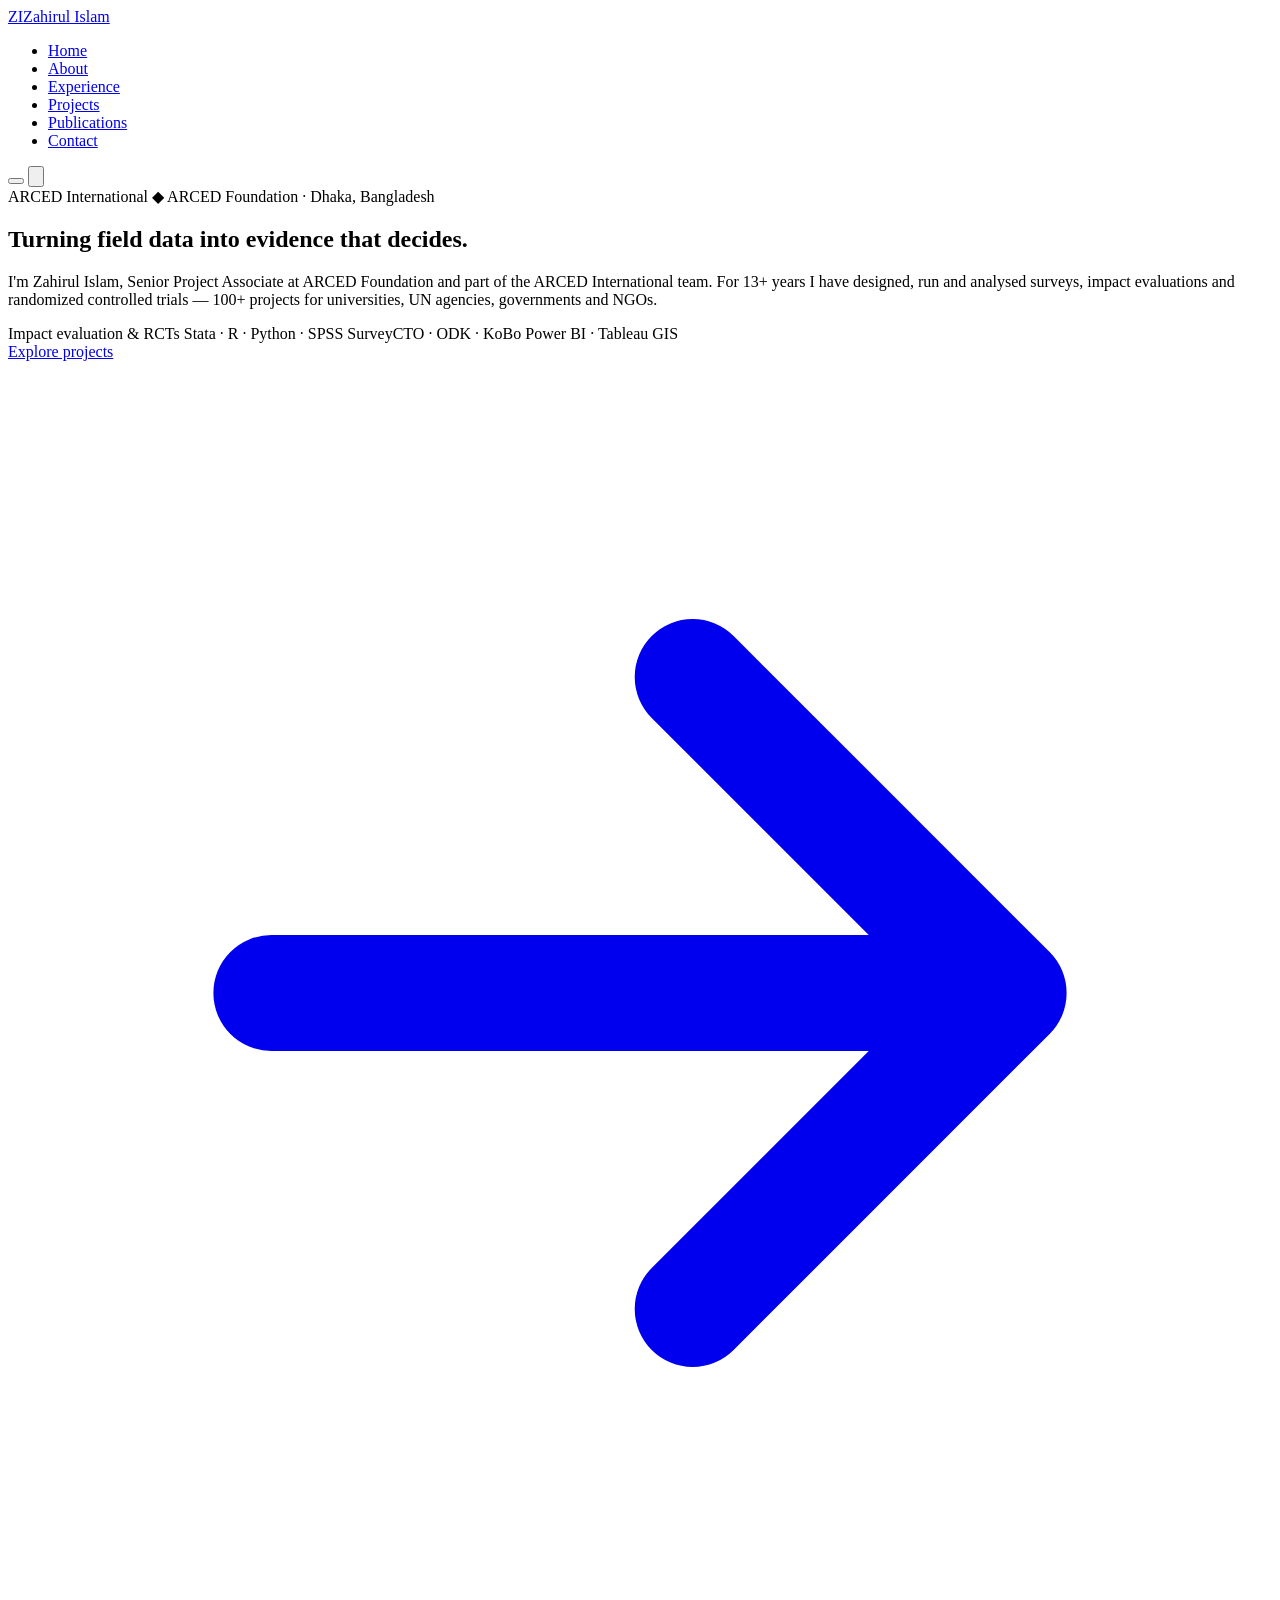
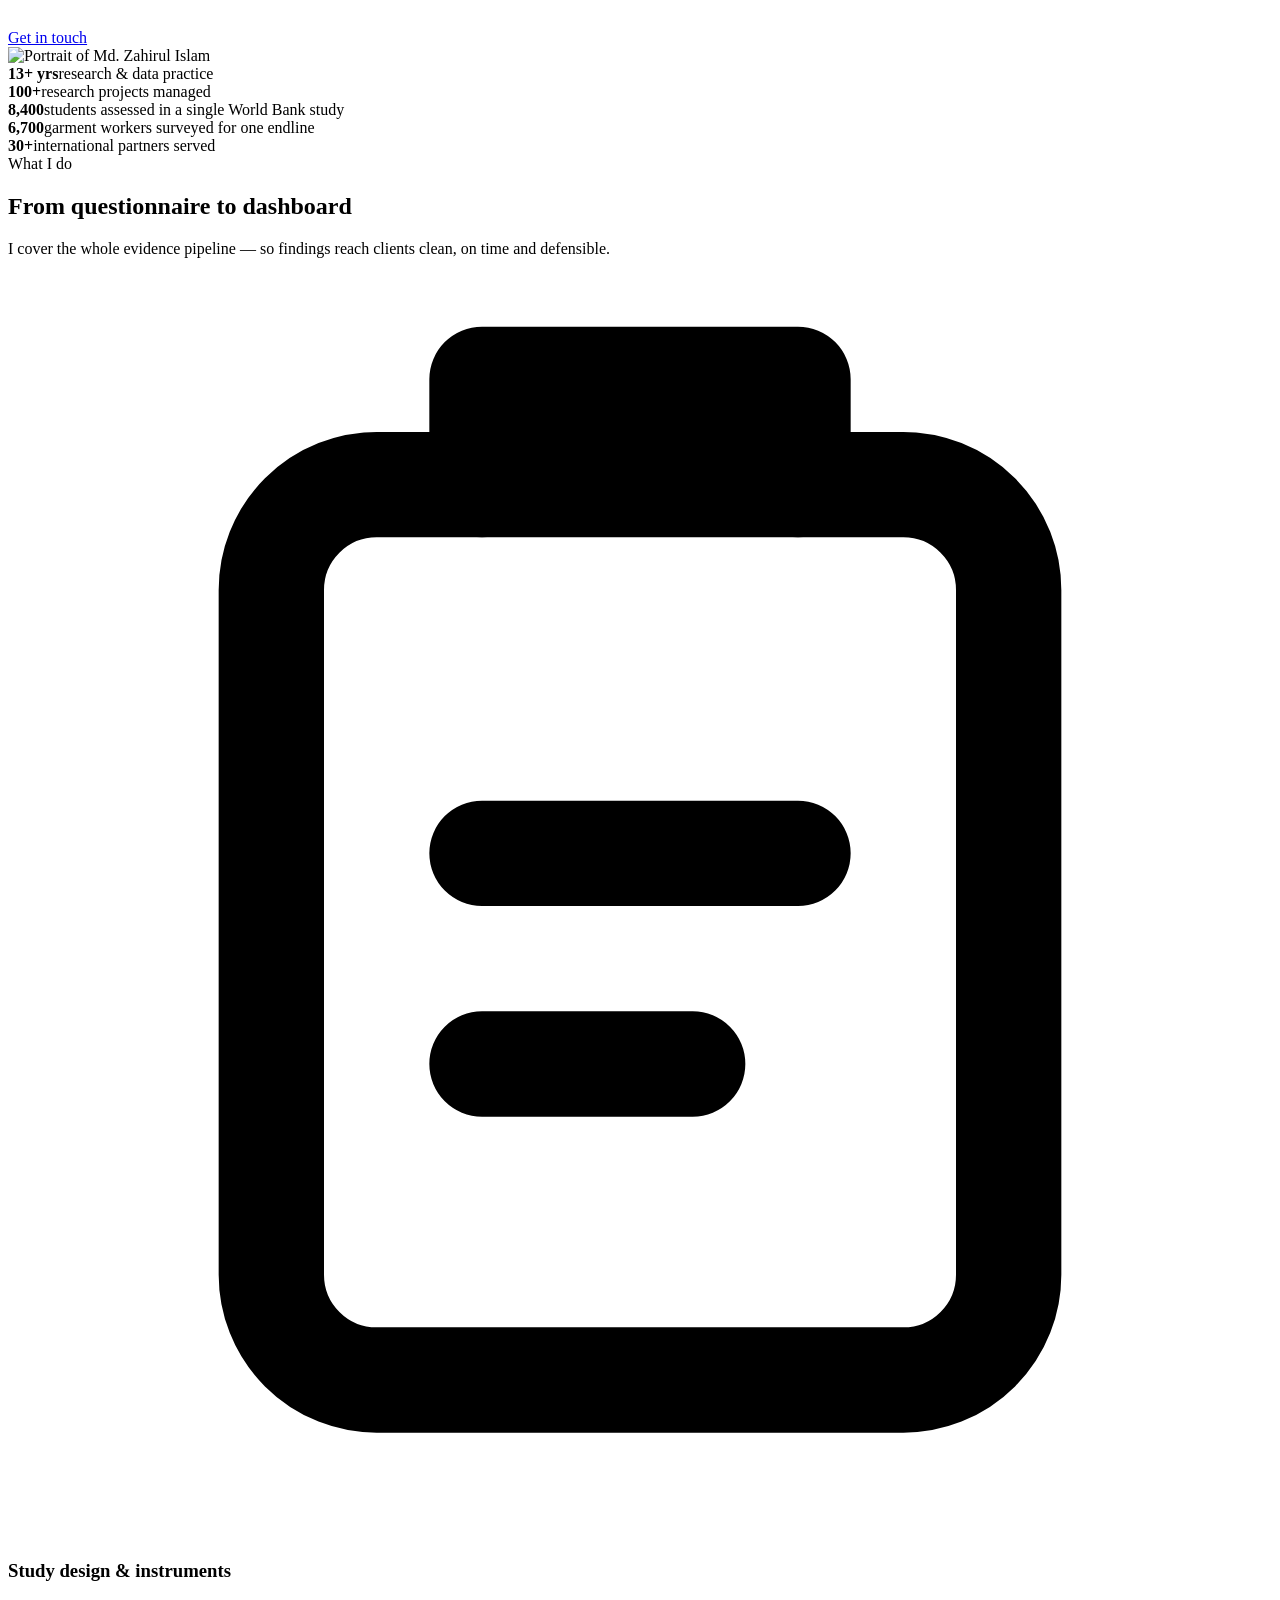
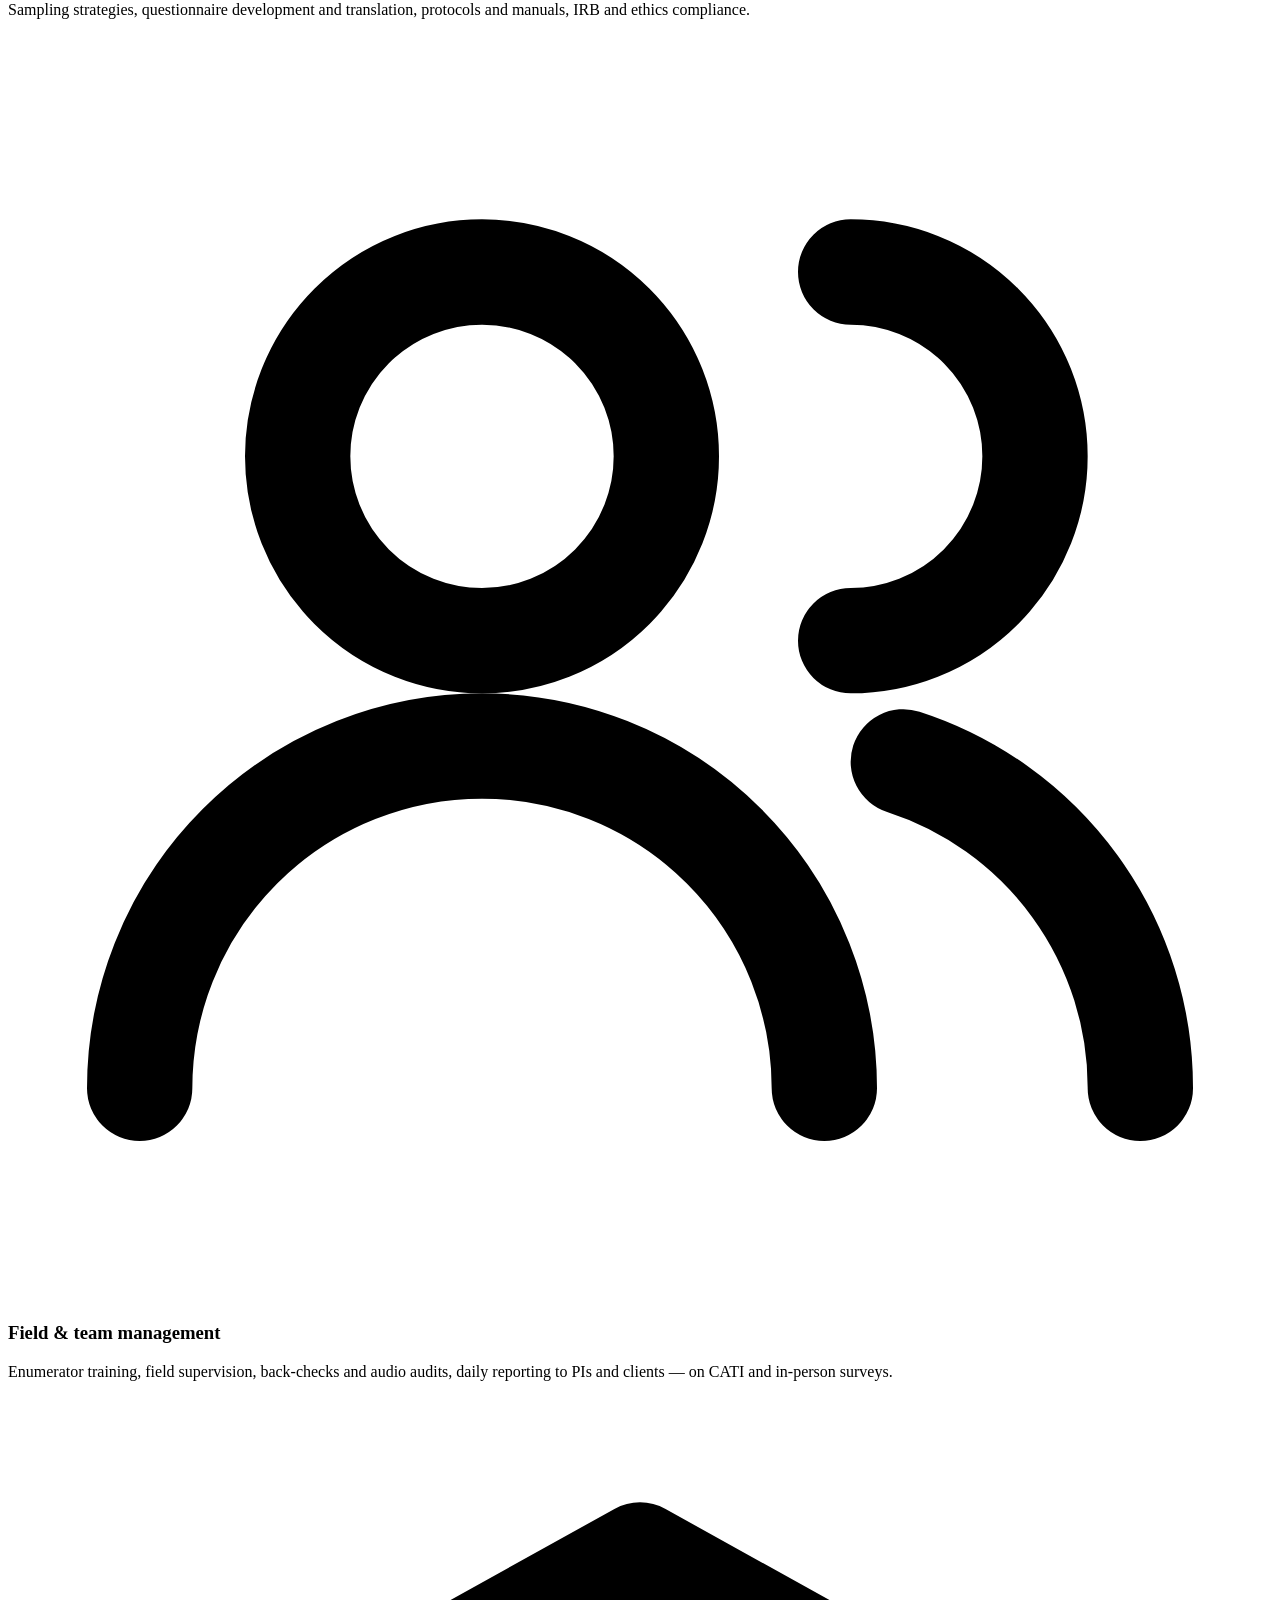
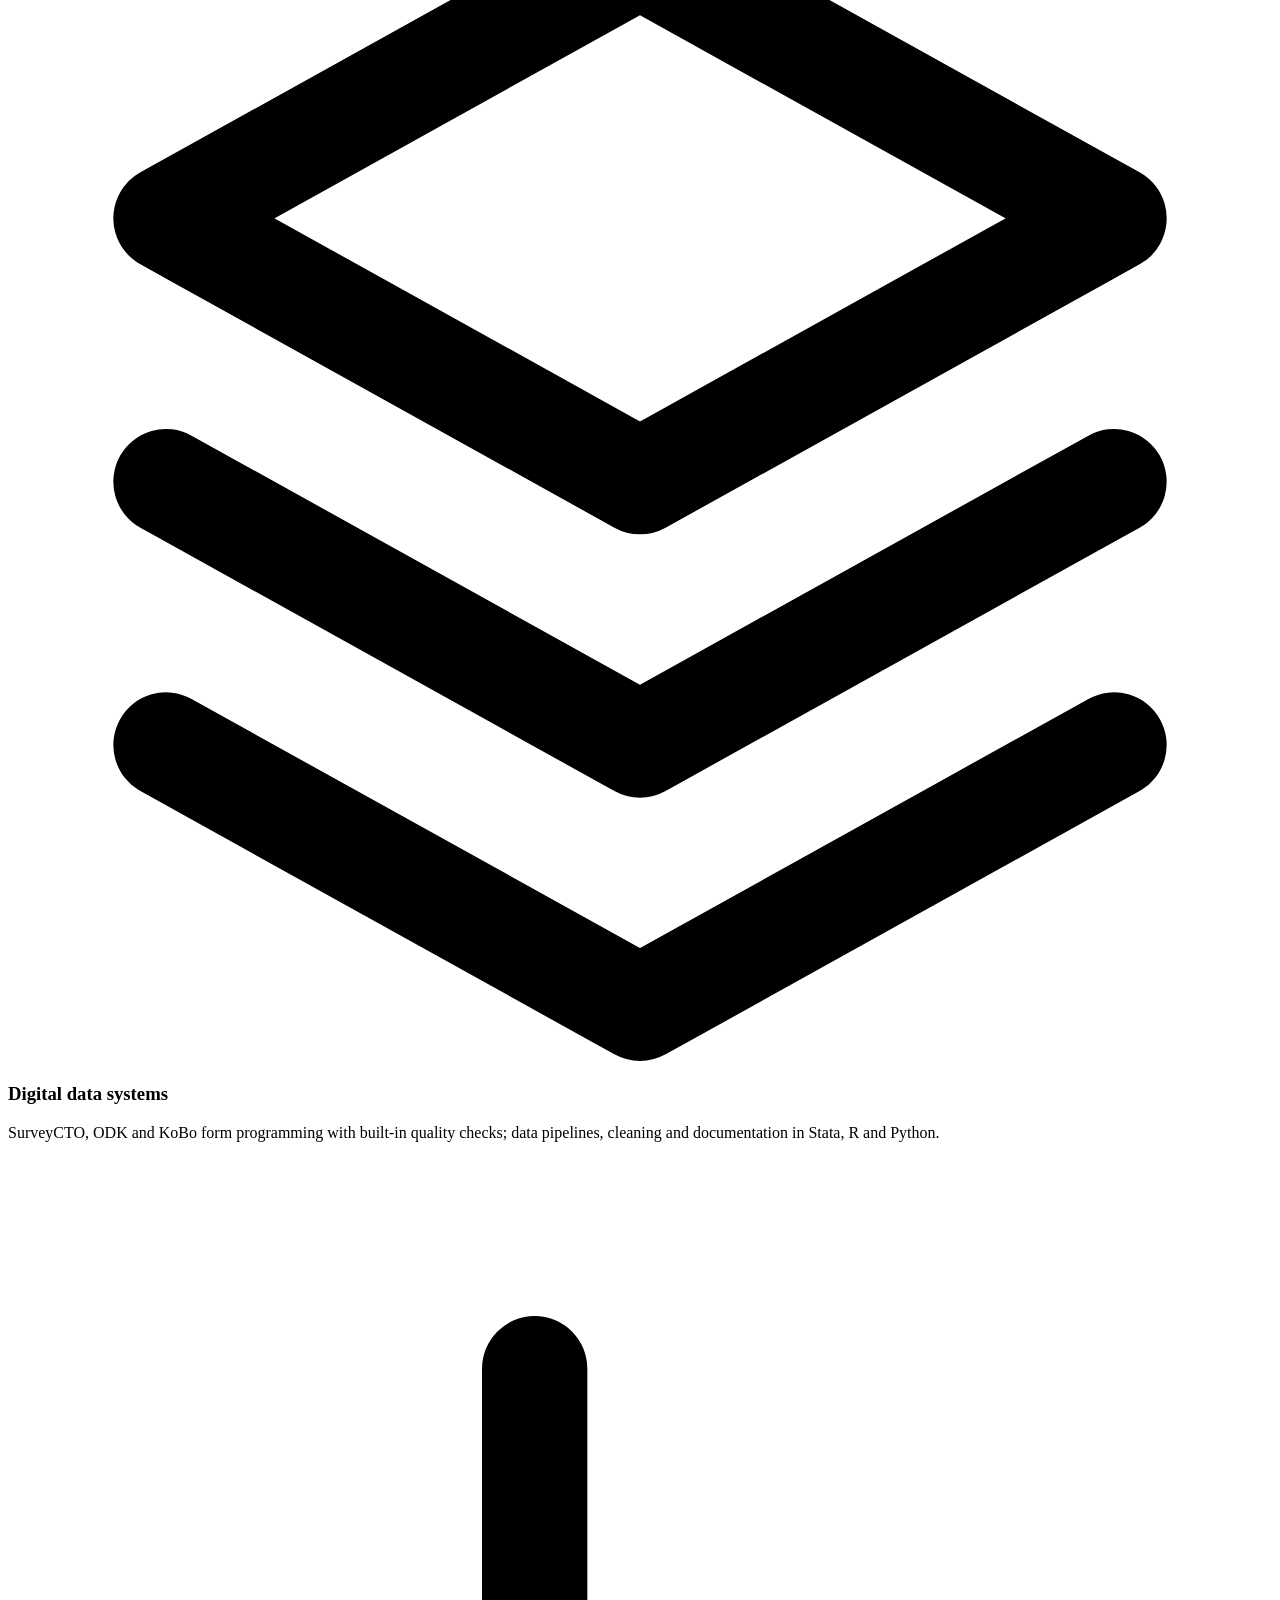
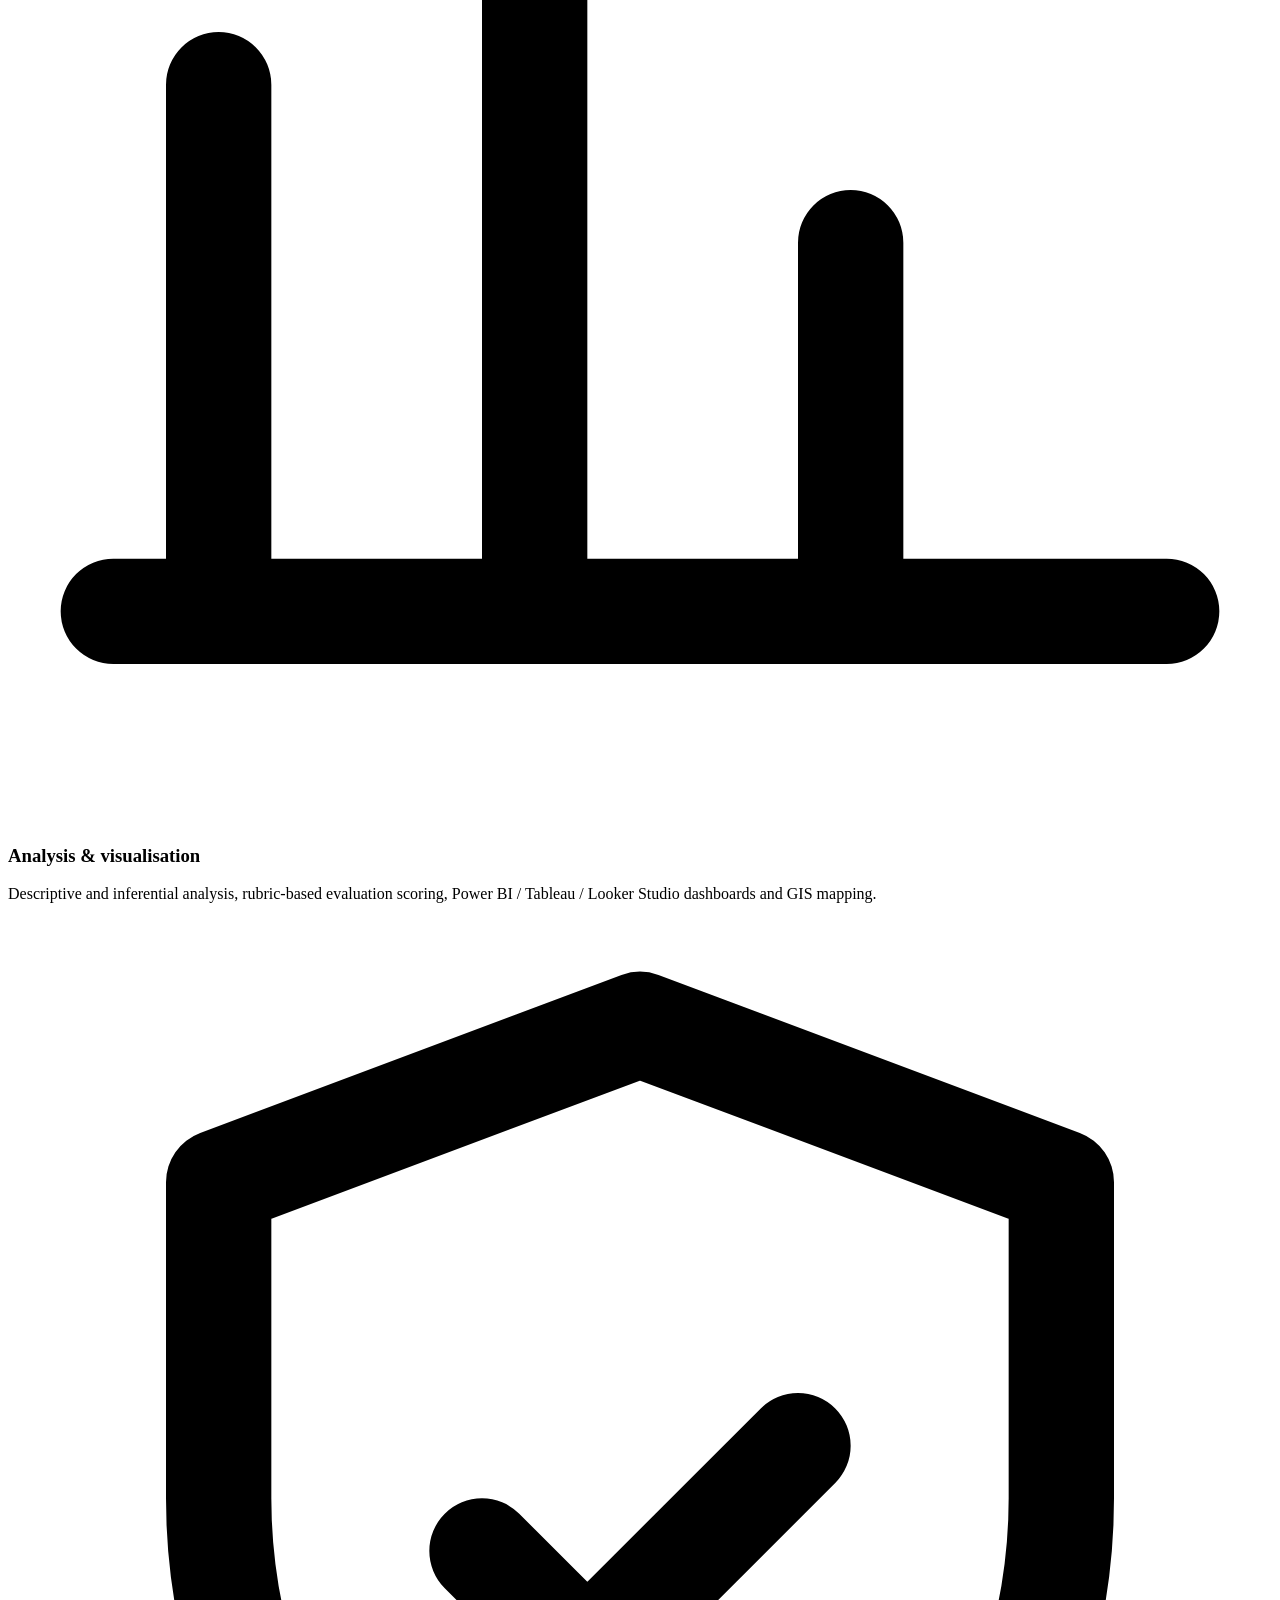
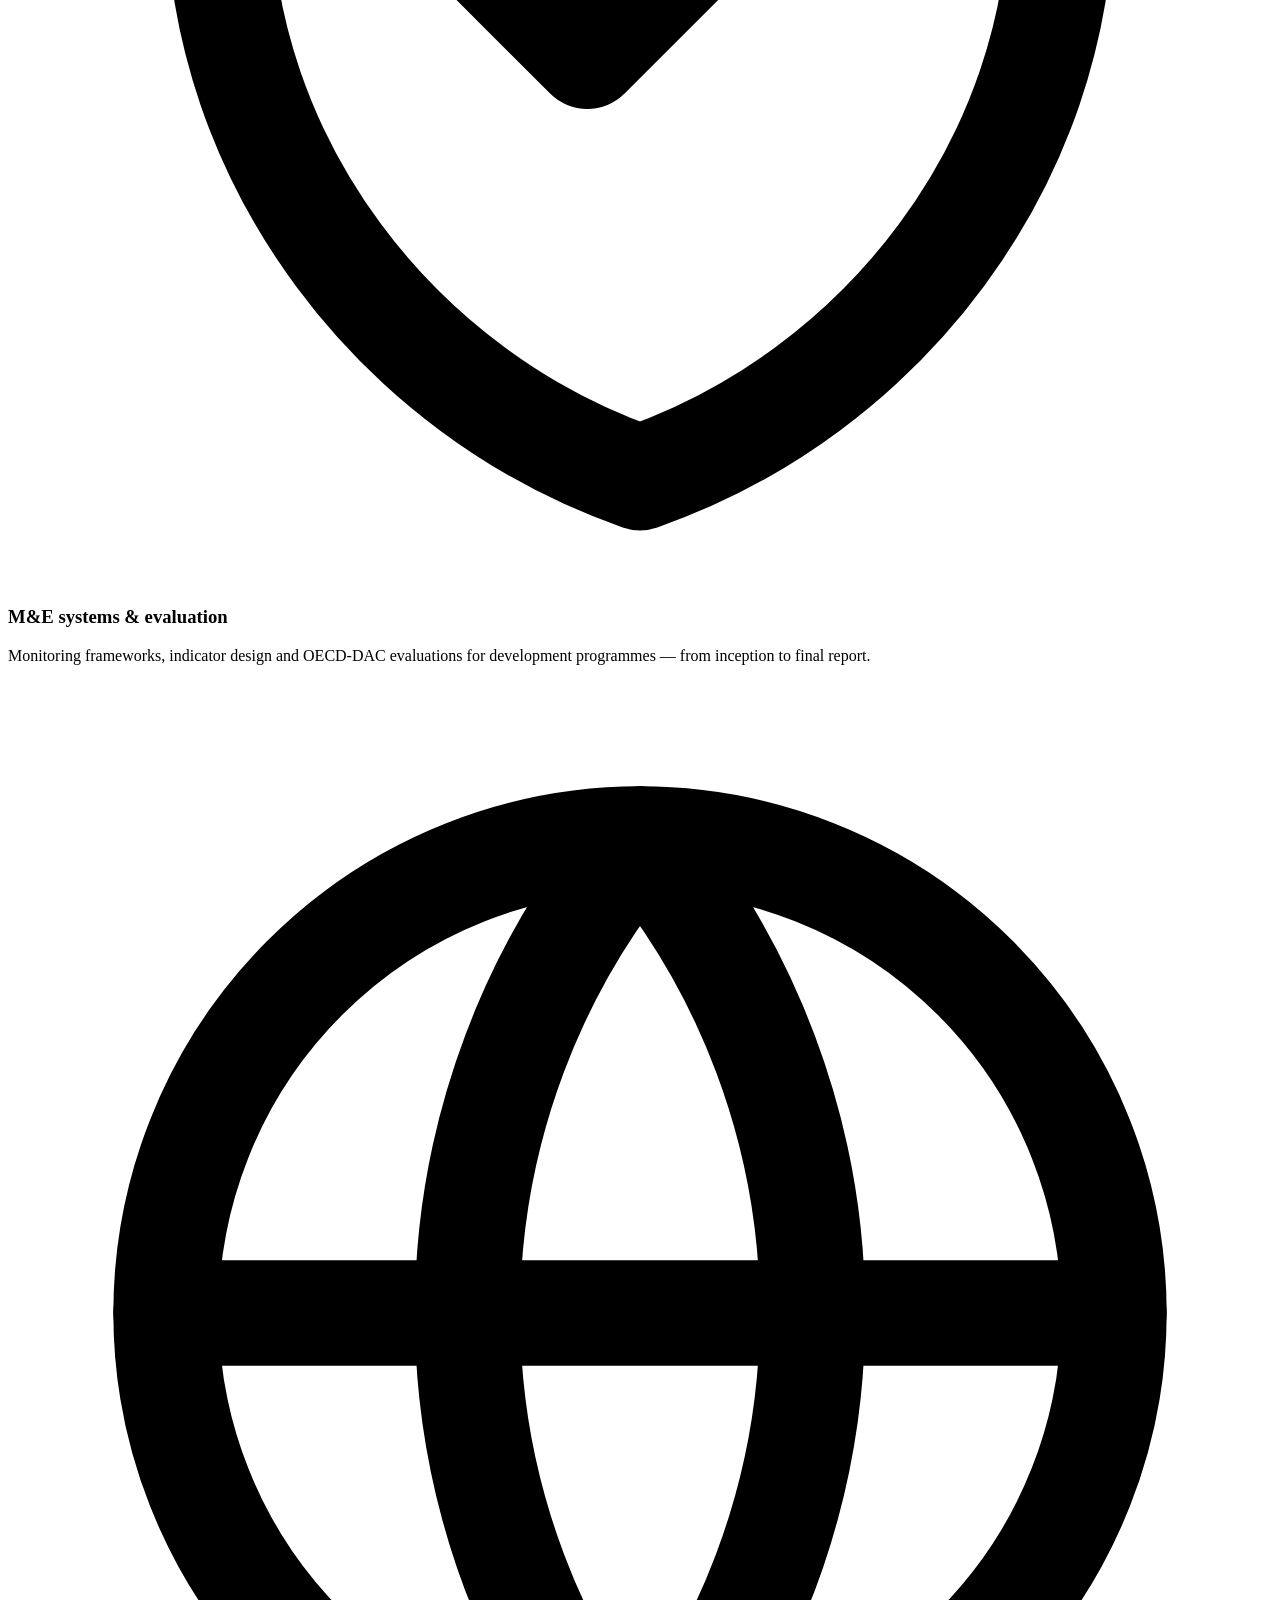
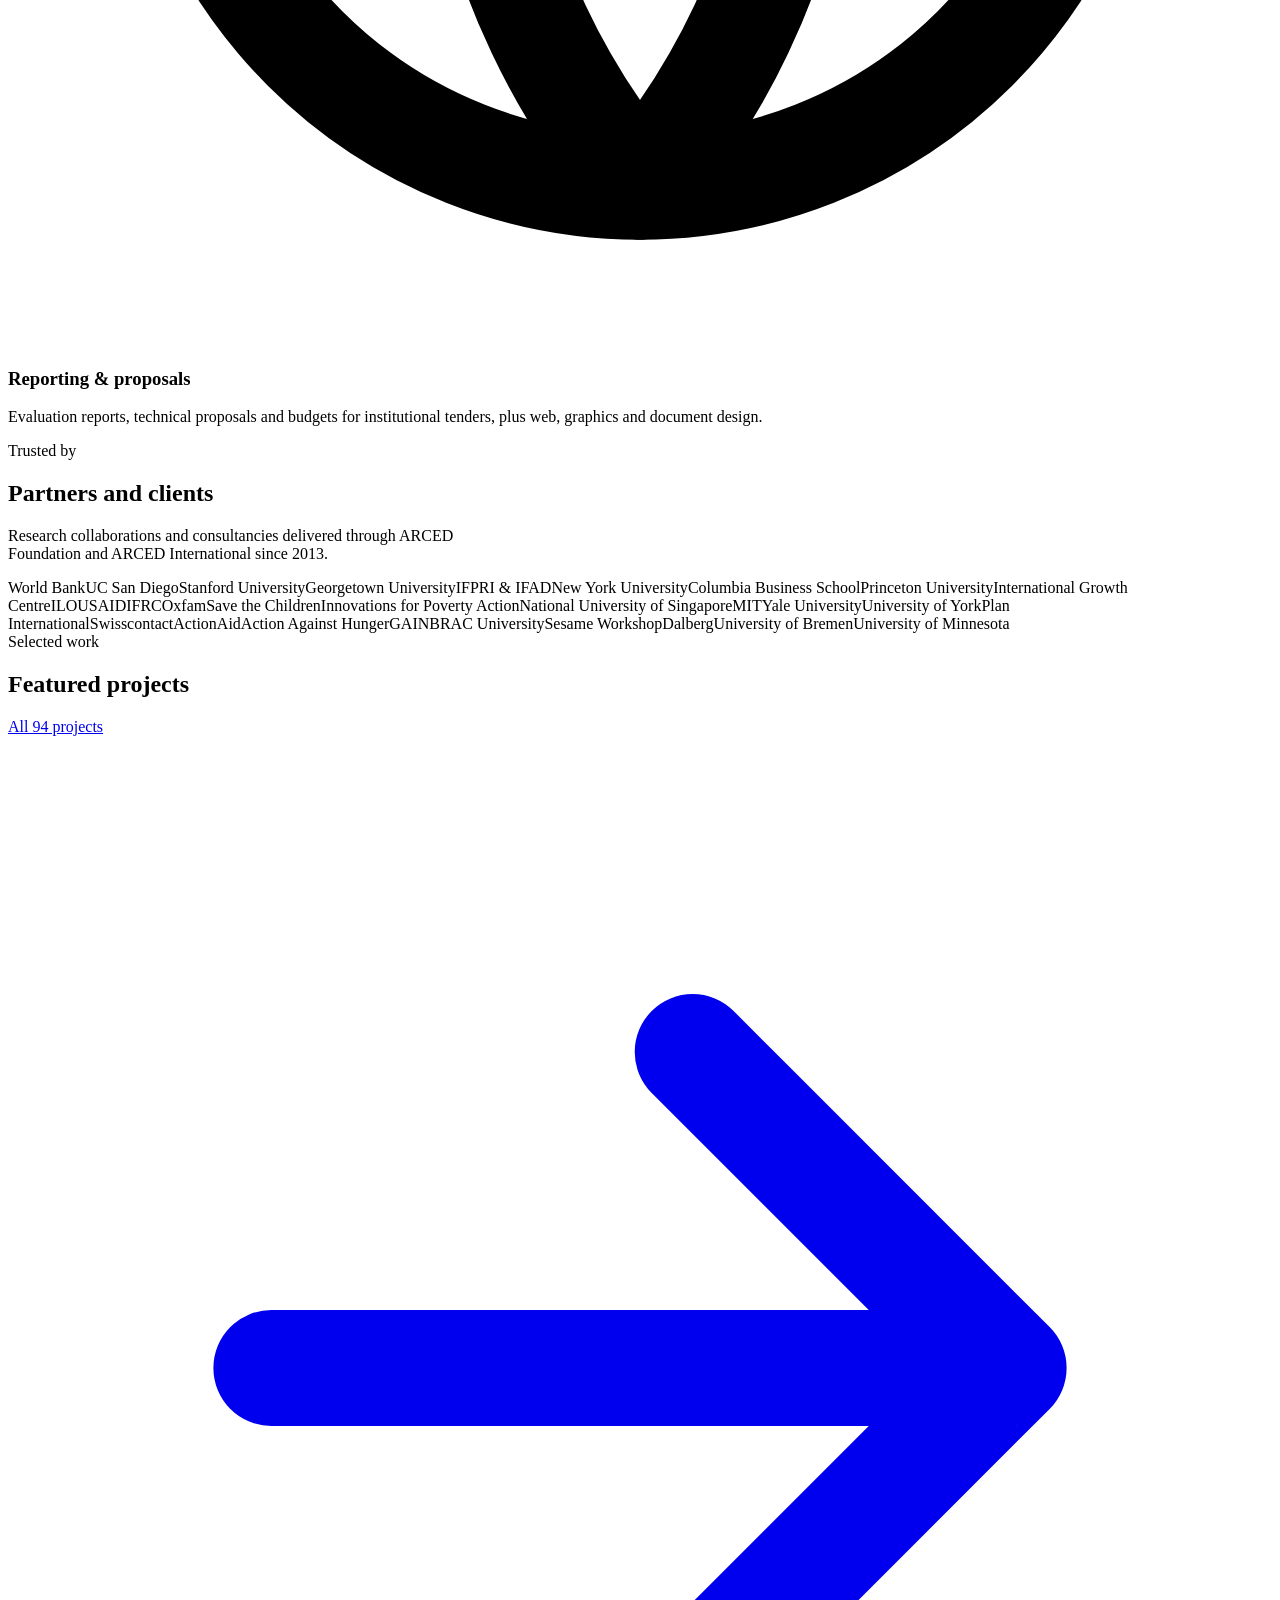
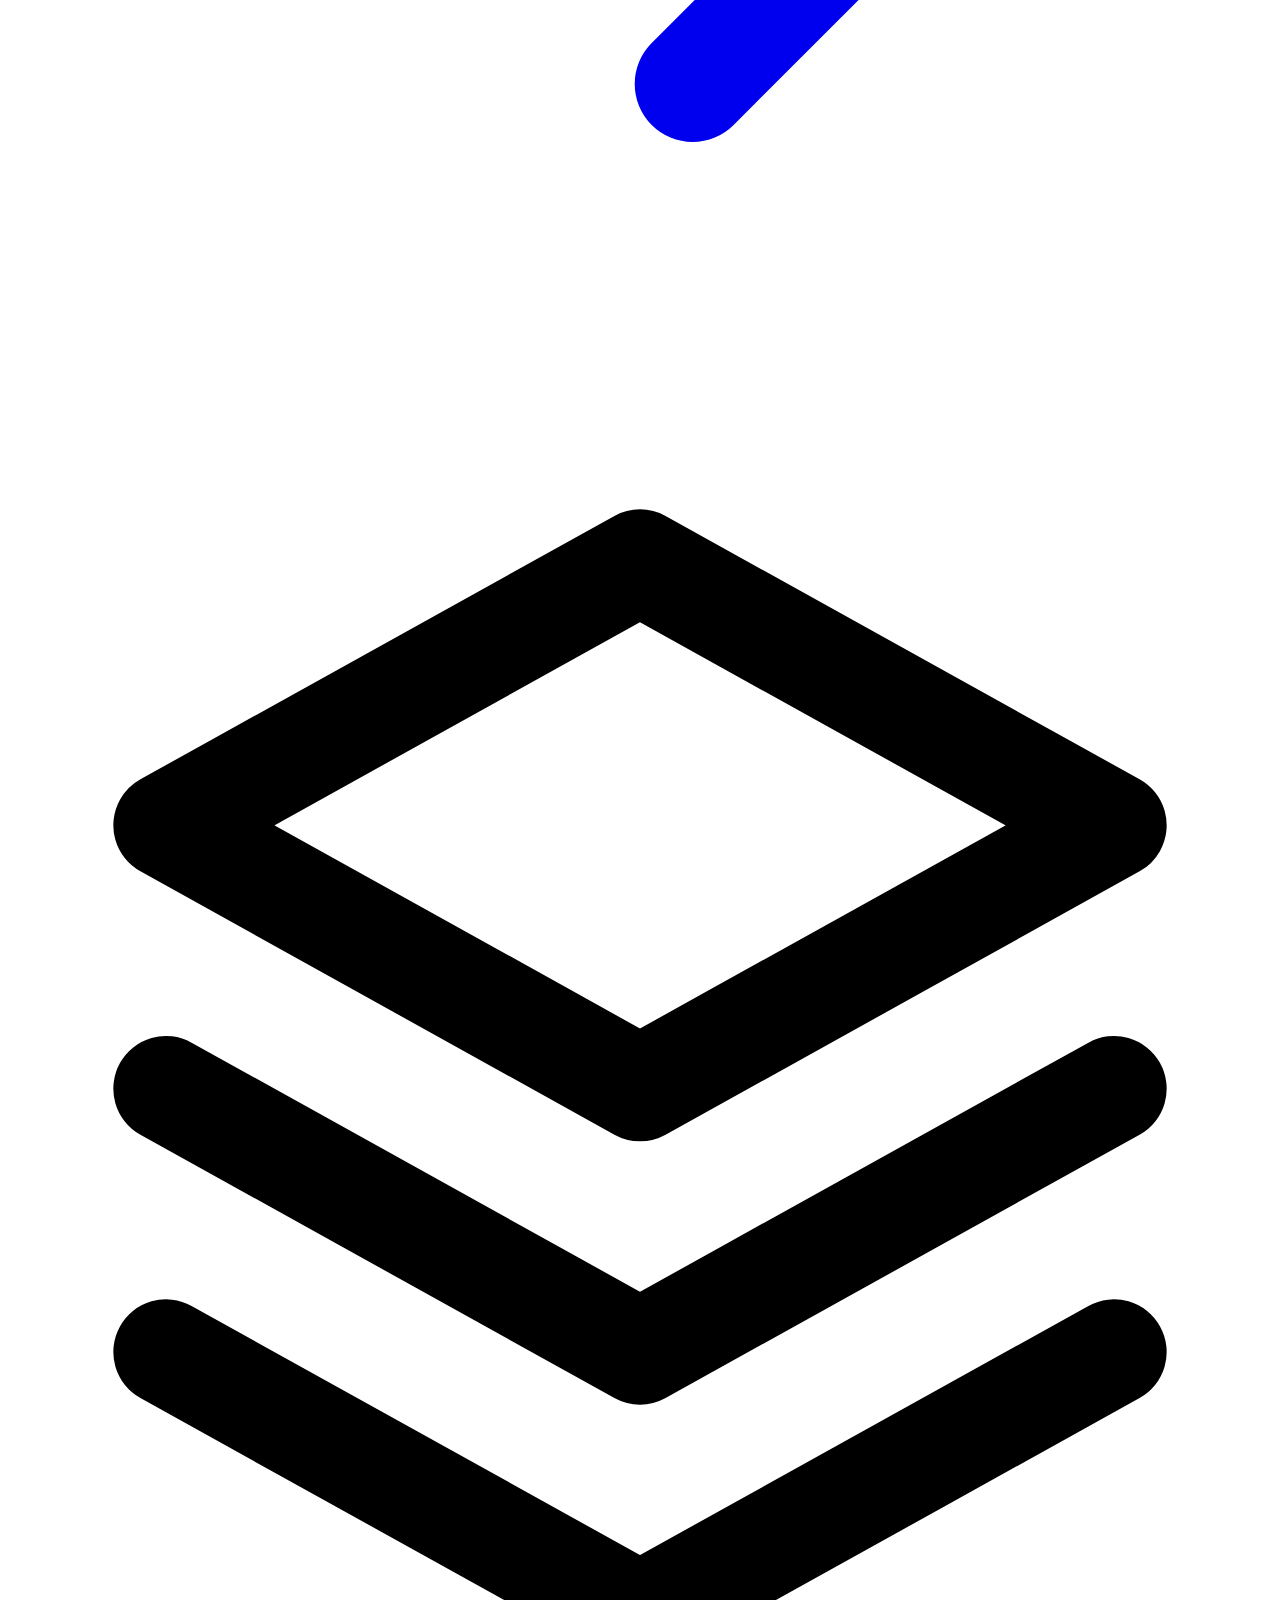
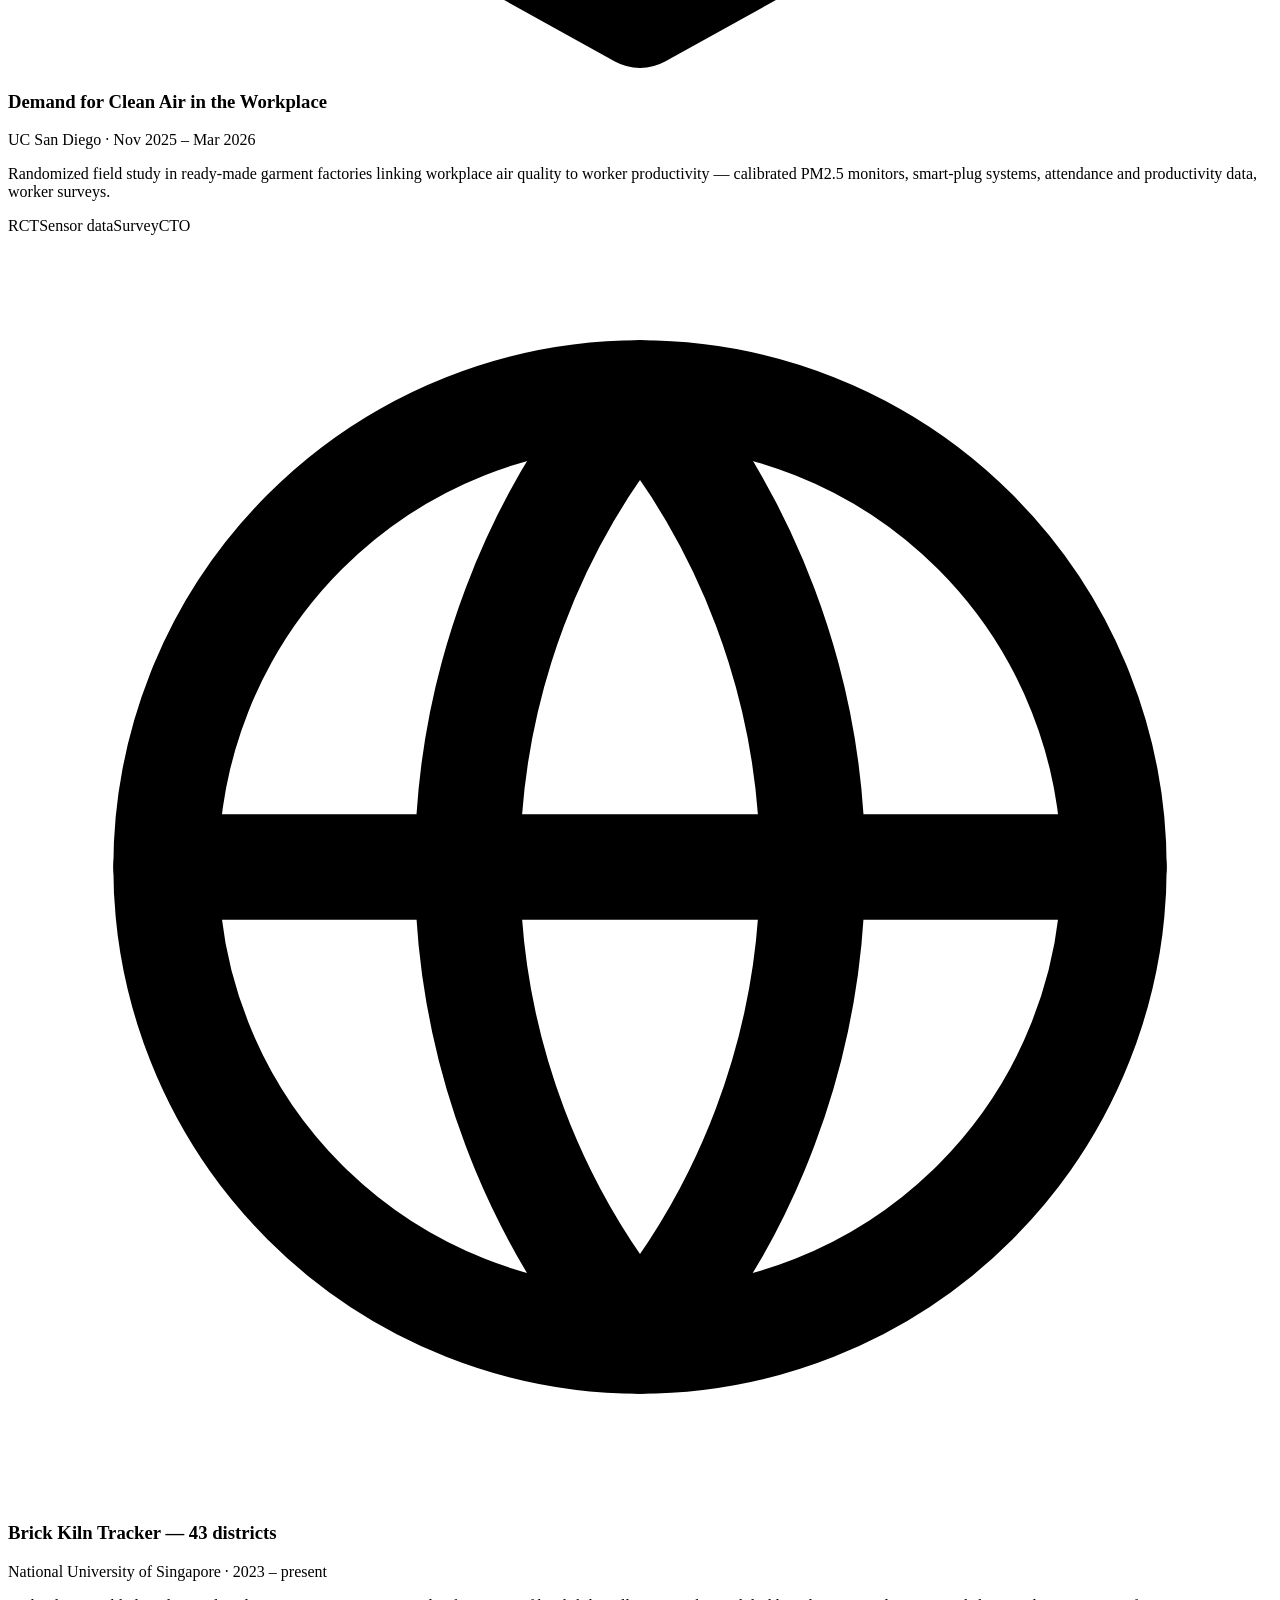
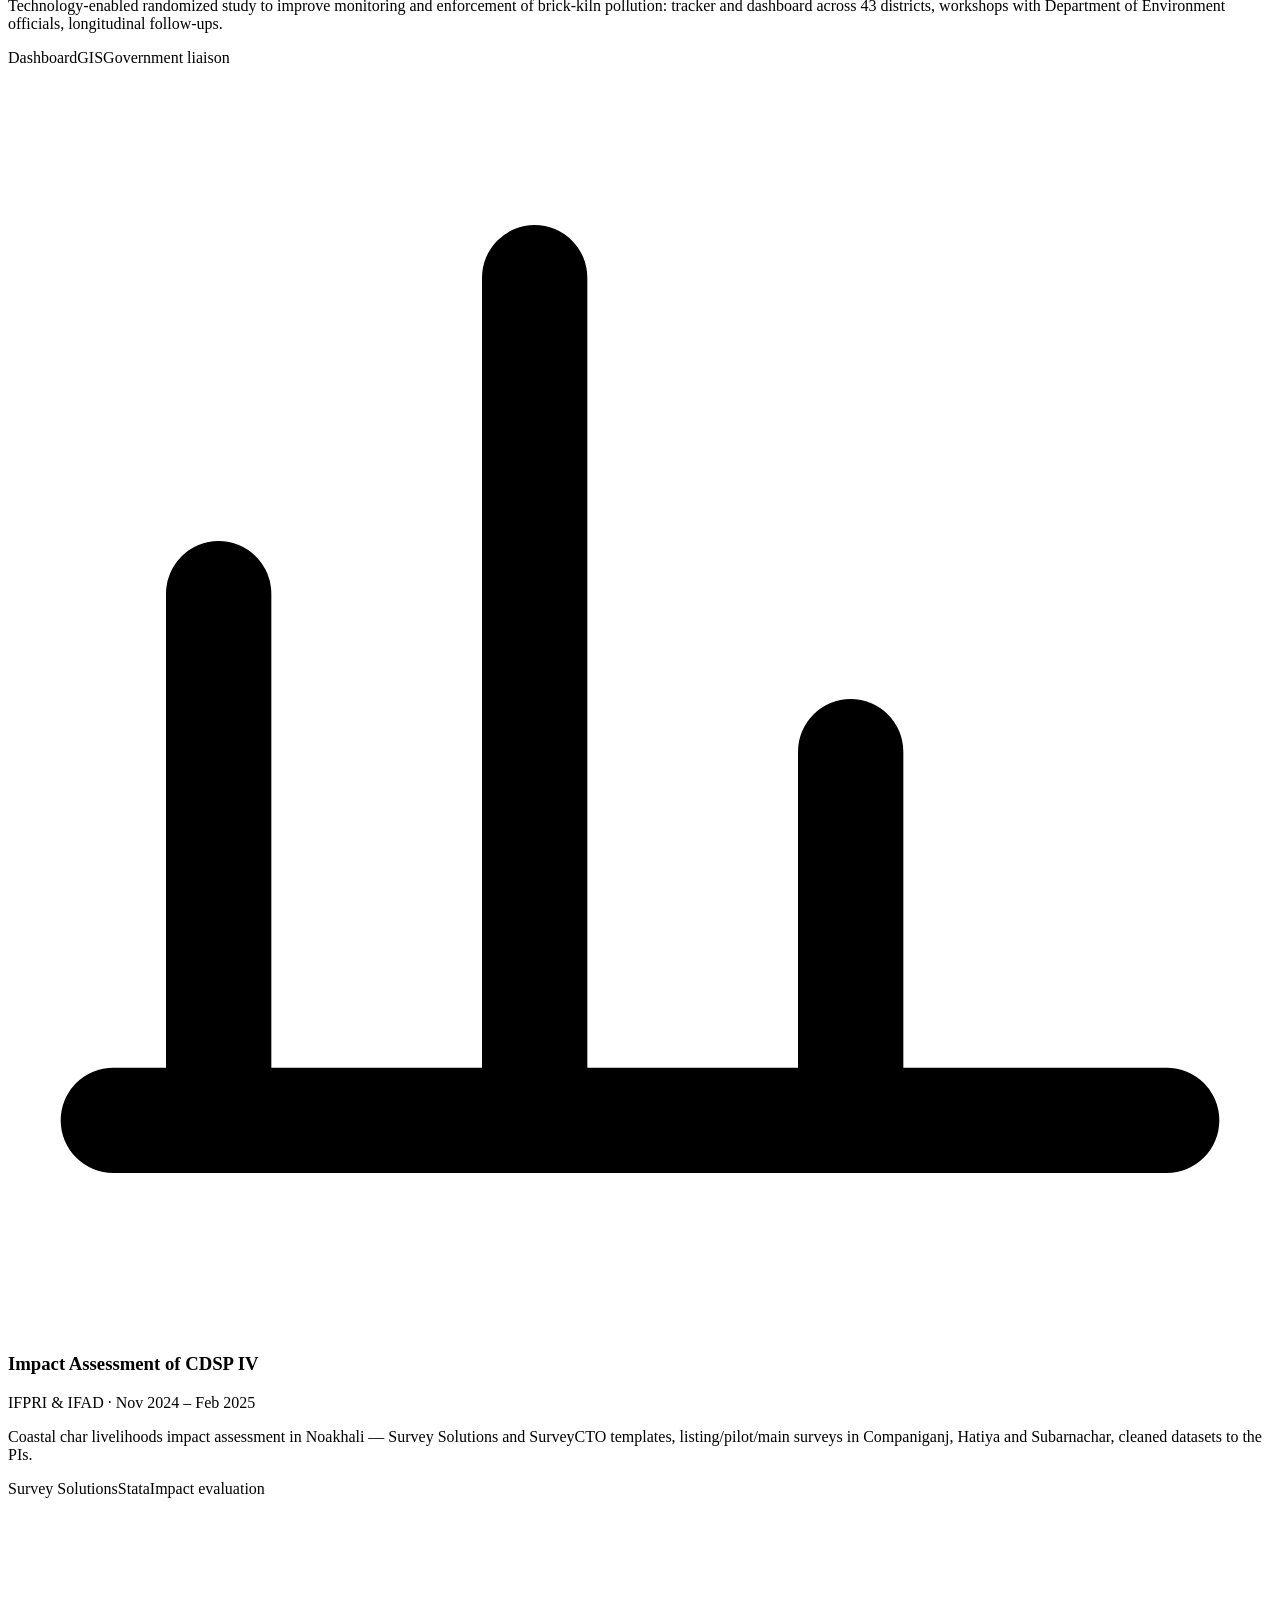
==== index.html @ adca71db "New portfolio website" ====
<!doctype html>
<html lang="en">
<head>
<meta charset="utf-8">
<meta name="viewport" content="width=device-width, initial-scale=1">
<title>Zahirul Islam — Data Analyst &amp; Research Specialist, Dhaka</title>
<meta name="description" content="Official portfolio of Md. Zahirul Islam — Senior Project Associate at ARCED Foundation. 12+ years of survey research, impact evaluation and data analysis across 100+ projects in Bangladesh.">
<meta name="author" content="Md. Zahirul Islam">
<link rel="canonical" href="https://iamzahirul.github.io/">
<meta property="og:type" content="website">
<meta property="og:title" content="Zahirul Islam — Data Analyst &amp; Research Specialist, Dhaka">
<meta property="og:description" content="Official portfolio of Md. Zahirul Islam — Senior Project Associate at ARCED Foundation. 12+ years of survey research, impact evaluation and data analysis across 100+ projects in Bangladesh.">
<meta property="og:url" content="https://iamzahirul.github.io/">
<meta property="og:image" content="https://iamzahirul.github.io/assets/img/zahirul-square.jpg">
<meta name="twitter:card" content="summary">
<meta name="twitter:site" content="@raselnet97">
<meta name="theme-color" content="#0f2a44">
<link rel="icon" type="image/png" sizes="64x64" href="assets/img/icon-64.png">
<link rel="apple-touch-icon" href="assets/img/icon-180.png">
<link rel="preconnect" href="https://fonts.googleapis.com">
<link rel="preconnect" href="https://fonts.gstatic.com" crossorigin>
<link href="https://fonts.googleapis.com/css2?family=Fraunces:ital,wght@0,500;0,600;1,500&family=Inter:wght@400;500;600&display=swap" rel="stylesheet">
<link rel="stylesheet" href="assets/css/style.css">
<script>try{var t=localStorage.getItem('theme');if(t==='light'||t==='dark')document.documentElement.setAttribute('data-theme',t);}catch(e){}</script>
</head>
<body>
<header class="site-header">
  <nav class="wrap nav" aria-label="Main">
    <a class="brand" href="index.html"><span class="brand-mark">ZI</span><span>Zahirul Islam</span></a>
    <ul class="nav-links" id="navLinks">
      <li><a href="index.html">Home</a></li><li><a href="about.html">About</a></li><li><a href="experience.html">Experience</a></li><li><a href="projects.html">Projects</a></li><li><a href="publications.html">Publications</a></li><li><a href="contact.html">Contact</a></li>
    </ul>
    <div class="nav-actions">
      <button class="icon-btn" id="themeToggle" type="button" aria-label="Toggle colour theme"></button>
      <button class="icon-btn menu-btn" id="menuBtn" type="button" aria-label="Open menu" aria-expanded="false" aria-controls="navLinks"><svg viewBox="0 0 24 24" fill="none" stroke="currentColor" stroke-width="2" stroke-linecap="round"><path d="M4 7h16M4 12h16M4 17h16"/></svg></button>
    </div>
  </nav>
</header>
<main id="main">

<section class="hero">
  <div class="wrap hero-grid">
    <div>
      <span class="eyebrow">ARCED International ◆ ARCED Foundation · Dhaka, Bangladesh</span>
      <h1>Turning field data into <span class="accent">evidence that decides.</span></h1>
      <p class="lede">I'm Zahirul Islam, Senior Project Associate at ARCED Foundation and part of the ARCED International team. For 13+ years I have designed, run and analysed surveys, impact evaluations and randomized controlled trials — 100+ projects for universities, UN agencies, governments and NGOs.</p>
      <div class="hero-tags">
        <span class="chip accent">Impact evaluation &amp; RCTs</span>
        <span class="chip">Stata · R · Python · SPSS</span>
        <span class="chip">SurveyCTO · ODK · KoBo</span>
        <span class="chip">Power BI · Tableau</span>
        <span class="chip">GIS</span>
      </div>
      <div class="hero-actions">
        <a class="btn btn-primary" href="projects.html">Explore projects <svg viewBox="0 0 24 24" fill="none" stroke="currentColor" stroke-width="2.2" stroke-linecap="round" stroke-linejoin="round"><path d="M5 12h14M13 6l6 6-6 6"/></svg></a>
        <a class="btn btn-ghost" href="contact.html">Get in touch</a>
      </div>
    </div>
    <div class="portrait reveal">
      <img src="assets/img/zahirul.jpg" alt="Portrait of Md. Zahirul Islam" width="900" height="1200" fetchpriority="high">
      <div class="portrait-badge"><strong>13+ yrs</strong>research &amp; data practice</div>
    </div>
  </div>
</section>

<section class="section tight">
  <div class="wrap stats reveal">
    <div class="stat"><b>100+</b><span>research projects managed</span></div>
    <div class="stat"><b>8,400</b><span>students assessed in a single World Bank study</span></div>
    <div class="stat"><b>6,700</b><span>garment workers surveyed for one endline</span></div>
    <div class="stat"><b>30+</b><span>international partners served</span></div>
  </div>
</section>

<section class="section">
  <div class="wrap">
    <div class="section-head">
      <div><span class="eyebrow">What I do</span><h2>From questionnaire to dashboard</h2></div>
      <p>I cover the whole evidence pipeline — so findings reach clients clean, on time and defensible.</p>
    </div>
    <div class="grid grid-3">
      <article class="card reveal"><div class="card-icon"><svg viewBox="0 0 24 24" fill="none" stroke="currentColor" stroke-width="2" stroke-linecap="round" stroke-linejoin="round"><rect x="5" y="4" width="14" height="17" rx="2"/><path d="M9 4V2h6v2M9 11h6M9 15h4"/></svg></div><h3>Study design &amp; instruments</h3><p>Sampling strategies, questionnaire development and translation, protocols and manuals, IRB and ethics compliance.</p></article>
      <article class="card reveal"><div class="card-icon"><svg viewBox="0 0 24 24" fill="none" stroke="currentColor" stroke-width="2" stroke-linecap="round" stroke-linejoin="round"><circle cx="9" cy="8" r="3.5"/><path d="M2.5 20a6.5 6.5 0 0 1 13 0M16 4.5a3.5 3.5 0 0 1 0 7M21.5 20a6.5 6.5 0 0 0-4.5-6.2"/></svg></div><h3>Field &amp; team management</h3><p>Enumerator training, field supervision, back-checks and audio audits, daily reporting to PIs and clients — on CATI and in-person surveys.</p></article>
      <article class="card reveal"><div class="card-icon"><svg viewBox="0 0 24 24" fill="none" stroke="currentColor" stroke-width="2" stroke-linecap="round" stroke-linejoin="round"><path d="m12 3 9 5-9 5-9-5 9-5z"/><path d="m3 13 9 5 9-5M3 18l9 5 9-5"/></svg></div><h3>Digital data systems</h3><p>SurveyCTO, ODK and KoBo form programming with built-in quality checks; data pipelines, cleaning and documentation in Stata, R and Python.</p></article>
      <article class="card reveal"><div class="card-icon"><svg viewBox="0 0 24 24" fill="none" stroke="currentColor" stroke-width="2" stroke-linecap="round" stroke-linejoin="round"><path d="M4 20V10M10 20V4M16 20v-7M22 20H2"/></svg></div><h3>Analysis &amp; visualisation</h3><p>Descriptive and inferential analysis, rubric-based evaluation scoring, Power BI / Tableau / Looker Studio dashboards and GIS mapping.</p></article>
      <article class="card reveal"><div class="card-icon"><svg viewBox="0 0 24 24" fill="none" stroke="currentColor" stroke-width="2" stroke-linecap="round" stroke-linejoin="round"><path d="M12 2 4 5v6c0 5 3.4 9.4 8 11 4.6-1.6 8-6 8-11V5l-8-3z"/><path d="m9 12 2 2 4-4"/></svg></div><h3>M&amp;E systems &amp; evaluation</h3><p>Monitoring frameworks, indicator design and OECD-DAC evaluations for development programmes — from inception to final report.</p></article>
      <article class="card reveal"><div class="card-icon"><svg viewBox="0 0 24 24" fill="none" stroke="currentColor" stroke-width="2" stroke-linecap="round" stroke-linejoin="round"><circle cx="12" cy="12" r="9"/><path d="M3 12h18M12 3a14 14 0 0 1 0 18M12 3a14 14 0 0 0 0 18"/></svg></div><h3>Reporting &amp; proposals</h3><p>Evaluation reports, technical proposals and budgets for institutional tenders, plus web, graphics and document design.</p></article>
    </div>
  </div>
</section>

<section class="section band">
  <div class="wrap">
    <span class="eyebrow">Trusted by</span>
    <h2>Partners and clients</h2>
    <p class="muted" style="max-width:60ch">Research collaborations and consultancies delivered through ARCED Foundation and ARCED International since 2013.</p>
    <div class="logo-wall"><span>World Bank</span><span>UC San Diego</span><span>Stanford University</span><span>Georgetown University</span><span>IFPRI &amp; IFAD</span><span>New York University</span><span>Columbia Business School</span><span>Princeton University</span><span>International Growth Centre</span><span>ILO</span><span>USAID</span><span>IFRC</span><span>Oxfam</span><span>Save the Children</span><span>Innovations for Poverty Action</span><span>National University of Singapore</span><span>MIT</span><span>Yale University</span><span>University of York</span><span>Plan International</span><span>Swisscontact</span><span>ActionAid</span><span>Action Against Hunger</span><span>GAIN</span><span>BRAC University</span><span>Sesame Workshop</span><span>Dalberg</span><span>University of Bremen</span><span>University of Minnesota</span></div>
  </div>
</section>

<section class="section">
  <div class="wrap">
    <div class="section-head">
      <div><span class="eyebrow">Selected work</span><h2>Featured projects</h2></div>
      <a class="btn btn-ghost" href="projects.html">All 94 projects <svg viewBox="0 0 24 24" fill="none" stroke="currentColor" stroke-width="2.2" stroke-linecap="round" stroke-linejoin="round"><path d="M5 12h14M13 6l6 6-6 6"/></svg></a>
    </div>
    <div class="grid grid-3"><article class="card feature reveal">
  <div class="card-icon"><svg viewBox="0 0 24 24" fill="none" stroke="currentColor" stroke-width="2" stroke-linecap="round" stroke-linejoin="round"><path d="m12 3 9 5-9 5-9-5 9-5z"/><path d="m3 13 9 5 9-5M3 18l9 5 9-5"/></svg></div>
  <h3>Demand for Clean Air in the Workplace</h3>
  <div class="meta"><span>UC San Diego · Nov 2025 – Mar 2026</span></div>
  <p>Randomized field study in ready-made garment factories linking workplace air quality to worker productivity — calibrated PM2.5 monitors, smart-plug systems, attendance and productivity data, worker surveys.</p>
  <div class="foot"><span class="chip">RCT</span><span class="chip">Sensor data</span><span class="chip">SurveyCTO</span></div>
</article>
<article class="card feature reveal">
  <div class="card-icon"><svg viewBox="0 0 24 24" fill="none" stroke="currentColor" stroke-width="2" stroke-linecap="round" stroke-linejoin="round"><circle cx="12" cy="12" r="9"/><path d="M3 12h18M12 3a14 14 0 0 1 0 18M12 3a14 14 0 0 0 0 18"/></svg></div>
  <h3>Brick Kiln Tracker — 43 districts</h3>
  <div class="meta"><span>National University of Singapore · 2023 – present</span></div>
  <p>Technology-enabled randomized study to improve monitoring and enforcement of brick-kiln pollution: tracker and dashboard across 43 districts, workshops with Department of Environment officials, longitudinal follow-ups.</p>
  <div class="foot"><span class="chip">Dashboard</span><span class="chip">GIS</span><span class="chip">Government liaison</span></div>
</article>
<article class="card feature reveal">
  <div class="card-icon"><svg viewBox="0 0 24 24" fill="none" stroke="currentColor" stroke-width="2" stroke-linecap="round" stroke-linejoin="round"><path d="M4 20V10M10 20V4M16 20v-7M22 20H2"/></svg></div>
  <h3>Impact Assessment of CDSP IV</h3>
  <div class="meta"><span>IFPRI &amp; IFAD · Nov 2024 – Feb 2025</span></div>
  <p>Coastal char livelihoods impact assessment in Noakhali — Survey Solutions and SurveyCTO templates, listing/pilot/main surveys in Companiganj, Hatiya and Subarnachar, cleaned datasets to the PIs.</p>
  <div class="foot"><span class="chip">Survey Solutions</span><span class="chip">Stata</span><span class="chip">Impact evaluation</span></div>
</article>
<article class="card feature reveal">
  <div class="card-icon"><svg viewBox="0 0 24 24" fill="none" stroke="currentColor" stroke-width="2" stroke-linecap="round" stroke-linejoin="round"><circle cx="9" cy="8" r="3.5"/><path d="M2.5 20a6.5 6.5 0 0 1 13 0M16 4.5a3.5 3.5 0 0 1 0 7M21.5 20a6.5 6.5 0 0 0-4.5-6.2"/></svg></div>
  <h3>Skill for Growth — Human Capital &amp; Labor-Market Frictions</h3>
  <div class="meta"><span>University of Minnesota · Apr 2024 – Feb 2025</span></div>
  <p>Large-scale study of manufacturing firms, managers and employees in Dhaka, Gazipur and Narayanganj: questionnaire development and testing, enumerator training, daily high-frequency checks.</p>
  <div class="foot"><span class="chip">Firm survey</span><span class="chip">HFCs</span><span class="chip">Training</span></div>
</article>
<article class="card feature reveal">
  <div class="card-icon"><svg viewBox="0 0 24 24" fill="none" stroke="currentColor" stroke-width="2" stroke-linecap="round" stroke-linejoin="round"><rect x="5" y="4" width="14" height="17" rx="2"/><path d="M9 4V2h6v2M9 11h6M9 15h4"/></svg></div>
  <h3>EZ-Bike Battery Market — Audit &amp; Exit Surveys</h3>
  <div class="meta"><span>Stanford, Georgetown, ADB &amp; PEDL · 2024 – 2025</span></div>
  <p>Mixed-methods audit study of dealer price, information and reputation trade-offs in the electric three-wheeler battery market, with an incentivized consumer-preference survey.</p>
  <div class="foot"><span class="chip">Audit study</span><span class="chip">Circular economy</span><span class="chip">SPSS</span></div>
</article>
<article class="card feature reveal">
  <div class="card-icon"><svg viewBox="0 0 24 24" fill="none" stroke="currentColor" stroke-width="2" stroke-linecap="round" stroke-linejoin="round"><path d="M12 2 4 5v6c0 5 3.4 9.4 8 11 4.6-1.6 8-6 8-11V5l-8-3z"/><path d="m9 12 2 2 4-4"/></svg></div>
  <h3>Household Air Filter Project</h3>
  <div class="meta"><span>UC San Diego · Dec 2022 – Mar 2025</span></div>
  <p>Randomized evaluation of air purifiers on health outcomes and willingness-to-pay in Pallabi and Mirpur — 40-household pilot, 1,000-household scale-up and a 2,500-household follow-on survey.</p>
  <div class="foot"><span class="chip">RCT</span><span class="chip">Air-quality monitoring</span><span class="chip">Power BI</span></div>
</article></div>
  </div>
</section>

<section class="section tight">
  <div class="wrap grid grid-2">
    <article class="card reveal">
      <span class="eyebrow">Latest learning</span>
      <h3>Reproducible Research Fundamentals</h3>
      <p>Completed the World Bank course on reproducible research and BIGD's crash course on research communications (2025), alongside a series on data science, analytics, Power BI and machine-learning basics with Cambridge International Qualifications.</p>
      <div class="foot"><a href="about.html#training">See all training →</a></div>
    </article>
    <article class="card reveal">
      <span class="eyebrow">Writing</span>
      <h3>Publications &amp; reports</h3>
      <p>Peer-reviewed articles on economic growth in developing countries and on COVID-19 lockdowns and tobacco use; a preprint on urban mental health in Dhaka; study and evaluation reports for IFRC, USAID and others.</p>
      <div class="foot"><a href="publications.html">Browse publications →</a></div>
    </article>
  </div>
</section>

<section class="section">
  <div class="wrap center">
    <h2>Working on a survey, evaluation or data system?</h2>
    <p class="lede" style="margin-inline:auto">I'm open to research collaborations, evaluation assignments and data-management consultancies in Bangladesh and, through ARCED International, across East Africa.</p>
    <div class="hero-actions" style="justify-content:center;margin-top:20px">
      <a class="btn btn-primary" href="mailto:zahirul.islam@arced.foundation"><svg viewBox="0 0 24 24" fill="none" stroke="currentColor" stroke-width="2" stroke-linecap="round" stroke-linejoin="round"><rect x="3" y="5" width="18" height="14" rx="2"/><path d="m3 7 9 6 9-6"/></svg> Email me</a>
      <a class="btn btn-ghost" href="https://www.linkedin.com/in/zahirul-islam-dhaka/" target="_blank" rel="noopener"><svg viewBox="0 0 24 24" fill="currentColor"><path d="M20.45 20.45h-3.55v-5.57c0-1.33-.03-3.04-1.85-3.04-1.85 0-2.14 1.45-2.14 2.94v5.67H9.36V9h3.41v1.56h.05c.47-.9 1.63-1.85 3.36-1.85 3.6 0 4.27 2.37 4.27 5.45v6.29zM5.34 7.43a2.06 2.06 0 1 1 0-4.12 2.06 2.06 0 0 1 0 4.12zM7.12 20.45H3.56V9h3.56v11.45zM22.22 0H1.77C.79 0 0 .77 0 1.72v20.56C0 23.23.79 24 1.77 24h20.45c.98 0 1.78-.77 1.78-1.72V1.72C24 .77 23.2 0 22.22 0z"/></svg> LinkedIn</a>
    </div>
  </div>
</section>
</main>
<footer class="site-footer">
  <div class="wrap affil">
    <div class="affil-orgs">
      <a href="https://arced-international.com" target="_blank" rel="noopener"><strong>ARCED International</strong><span>zahirul.islam@arced-international.com</span><span>arced-international.com</span></a>
      <span class="diamond" aria-hidden="true">◆</span>
      <a href="https://arced.foundation" target="_blank" rel="noopener"><strong>ARCED Foundation</strong><span>zahirul.islam@arced.foundation</span><span>arced.foundation</span></a>
    </div>
    <div class="affil-me">
      <div class="affil-name">Zahirul Islam</div>
      <div class="affil-title">Senior Project Associate</div>
      <div class="affil-tag">Research & Evaluation • Project Management • Data Analytics • Monitoring & Learning</div>
      <div class="affil-tag"><a href="tel:+8801688831919">+880 1688 831919</a> · Dhaka, Bangladesh</div>
      <div class="affil-links">
        <a href="https://sites.google.com/view/zahirul97" target="_blank" rel="noopener">Google Site</a><span>|</span><a href="https://orcid.org/0000-0002-7167-178X" target="_blank" rel="noopener">ORCID</a><span>|</span><a href="https://www.linkedin.com/in/zahirul-islam-dhaka/" target="_blank" rel="noopener">LinkedIn</a><span>|</span><a href="https://github.com/zahirul-islam-dhaka" target="_blank" rel="noopener">GitHub</a>
      </div>
    </div>
  </div>
  <div class="wrap">
    <div>© <span id="year">2026</span> Md. Zahirul Islam · Dhaka, Bangladesh</div>
    <div class="social" aria-label="Social links">
      <a href="mailto:zahirul.islam@arced.foundation" aria-label="Email"><svg viewBox="0 0 24 24" fill="none" stroke="currentColor" stroke-width="2" stroke-linecap="round" stroke-linejoin="round"><rect x="3" y="5" width="18" height="14" rx="2"/><path d="m3 7 9 6 9-6"/></svg></a>
      <a href="https://www.linkedin.com/in/zahirul-islam-dhaka/" target="_blank" rel="noopener" aria-label="LinkedIn"><svg viewBox="0 0 24 24" fill="currentColor"><path d="M20.45 20.45h-3.55v-5.57c0-1.33-.03-3.04-1.85-3.04-1.85 0-2.14 1.45-2.14 2.94v5.67H9.36V9h3.41v1.56h.05c.47-.9 1.63-1.85 3.36-1.85 3.6 0 4.27 2.37 4.27 5.45v6.29zM5.34 7.43a2.06 2.06 0 1 1 0-4.12 2.06 2.06 0 0 1 0 4.12zM7.12 20.45H3.56V9h3.56v11.45zM22.22 0H1.77C.79 0 0 .77 0 1.72v20.56C0 23.23.79 24 1.77 24h20.45c.98 0 1.78-.77 1.78-1.72V1.72C24 .77 23.2 0 22.22 0z"/></svg></a>
      <a href="https://github.com/zahirul-islam-dhaka" target="_blank" rel="noopener" aria-label="GitHub"><svg viewBox="0 0 24 24" fill="currentColor"><path d="M12 .5A12 12 0 0 0 0 12.6c0 5.35 3.44 9.88 8.2 11.48.6.11.82-.26.82-.58v-2.1c-3.34.73-4.04-1.6-4.04-1.6-.55-1.4-1.33-1.78-1.33-1.78-1.09-.75.08-.74.08-.74 1.2.09 1.84 1.26 1.84 1.26 1.07 1.86 2.8 1.32 3.49 1.01.11-.79.42-1.32.76-1.63-2.67-.31-5.47-1.36-5.47-6.06 0-1.34.47-2.43 1.24-3.29-.12-.31-.54-1.56.12-3.25 0 0 1-.33 3.3 1.25a11.3 11.3 0 0 1 6 0c2.3-1.58 3.3-1.25 3.3-1.25.66 1.69.24 2.94.12 3.25.77.86 1.24 1.95 1.24 3.29 0 4.71-2.8 5.74-5.48 6.05.43.38.81 1.12.81 2.26v3.35c0 .32.22.7.83.58A12.02 12.02 0 0 0 24 12.6 12 12 0 0 0 12 .5z"/></svg></a>
      <a href="https://x.com/raselnet97" target="_blank" rel="noopener" aria-label="X (Twitter)"><svg viewBox="0 0 24 24" fill="currentColor"><path d="M18.24 2H21.5l-7.5 8.57L22.8 22h-6.9l-5.4-7.06L4.3 22H1.04l8.02-9.17L.6 2h7.07l4.88 6.45L18.24 2zm-1.14 18h1.8L7.04 3.9H5.1L17.1 20z"/></svg></a>
      <a href="https://www.facebook.com/zahirulislam07" target="_blank" rel="noopener" aria-label="Facebook"><svg viewBox="0 0 24 24" fill="currentColor"><path d="M24 12.07C24 5.4 18.63 0 12 0S0 5.4 0 12.07C0 18.1 4.39 23.09 10.13 24v-8.44H7.08v-3.49h3.05V9.41c0-3.02 1.8-4.7 4.54-4.7 1.31 0 2.68.24 2.68.24v2.97h-1.51c-1.49 0-1.95.93-1.95 1.88v2.26h3.32l-.53 3.49h-2.79V24C19.61 23.09 24 18.1 24 12.07z"/></svg></a>
    </div>
  </div>
</footer>
<script src="assets/js/main.js"></script>

</body>
</html>
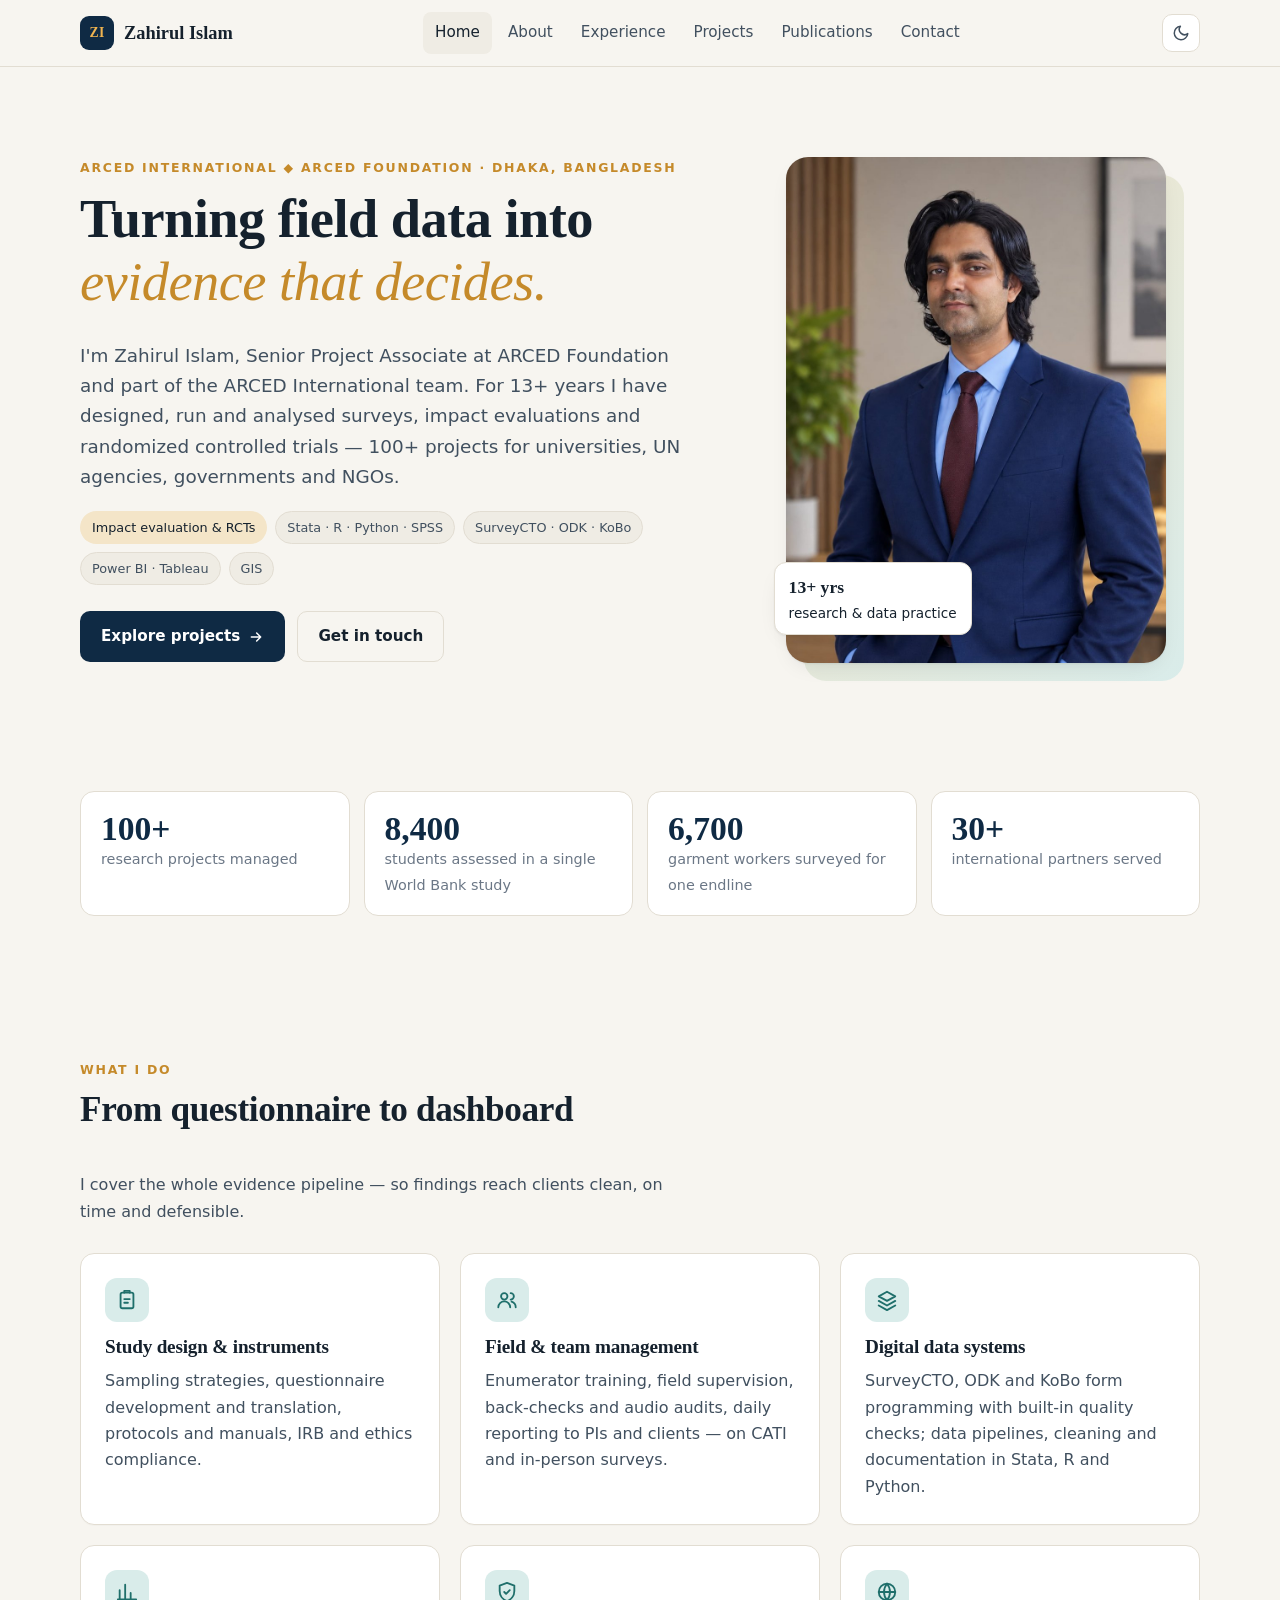
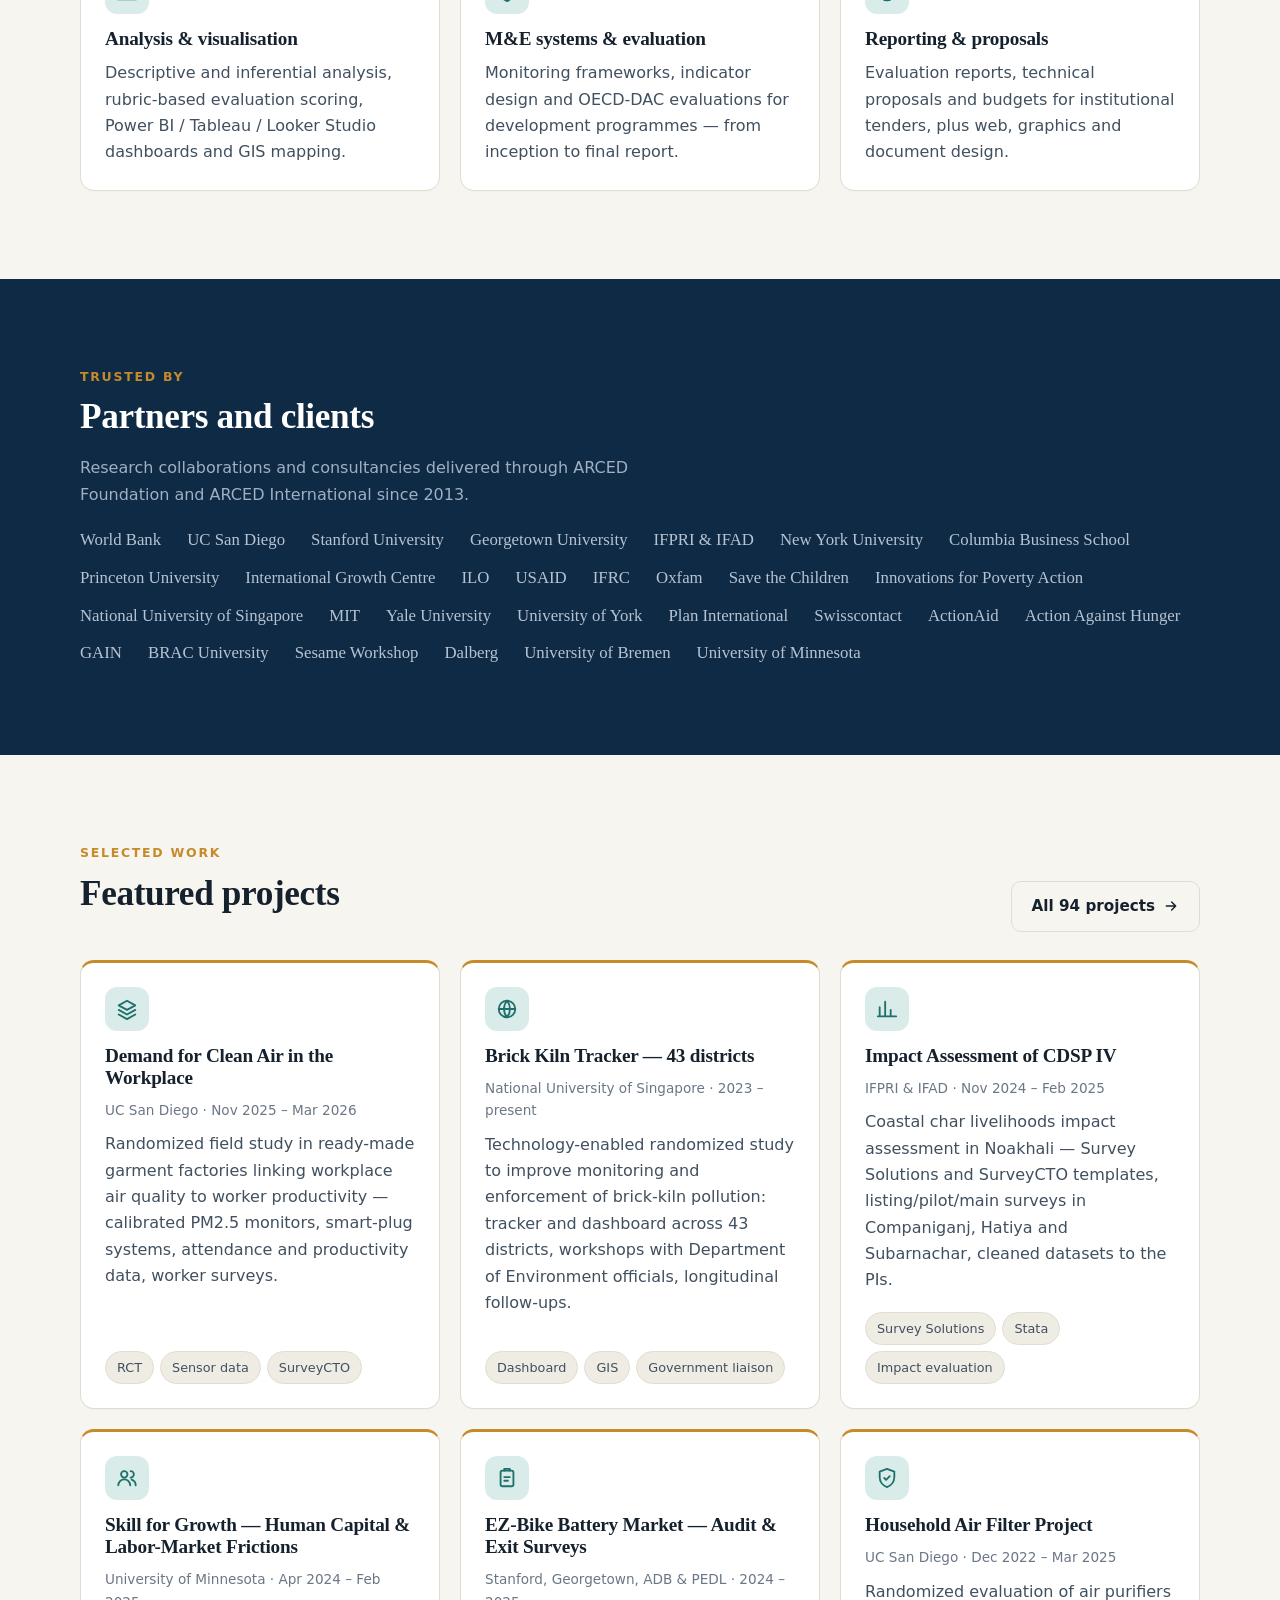
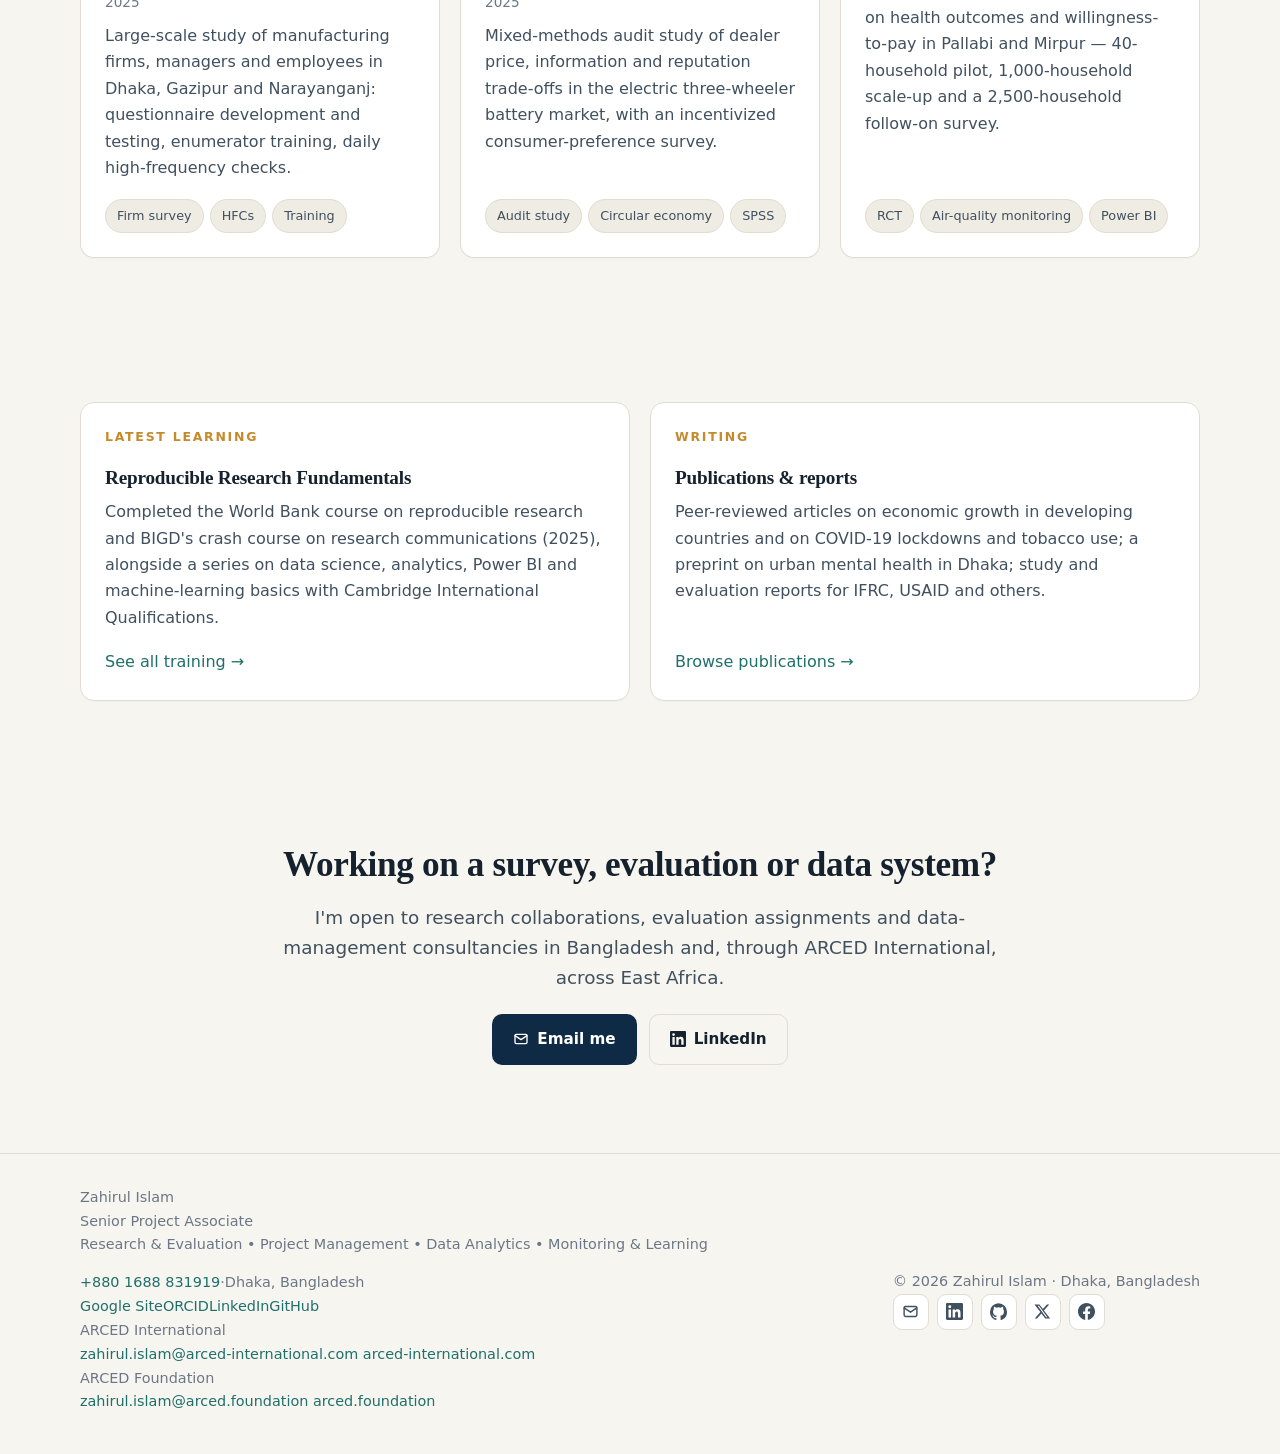
==== commit 6e91c63f: "Add files via upload" ====
--- a/index.html
+++ b/index.html
@@ -178,30 +178,37 @@
 </section>
 </main>
 <footer class="site-footer">
-  <div class="wrap affil">
-    <div class="affil-orgs">
-      <a href="https://arced-international.com" target="_blank" rel="noopener"><strong>ARCED International</strong><span>zahirul.islam@arced-international.com</span><span>arced-international.com</span></a>
-      <span class="diamond" aria-hidden="true">◆</span>
-      <a href="https://arced.foundation" target="_blank" rel="noopener"><strong>ARCED Foundation</strong><span>zahirul.islam@arced.foundation</span><span>arced.foundation</span></a>
-    </div>
-    <div class="affil-me">
-      <div class="affil-name">Zahirul Islam</div>
-      <div class="affil-title">Senior Project Associate</div>
-      <div class="affil-tag">Research & Evaluation • Project Management • Data Analytics • Monitoring & Learning</div>
-      <div class="affil-tag"><a href="tel:+8801688831919">+880 1688 831919</a> · Dhaka, Bangladesh</div>
-      <div class="affil-links">
-        <a href="https://sites.google.com/view/zahirul97" target="_blank" rel="noopener">Google Site</a><span>|</span><a href="https://orcid.org/0000-0002-7167-178X" target="_blank" rel="noopener">ORCID</a><span>|</span><a href="https://www.linkedin.com/in/zahirul-islam-dhaka/" target="_blank" rel="noopener">LinkedIn</a><span>|</span><a href="https://github.com/zahirul-islam-dhaka" target="_blank" rel="noopener">GitHub</a>
-      </div>
-    </div>
-  </div>
-  <div class="wrap">
-    <div>© <span id="year">2026</span> Md. Zahirul Islam · Dhaka, Bangladesh</div>
-    <div class="social" aria-label="Social links">
-      <a href="mailto:zahirul.islam@arced.foundation" aria-label="Email"><svg viewBox="0 0 24 24" fill="none" stroke="currentColor" stroke-width="2" stroke-linecap="round" stroke-linejoin="round"><rect x="3" y="5" width="18" height="14" rx="2"/><path d="m3 7 9 6 9-6"/></svg></a>
-      <a href="https://www.linkedin.com/in/zahirul-islam-dhaka/" target="_blank" rel="noopener" aria-label="LinkedIn"><svg viewBox="0 0 24 24" fill="currentColor"><path d="M20.45 20.45h-3.55v-5.57c0-1.33-.03-3.04-1.85-3.04-1.85 0-2.14 1.45-2.14 2.94v5.67H9.36V9h3.41v1.56h.05c.47-.9 1.63-1.85 3.36-1.85 3.6 0 4.27 2.37 4.27 5.45v6.29zM5.34 7.43a2.06 2.06 0 1 1 0-4.12 2.06 2.06 0 0 1 0 4.12zM7.12 20.45H3.56V9h3.56v11.45zM22.22 0H1.77C.79 0 0 .77 0 1.72v20.56C0 23.23.79 24 1.77 24h20.45c.98 0 1.78-.77 1.78-1.72V1.72C24 .77 23.2 0 22.22 0z"/></svg></a>
-      <a href="https://github.com/zahirul-islam-dhaka" target="_blank" rel="noopener" aria-label="GitHub"><svg viewBox="0 0 24 24" fill="currentColor"><path d="M12 .5A12 12 0 0 0 0 12.6c0 5.35 3.44 9.88 8.2 11.48.6.11.82-.26.82-.58v-2.1c-3.34.73-4.04-1.6-4.04-1.6-.55-1.4-1.33-1.78-1.33-1.78-1.09-.75.08-.74.08-.74 1.2.09 1.84 1.26 1.84 1.26 1.07 1.86 2.8 1.32 3.49 1.01.11-.79.42-1.32.76-1.63-2.67-.31-5.47-1.36-5.47-6.06 0-1.34.47-2.43 1.24-3.29-.12-.31-.54-1.56.12-3.25 0 0 1-.33 3.3 1.25a11.3 11.3 0 0 1 6 0c2.3-1.58 3.3-1.25 3.3-1.25.66 1.69.24 2.94.12 3.25.77.86 1.24 1.95 1.24 3.29 0 4.71-2.8 5.74-5.48 6.05.43.38.81 1.12.81 2.26v3.35c0 .32.22.7.83.58A12.02 12.02 0 0 0 24 12.6 12 12 0 0 0 12 .5z"/></svg></a>
-      <a href="https://x.com/raselnet97" target="_blank" rel="noopener" aria-label="X (Twitter)"><svg viewBox="0 0 24 24" fill="currentColor"><path d="M18.24 2H21.5l-7.5 8.57L22.8 22h-6.9l-5.4-7.06L4.3 22H1.04l8.02-9.17L.6 2h7.07l4.88 6.45L18.24 2zm-1.14 18h1.8L7.04 3.9H5.1L17.1 20z"/></svg></a>
-      <a href="https://www.facebook.com/zahirulislam07" target="_blank" rel="noopener" aria-label="Facebook"><svg viewBox="0 0 24 24" fill="currentColor"><path d="M24 12.07C24 5.4 18.63 0 12 0S0 5.4 0 12.07C0 18.1 4.39 23.09 10.13 24v-8.44H7.08v-3.49h3.05V9.41c0-3.02 1.8-4.7 4.54-4.7 1.31 0 2.68.24 2.68.24v2.97h-1.51c-1.49 0-1.95.93-1.95 1.88v2.26h3.32l-.53 3.49h-2.79V24C19.61 23.09 24 18.1 24 12.07z"/></svg></a>
+  <div class="wrap">
+    <div class="sig">
+      <div class="sig-col sig-id">
+        <div class="sig-name">Zahirul Islam</div>
+        <div class="sig-title">Senior Project Associate</div>
+        <p class="sig-tag">Research & Evaluation • Project Management • Data Analytics • Monitoring & Learning</p>
+        <div class="sig-meta"><a href="tel:+8801688831919">+880 1688 831919</a><span aria-hidden="true">·</span><span>Dhaka, Bangladesh</span></div>
+        <div class="sig-links">
+          <a href="https://sites.google.com/view/zahirul97" target="_blank" rel="noopener">Google Site</a><a href="https://orcid.org/0000-0002-7167-178X" target="_blank" rel="noopener">ORCID</a><a href="https://www.linkedin.com/in/zahirul-islam-dhaka/" target="_blank" rel="noopener">LinkedIn</a><a href="https://github.com/zahirul-islam-dhaka" target="_blank" rel="noopener">GitHub</a>
+        </div>
+      </div>
+      <div class="sig-col sig-org">
+        <div class="sig-org-name">ARCED International</div>
+        <a href="mailto:zahirul.islam@arced-international.com">zahirul.islam@arced-international.com</a>
+        <a href="https://arced-international.com" target="_blank" rel="noopener">arced-international.com</a>
+      </div>
+      <div class="sig-col sig-org">
+        <div class="sig-org-name">ARCED Foundation</div>
+        <a href="mailto:zahirul.islam@arced.foundation">zahirul.islam@arced.foundation</a>
+        <a href="https://arced.foundation" target="_blank" rel="noopener">arced.foundation</a>
+      </div>
+    </div>
+    <div class="foot-bar">
+      <div>© <span id="year">2026</span> Zahirul Islam · Dhaka, Bangladesh</div>
+      <div class="social" aria-label="Social links">
+        <a href="mailto:zahirul.islam@arced.foundation" aria-label="Email"><svg viewBox="0 0 24 24" fill="none" stroke="currentColor" stroke-width="2" stroke-linecap="round" stroke-linejoin="round"><rect x="3" y="5" width="18" height="14" rx="2"/><path d="m3 7 9 6 9-6"/></svg></a>
+        <a href="https://www.linkedin.com/in/zahirul-islam-dhaka/" target="_blank" rel="noopener" aria-label="LinkedIn"><svg viewBox="0 0 24 24" fill="currentColor"><path d="M20.45 20.45h-3.55v-5.57c0-1.33-.03-3.04-1.85-3.04-1.85 0-2.14 1.45-2.14 2.94v5.67H9.36V9h3.41v1.56h.05c.47-.9 1.63-1.85 3.36-1.85 3.6 0 4.27 2.37 4.27 5.45v6.29zM5.34 7.43a2.06 2.06 0 1 1 0-4.12 2.06 2.06 0 0 1 0 4.12zM7.12 20.45H3.56V9h3.56v11.45zM22.22 0H1.77C.79 0 0 .77 0 1.72v20.56C0 23.23.79 24 1.77 24h20.45c.98 0 1.78-.77 1.78-1.72V1.72C24 .77 23.2 0 22.22 0z"/></svg></a>
+        <a href="https://github.com/zahirul-islam-dhaka" target="_blank" rel="noopener" aria-label="GitHub"><svg viewBox="0 0 24 24" fill="currentColor"><path d="M12 .5A12 12 0 0 0 0 12.6c0 5.35 3.44 9.88 8.2 11.48.6.11.82-.26.82-.58v-2.1c-3.34.73-4.04-1.6-4.04-1.6-.55-1.4-1.33-1.78-1.33-1.78-1.09-.75.08-.74.08-.74 1.2.09 1.84 1.26 1.84 1.26 1.07 1.86 2.8 1.32 3.49 1.01.11-.79.42-1.32.76-1.63-2.67-.31-5.47-1.36-5.47-6.06 0-1.34.47-2.43 1.24-3.29-.12-.31-.54-1.56.12-3.25 0 0 1-.33 3.3 1.25a11.3 11.3 0 0 1 6 0c2.3-1.58 3.3-1.25 3.3-1.25.66 1.69.24 2.94.12 3.25.77.86 1.24 1.95 1.24 3.29 0 4.71-2.8 5.74-5.48 6.05.43.38.81 1.12.81 2.26v3.35c0 .32.22.7.83.58A12.02 12.02 0 0 0 24 12.6 12 12 0 0 0 12 .5z"/></svg></a>
+        <a href="https://x.com/raselnet97" target="_blank" rel="noopener" aria-label="X (Twitter)"><svg viewBox="0 0 24 24" fill="currentColor"><path d="M18.24 2H21.5l-7.5 8.57L22.8 22h-6.9l-5.4-7.06L4.3 22H1.04l8.02-9.17L.6 2h7.07l4.88 6.45L18.24 2zm-1.14 18h1.8L7.04 3.9H5.1L17.1 20z"/></svg></a>
+        <a href="https://www.facebook.com/zahirulislam07" target="_blank" rel="noopener" aria-label="Facebook"><svg viewBox="0 0 24 24" fill="currentColor"><path d="M24 12.07C24 5.4 18.63 0 12 0S0 5.4 0 12.07C0 18.1 4.39 23.09 10.13 24v-8.44H7.08v-3.49h3.05V9.41c0-3.02 1.8-4.7 4.54-4.7 1.31 0 2.68.24 2.68.24v2.97h-1.51c-1.49 0-1.95.93-1.95 1.88v2.26h3.32l-.53 3.49h-2.79V24C19.61 23.09 24 18.1 24 12.07z"/></svg></a>
+      </div>
     </div>
   </div>
 </footer>
--- a/assets/css/style.css
+++ b/assets/css/style.css
@@ -0,0 +1,281 @@
+/* ============================================================
+   Zahirul Islam — portfolio stylesheet
+   ============================================================ */
+:root {
+  --bg: #f7f5f0;
+  --bg-elev: #ffffff;
+  --bg-soft: #efece4;
+  --ink: #15212d;
+  --ink-2: #41505f;
+  --ink-3: #6b7786;
+  --line: #e2ddd2;
+  --navy: #0f2a44;
+  --navy-2: #163b5e;
+  --accent: #c58a2a;
+  --accent-soft: #f4e5c8;
+  --teal: #1f6f6b;
+  --teal-soft: #d9ecea;
+  --radius: 14px;
+  --shadow: 0 1px 2px rgba(15, 33, 45, .06), 0 8px 24px -12px rgba(15, 33, 45, .18);
+  --max: 1120px;
+  --serif: "Fraunces", Georgia, "Times New Roman", serif;
+  --sans: "Inter", system-ui, -apple-system, "Segoe UI", Roboto, sans-serif;
+}
+:root:not([data-theme="light"]) {
+  color-scheme: light dark;
+}
+@media (prefers-color-scheme: dark) {
+  :root:not([data-theme="light"]) {
+    --bg: #0e151d;
+    --bg-elev: #141e29;
+    --bg-soft: #1a2633;
+    --ink: #e8eaee;
+    --ink-2: #b7c0cb;
+    --ink-3: #8794a3;
+    --line: #243242;
+    --navy: #0b1a2b;
+    --navy-2: #122a44;
+    --accent: #e3ad52;
+    --accent-soft: #3a2d15;
+    --teal: #5fbcb6;
+    --teal-soft: #15302f;
+    --shadow: 0 1px 2px rgba(0,0,0,.4), 0 10px 30px -14px rgba(0,0,0,.7);
+  }
+}
+:root[data-theme="dark"] {
+  --bg: #0e151d;
+  --bg-elev: #141e29;
+  --bg-soft: #1a2633;
+  --ink: #e8eaee;
+  --ink-2: #b7c0cb;
+  --ink-3: #8794a3;
+  --line: #243242;
+  --navy: #0b1a2b;
+  --navy-2: #122a44;
+  --accent: #e3ad52;
+  --accent-soft: #3a2d15;
+  --teal: #5fbcb6;
+  --teal-soft: #15302f;
+  --shadow: 0 1px 2px rgba(0,0,0,.4), 0 10px 30px -14px rgba(0,0,0,.7);
+}
+
+*, *::before, *::after { box-sizing: border-box; }
+html { scroll-behavior: smooth; -webkit-text-size-adjust: 100%; }
+body {
+  margin: 0;
+  background: var(--bg);
+  color: var(--ink);
+  font-family: var(--sans);
+  font-size: 16px;
+  line-height: 1.65;
+  -webkit-font-smoothing: antialiased;
+}
+img { max-width: 100%; height: auto; display: block; }
+a { color: var(--teal); text-decoration: none; }
+a:hover { text-decoration: underline; text-underline-offset: 3px; }
+h1, h2, h3, h4 { font-family: var(--serif); font-weight: 600; line-height: 1.15; margin: 0 0 .5em; letter-spacing: -.01em; color: var(--ink); }
+h1 { font-size: clamp(2.1rem, 4.5vw, 3.4rem); }
+h2 { font-size: clamp(1.6rem, 3vw, 2.2rem); }
+h3 { font-size: 1.2rem; }
+p { margin: 0 0 1em; }
+.muted { color: var(--ink-3); }
+.lede { font-size: 1.15rem; color: var(--ink-2); max-width: 62ch; }
+.wrap { width: min(var(--max), 100% - 32px); margin-inline: auto; }
+.section { padding: clamp(48px, 7vw, 88px) 0; }
+.section.tight { padding-block: clamp(32px, 5vw, 56px); }
+.section-head { display: flex; align-items: end; justify-content: space-between; gap: 24px; margin-bottom: 28px; flex-wrap: wrap; }
+.section-head p { margin: 0; max-width: 60ch; color: var(--ink-2); }
+.eyebrow { font-family: var(--sans); font-size: .78rem; font-weight: 600; letter-spacing: .14em; text-transform: uppercase; color: var(--accent); margin-bottom: 10px; display: block; }
+.grid { display: grid; gap: 20px; }
+.grid-2 { grid-template-columns: repeat(auto-fit, minmax(280px, 1fr)); }
+.grid-3 { grid-template-columns: repeat(3, 1fr); }
+@media (max-width: 960px) { .grid-3 { grid-template-columns: repeat(2, 1fr); } }
+@media (max-width: 620px) { .grid-3 { grid-template-columns: 1fr; } }
+.grid-4 { grid-template-columns: repeat(auto-fit, minmax(200px, 1fr)); }
+
+/* --- header --- */
+.site-header {
+  position: sticky; top: 0; z-index: 50;
+  background: color-mix(in srgb, var(--bg) 86%, transparent);
+  backdrop-filter: saturate(1.4) blur(10px);
+  border-bottom: 1px solid var(--line);
+}
+.nav { display: flex; align-items: center; justify-content: space-between; height: 66px; gap: 16px; }
+.brand { display: flex; align-items: center; gap: 10px; font-family: var(--serif); font-weight: 600; font-size: 1.15rem; color: var(--ink); }
+.brand:hover { text-decoration: none; }
+.brand-mark { width: 34px; height: 34px; border-radius: 9px; background: var(--navy); color: #f0b450; display: grid; place-items: center; font-size: .85rem; font-weight: 700; letter-spacing: .02em; }
+.nav-links { display: flex; gap: 4px; list-style: none; margin: 0; padding: 0; }
+.nav-links a { display: block; padding: 8px 12px; border-radius: 8px; color: var(--ink-2); font-size: .95rem; font-weight: 500; }
+.nav-links a:hover { background: var(--bg-soft); text-decoration: none; color: var(--ink); }
+.nav-links a[aria-current="page"] { color: var(--ink); background: var(--bg-soft); }
+.nav-actions { display: flex; align-items: center; gap: 8px; }
+.icon-btn { width: 38px; height: 38px; border-radius: 10px; border: 1px solid var(--line); background: var(--bg-elev); color: var(--ink-2); display: grid; place-items: center; cursor: pointer; }
+.icon-btn:hover { color: var(--ink); border-color: var(--ink-3); }
+.icon-btn svg { width: 18px; height: 18px; }
+.menu-btn { display: none; }
+@media (max-width: 820px) {
+  .nav-links { position: absolute; top: 66px; left: 0; right: 0; flex-direction: column; background: var(--bg-elev); border-bottom: 1px solid var(--line); padding: 10px 16px 16px; display: none; box-shadow: var(--shadow); }
+  .nav-links.open { display: flex; }
+  .nav-links a { padding: 12px 10px; font-size: 1.05rem; }
+  .menu-btn { display: grid; }
+}
+
+/* --- buttons --- */
+.btn { display: inline-flex; align-items: center; gap: 8px; padding: 12px 20px; border-radius: 10px; font-weight: 600; font-size: .95rem; border: 1px solid transparent; cursor: pointer; transition: transform .15s ease, background .15s ease; }
+.btn:hover { text-decoration: none; transform: translateY(-1px); }
+.btn-primary { background: var(--navy); color: #fff; }
+.btn-primary:hover { background: var(--navy-2); }
+.btn-ghost { background: transparent; color: var(--ink); border-color: var(--line); }
+.btn-ghost:hover { border-color: var(--ink-3); background: var(--bg-elev); }
+.btn svg { width: 16px; height: 16px; }
+
+/* --- hero --- */
+.hero { padding: clamp(40px, 7vw, 96px) 0 clamp(36px, 6vw, 72px); }
+.hero-grid { display: grid; grid-template-columns: 1.15fr .85fr; gap: clamp(28px, 5vw, 64px); align-items: center; }
+.hero h1 .accent { color: var(--accent); font-style: italic; font-weight: 500; }
+.hero-tags { display: flex; flex-wrap: wrap; gap: 8px; margin: 18px 0 26px; }
+.hero-actions { display: flex; flex-wrap: wrap; gap: 12px; }
+.portrait { position: relative; max-width: 380px; margin-inline: auto; }
+.portrait img { border-radius: 22px; aspect-ratio: 3 / 4; object-fit: cover; box-shadow: var(--shadow); }
+.portrait::before { content: ""; position: absolute; inset: 18px -18px -18px 18px; border-radius: 22px; background: linear-gradient(135deg, var(--accent-soft), var(--teal-soft)); z-index: -1; }
+.portrait-badge { position: absolute; left: -12px; bottom: 28px; background: var(--bg-elev); border: 1px solid var(--line); border-radius: 12px; padding: 10px 14px; box-shadow: var(--shadow); font-size: .85rem; }
+.portrait-badge strong { display: block; font-size: 1.1rem; font-family: var(--serif); }
+@media (max-width: 880px) {
+  .hero-grid { grid-template-columns: 1fr; }
+  .portrait { max-width: 320px; order: -1; }
+  .portrait::before { inset: 12px -12px -12px 12px; }
+}
+
+/* --- chips / tags --- */
+.chip { display: inline-flex; align-items: center; gap: 6px; padding: 5px 11px; border-radius: 999px; font-size: .8rem; font-weight: 500; background: var(--bg-soft); color: var(--ink-2); border: 1px solid var(--line); white-space: nowrap; }
+.chip.accent { background: var(--accent-soft); color: var(--ink); border-color: transparent; }
+.chip.teal { background: var(--teal-soft); color: var(--ink); border-color: transparent; }
+
+/* --- stats --- */
+.stats { display: grid; grid-template-columns: repeat(auto-fit, minmax(150px, 1fr)); gap: 14px; }
+.stat { background: var(--bg-elev); border: 1px solid var(--line); border-radius: var(--radius); padding: 20px 20px 16px; }
+.stat b { display: block; font-family: var(--serif); font-size: 2.1rem; font-weight: 600; line-height: 1; color: var(--navy); }
+:root[data-theme="dark"] .stat b { color: var(--accent); }
+@media (prefers-color-scheme: dark) { :root:not([data-theme="light"]) .stat b { color: var(--accent); } }
+.stat span { color: var(--ink-3); font-size: .9rem; }
+
+/* --- cards --- */
+.card { background: var(--bg-elev); border: 1px solid var(--line); border-radius: var(--radius); padding: 24px; box-shadow: 0 1px 0 rgba(0,0,0,.02); display: flex; flex-direction: column; gap: 10px; }
+.card h3 { margin: 0; }
+.card .meta { font-size: .85rem; color: var(--ink-3); display: flex; flex-wrap: wrap; gap: 6px 14px; }
+.card p { margin: 0; color: var(--ink-2); }
+.card-icon { width: 44px; height: 44px; border-radius: 12px; display: grid; place-items: center; background: var(--teal-soft); color: var(--teal); margin-bottom: 4px; }
+.card-icon svg { width: 22px; height: 22px; }
+.card.feature { border-top: 3px solid var(--accent); }
+.card .foot { margin-top: auto; padding-top: 8px; display: flex; flex-wrap: wrap; gap: 6px; }
+
+/* --- band --- */
+.band { background: var(--navy); color: #e9eef5; }
+.band h2, .band h3 { color: #fff; }
+.band .muted { color: #9fb0c4; }
+.band .chip { background: rgba(255,255,255,.08); border-color: rgba(255,255,255,.14); color: #e9eef5; }
+.band a { color: #ffd38a; }
+.logo-wall { display: flex; flex-wrap: wrap; gap: 10px 26px; margin-top: 18px; }
+.logo-wall span { font-family: var(--serif); font-size: 1.05rem; color: #c9d4e2; opacity: .9; }
+
+/* --- timeline --- */
+.timeline { position: relative; padding-left: 28px; }
+.timeline::before { content: ""; position: absolute; left: 8px; top: 6px; bottom: 6px; width: 2px; background: var(--line); }
+.tl-item { position: relative; padding: 0 0 36px; }
+.tl-item::before { content: ""; position: absolute; left: -26px; top: 6px; width: 14px; height: 14px; border-radius: 50%; background: var(--accent); border: 3px solid var(--bg); box-shadow: 0 0 0 2px var(--line); }
+.tl-item .when { font-size: .85rem; font-weight: 600; letter-spacing: .08em; text-transform: uppercase; color: var(--accent); }
+.tl-item h3 { margin: 4px 0 2px; }
+.tl-item .org { color: var(--ink-2); font-weight: 500; margin-bottom: 10px; }
+.tl-item ul { margin: 8px 0 0; padding-left: 18px; color: var(--ink-2); }
+.tl-item li { margin-bottom: 4px; }
+
+/* --- skills --- */
+.skill-group { background: var(--bg-elev); border: 1px solid var(--line); border-radius: var(--radius); padding: 20px 22px; }
+.skill-group h3 { font-size: 1.05rem; margin-bottom: 10px; }
+.skill-group .chips { display: flex; flex-wrap: wrap; gap: 6px; }
+
+/* --- list rows (education, training, publications) --- */
+.rows { display: grid; gap: 12px; }
+.row { display: grid; grid-template-columns: 120px 1fr; gap: 18px; padding: 18px 20px; background: var(--bg-elev); border: 1px solid var(--line); border-radius: 12px; }
+.row .when { font-weight: 600; color: var(--accent); font-size: .9rem; }
+.row h3, .row h4 { margin: 0 0 4px; font-size: 1.05rem; }
+.row p { margin: 0; color: var(--ink-2); }
+.row small { color: var(--ink-3); }
+@media (max-width: 600px) { .row { grid-template-columns: 1fr; gap: 4px; } }
+
+/* --- projects explorer --- */
+.toolbar { display: grid; grid-template-columns: 1.4fr 1fr 1fr; gap: 10px; margin-bottom: 18px; }
+.toolbar input, .toolbar select { width: 100%; padding: 11px 14px; border-radius: 10px; border: 1px solid var(--line); background: var(--bg-elev); color: var(--ink); font: inherit; font-size: .95rem; }
+.toolbar input:focus, .toolbar select:focus { outline: 2px solid var(--teal); outline-offset: 1px; }
+@media (max-width: 700px) { .toolbar { grid-template-columns: 1fr; } }
+.count { font-size: .9rem; color: var(--ink-3); margin-bottom: 14px; }
+.plist { display: grid; gap: 10px; }
+.pitem { display: grid; grid-template-columns: 110px 1fr auto; gap: 16px; align-items: start; padding: 16px 18px; background: var(--bg-elev); border: 1px solid var(--line); border-radius: 12px; }
+.pitem .year { font-family: var(--serif); font-size: 1.1rem; font-weight: 600; color: var(--navy); }
+:root[data-theme="dark"] .pitem .year { color: var(--accent); }
+@media (prefers-color-scheme: dark) { :root:not([data-theme="light"]) .pitem .year { color: var(--accent); } }
+.pitem .year small { display: block; font-family: var(--sans); font-size: .75rem; font-weight: 500; color: var(--ink-3); }
+.pitem h4 { margin: 0 0 4px; font-size: 1rem; font-family: var(--sans); font-weight: 600; }
+.pitem .meta { font-size: .85rem; color: var(--ink-3); display: flex; flex-wrap: wrap; gap: 4px 14px; }
+.pitem .meta b { color: var(--ink-2); font-weight: 500; }
+@media (max-width: 700px) { .pitem { grid-template-columns: 1fr; gap: 6px; } .pitem .chip { justify-self: start; } }
+.empty { padding: 32px; text-align: center; color: var(--ink-3); border: 1px dashed var(--line); border-radius: 12px; }
+
+/* --- publications --- */
+.pub { padding: 20px 22px; background: var(--bg-elev); border: 1px solid var(--line); border-radius: 12px; }
+.pub .type { font-size: .75rem; font-weight: 600; letter-spacing: .1em; text-transform: uppercase; color: var(--teal); }
+.pub h3 { font-size: 1.1rem; margin: 6px 0 6px; }
+.pub .authors { color: var(--ink-2); font-size: .95rem; }
+.pub .venue { color: var(--ink-3); font-size: .9rem; margin-top: 4px; }
+.pub .links { margin-top: 10px; display: flex; gap: 14px; flex-wrap: wrap; font-size: .9rem; }
+
+/* --- contact --- */
+.contact-grid { display: grid; grid-template-columns: 1fr 1fr; gap: 28px; }
+@media (max-width: 800px) { .contact-grid { grid-template-columns: 1fr; } }
+.contact-list { list-style: none; margin: 0; padding: 0; display: grid; gap: 10px; }
+.contact-list li { display: flex; align-items: center; gap: 14px; padding: 14px 16px; background: var(--bg-elev); border: 1px solid var(--line); border-radius: 12px; }
+.contact-list .ic { width: 40px; height: 40px; border-radius: 10px; background: var(--bg-soft); display: grid; place-items: center; color: var(--ink-2); flex: none; }
+.contact-list .ic svg { width: 18px; height: 18px; }
+.contact-list small { display: block; color: var(--ink-3); font-size: .78rem; text-transform: uppercase; letter-spacing: .08em; }
+.form { display: grid; gap: 12px; }
+.form label { font-size: .85rem; font-weight: 600; color: var(--ink-2); display: grid; gap: 6px; }
+.form input, .form textarea { padding: 12px 14px; border-radius: 10px; border: 1px solid var(--line); background: var(--bg-elev); color: var(--ink); font: inherit; }
+.form textarea { min-height: 140px; resize: vertical; }
+.form input:focus, .form textarea:focus { outline: 2px solid var(--teal); outline-offset: 1px; }
+
+/* --- footer --- */
+.site-footer { border-top: 1px solid var(--line); padding: 32px 0 40px; color: var(--ink-3); font-size: .9rem; }
+.site-footer .wrap { display: flex; justify-content: space-between; gap: 16px; flex-wrap: wrap; align-items: center; }
+.social { display: flex; gap: 8px; }
+.social a { width: 36px; height: 36px; border-radius: 9px; display: grid; place-items: center; color: var(--ink-2); border: 1px solid var(--line); background: var(--bg-elev); }
+.social a:hover { color: var(--ink); border-color: var(--ink-3); text-decoration: none; }
+.social svg { width: 17px; height: 17px; }
+
+/* --- page hero (inner pages) --- */
+.page-hero { padding: clamp(40px, 6vw, 72px) 0 clamp(20px, 3vw, 32px); }
+.page-hero h1 { margin-bottom: 10px; }
+
+/* --- utilities --- */
+.sr-only { position: absolute; width: 1px; height: 1px; overflow: hidden; clip: rect(0 0 0 0); white-space: nowrap; }
+.mt-0 { margin-top: 0; } .mb-0 { margin-bottom: 0; }
+.center { text-align: center; }
+.reveal { opacity: 0; transform: translateY(14px); transition: opacity .55s ease, transform .55s ease; }
+.reveal.in { opacity: 1; transform: none; }
+@media (prefers-reduced-motion: reduce) { .reveal { opacity: 1; transform: none; transition: none; } html { scroll-behavior: auto; } }
+@media print { .site-header, .site-footer, .hero-actions, .toolbar { display: none !important; } body { background: #fff; color: #000; } }
+
+/* --- affiliation block (footer signature) --- */
+.affil { display: grid; grid-template-columns: 1fr 1fr; gap: 24px; align-items: center; padding: 28px 24px; margin-bottom: 24px; background: var(--bg-elev); border: 1px solid var(--line); border-radius: var(--radius); }
+.affil-orgs { display: flex; align-items: center; gap: 18px; flex-wrap: wrap; }
+.affil-orgs a { display: grid; gap: 2px; color: var(--ink-2); font-size: .85rem; }
+.affil-orgs a:hover { text-decoration: none; color: var(--ink); }
+.affil-orgs strong { font-family: var(--serif); font-size: 1.1rem; color: var(--ink); }
+.affil .diamond { color: var(--accent); font-size: .9rem; }
+.affil-me { text-align: right; }
+.affil-name { font-family: var(--serif); font-size: 1.5rem; font-weight: 600; color: var(--ink); line-height: 1.1; }
+.affil-title { color: var(--ink-2); font-weight: 500; margin-top: 2px; }
+.affil-tag { color: var(--ink-3); font-size: .85rem; margin-top: 6px; }
+.affil-links { margin-top: 10px; display: flex; justify-content: flex-end; gap: 8px; flex-wrap: wrap; font-size: .9rem; font-weight: 500; }
+.affil-links span { color: var(--line); }
+@media (max-width: 760px) { .affil { grid-template-columns: 1fr; } .affil-me { text-align: left; } .affil-links { justify-content: flex-start; } }
+.psum { margin: 0 0 6px; color: var(--ink-2); font-size: .9rem; }
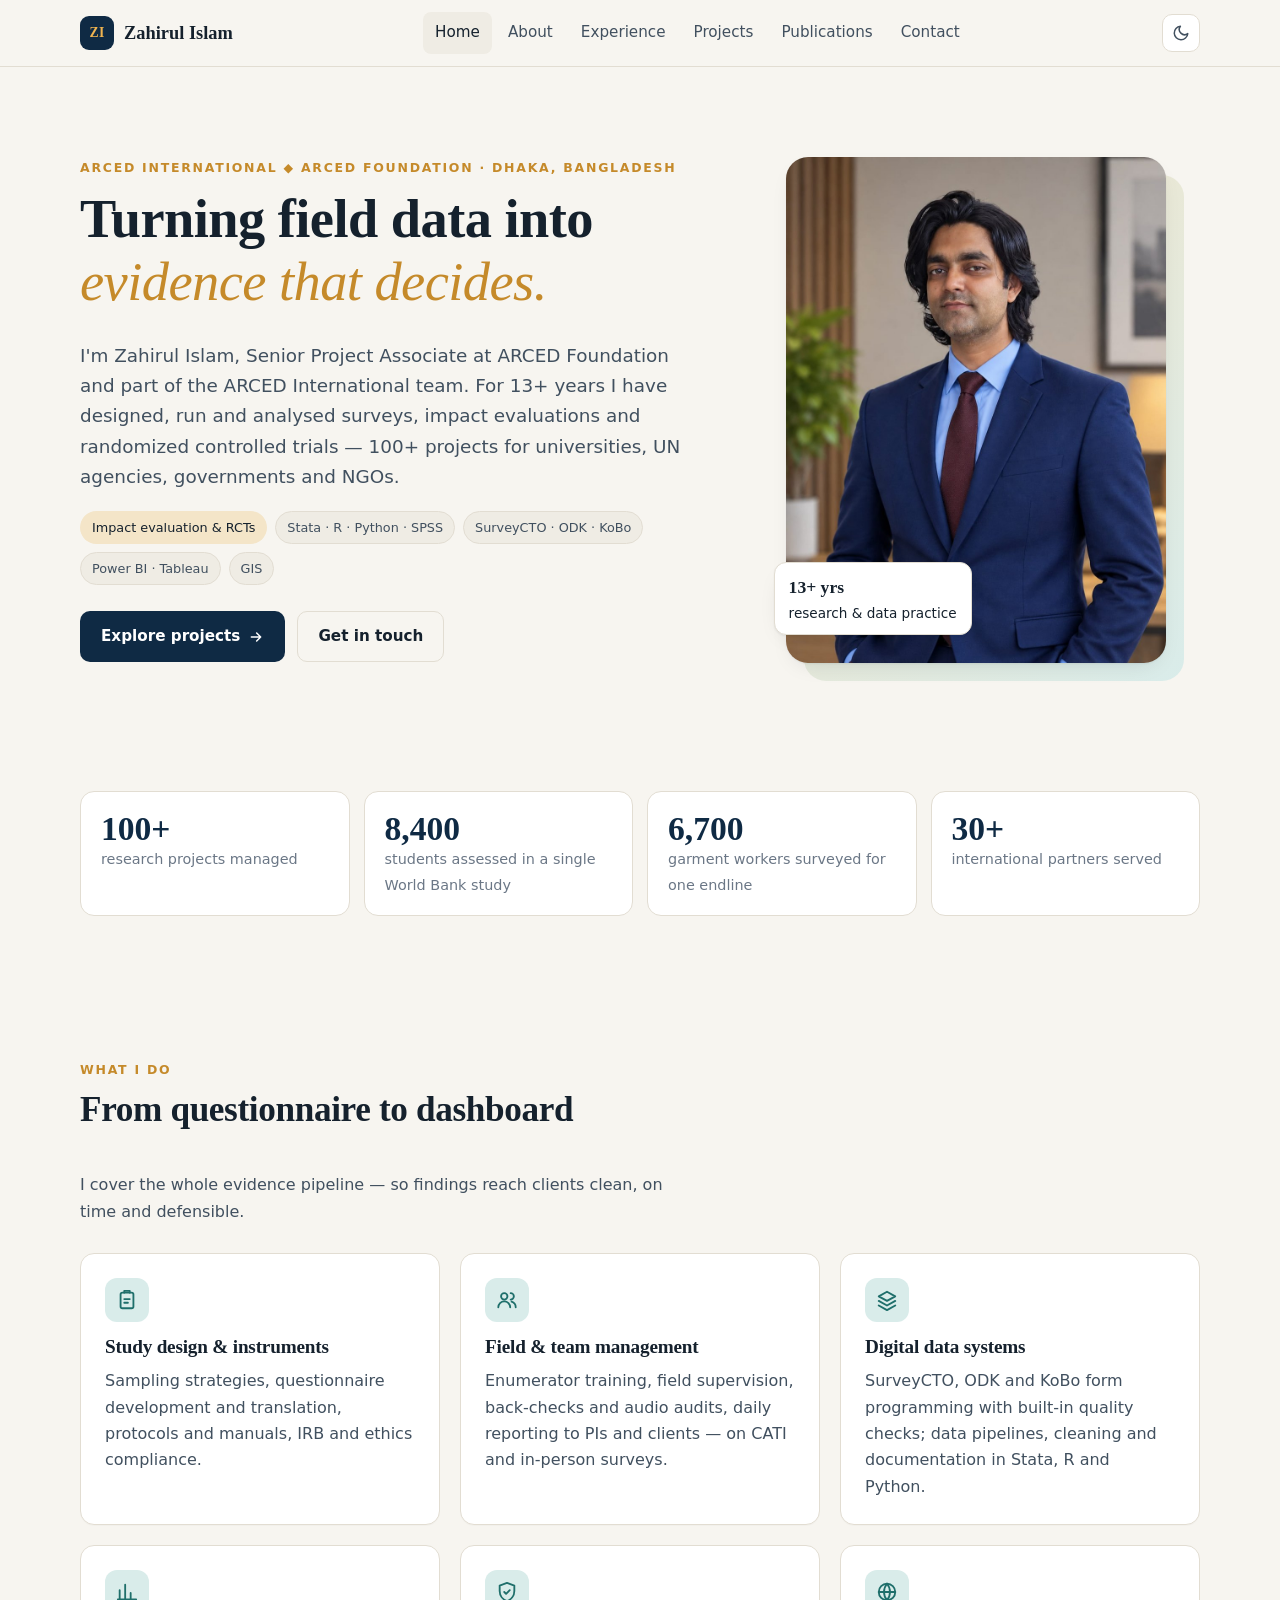
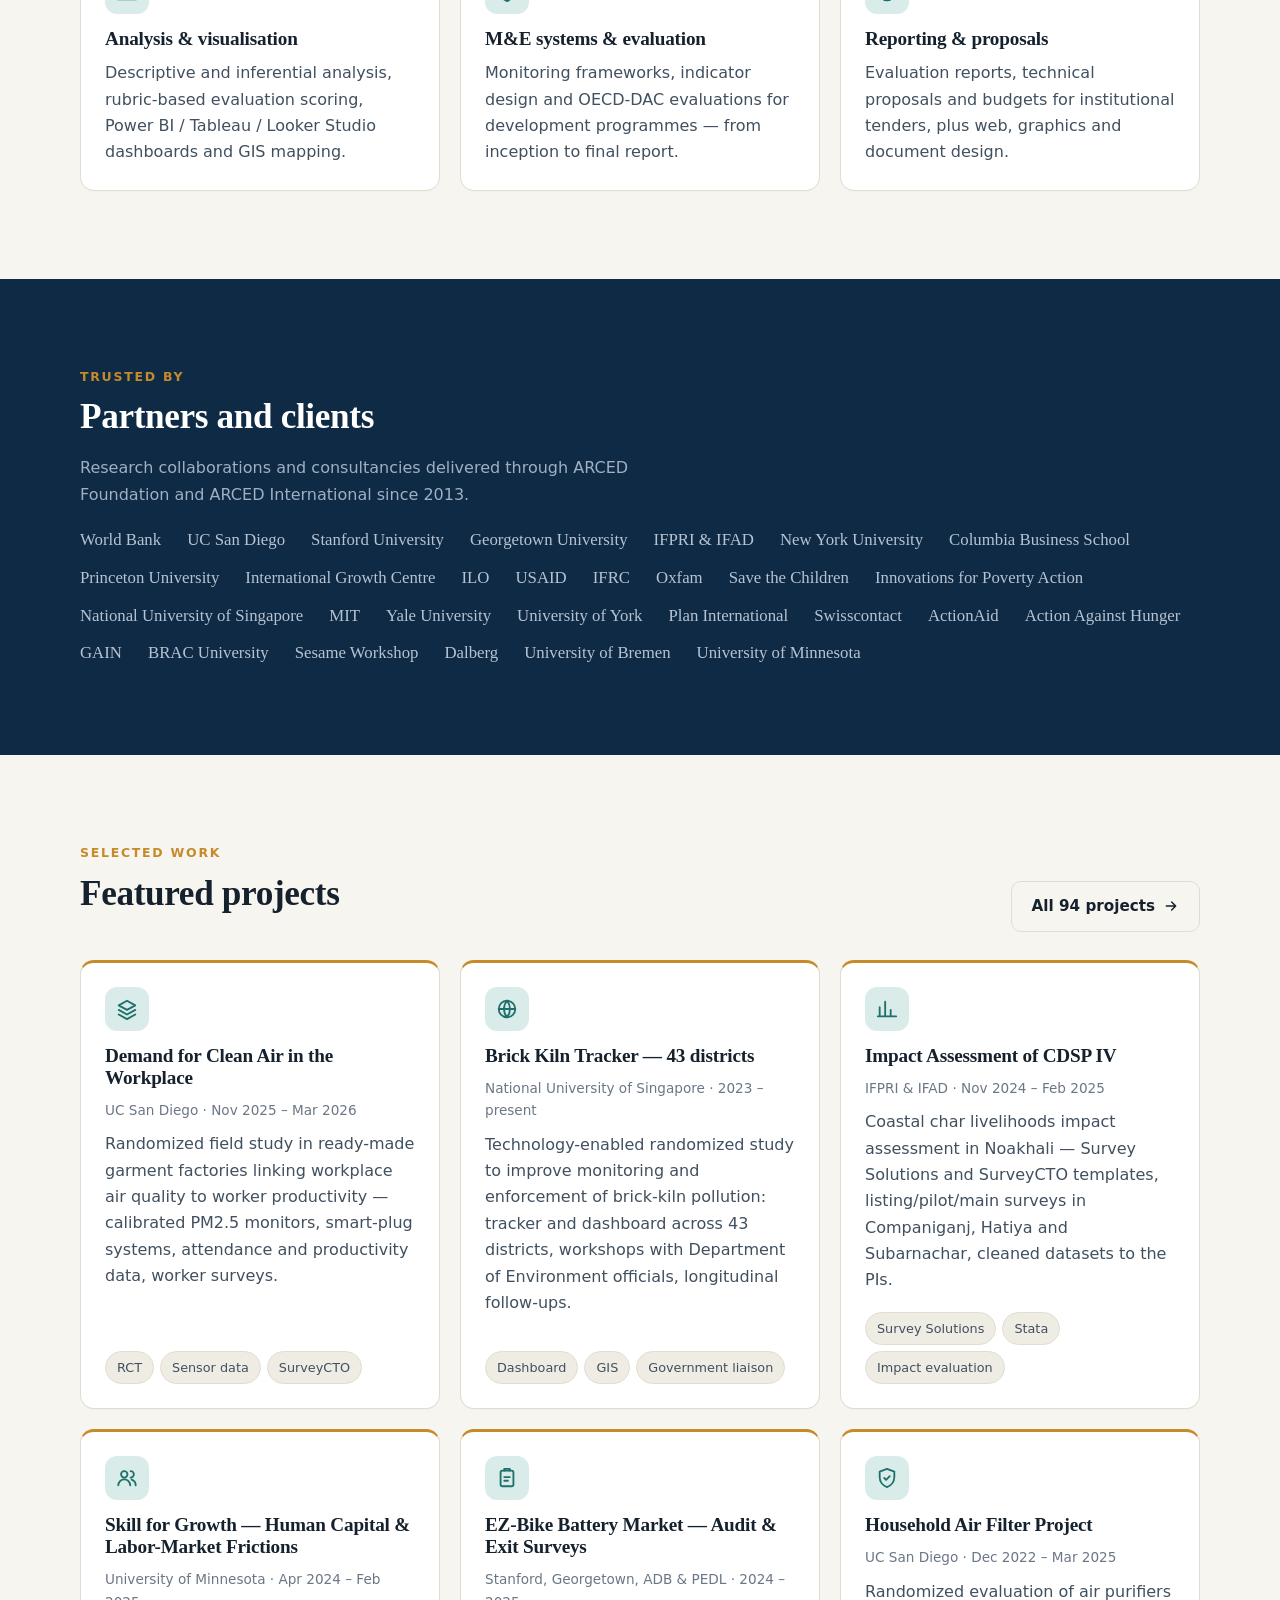
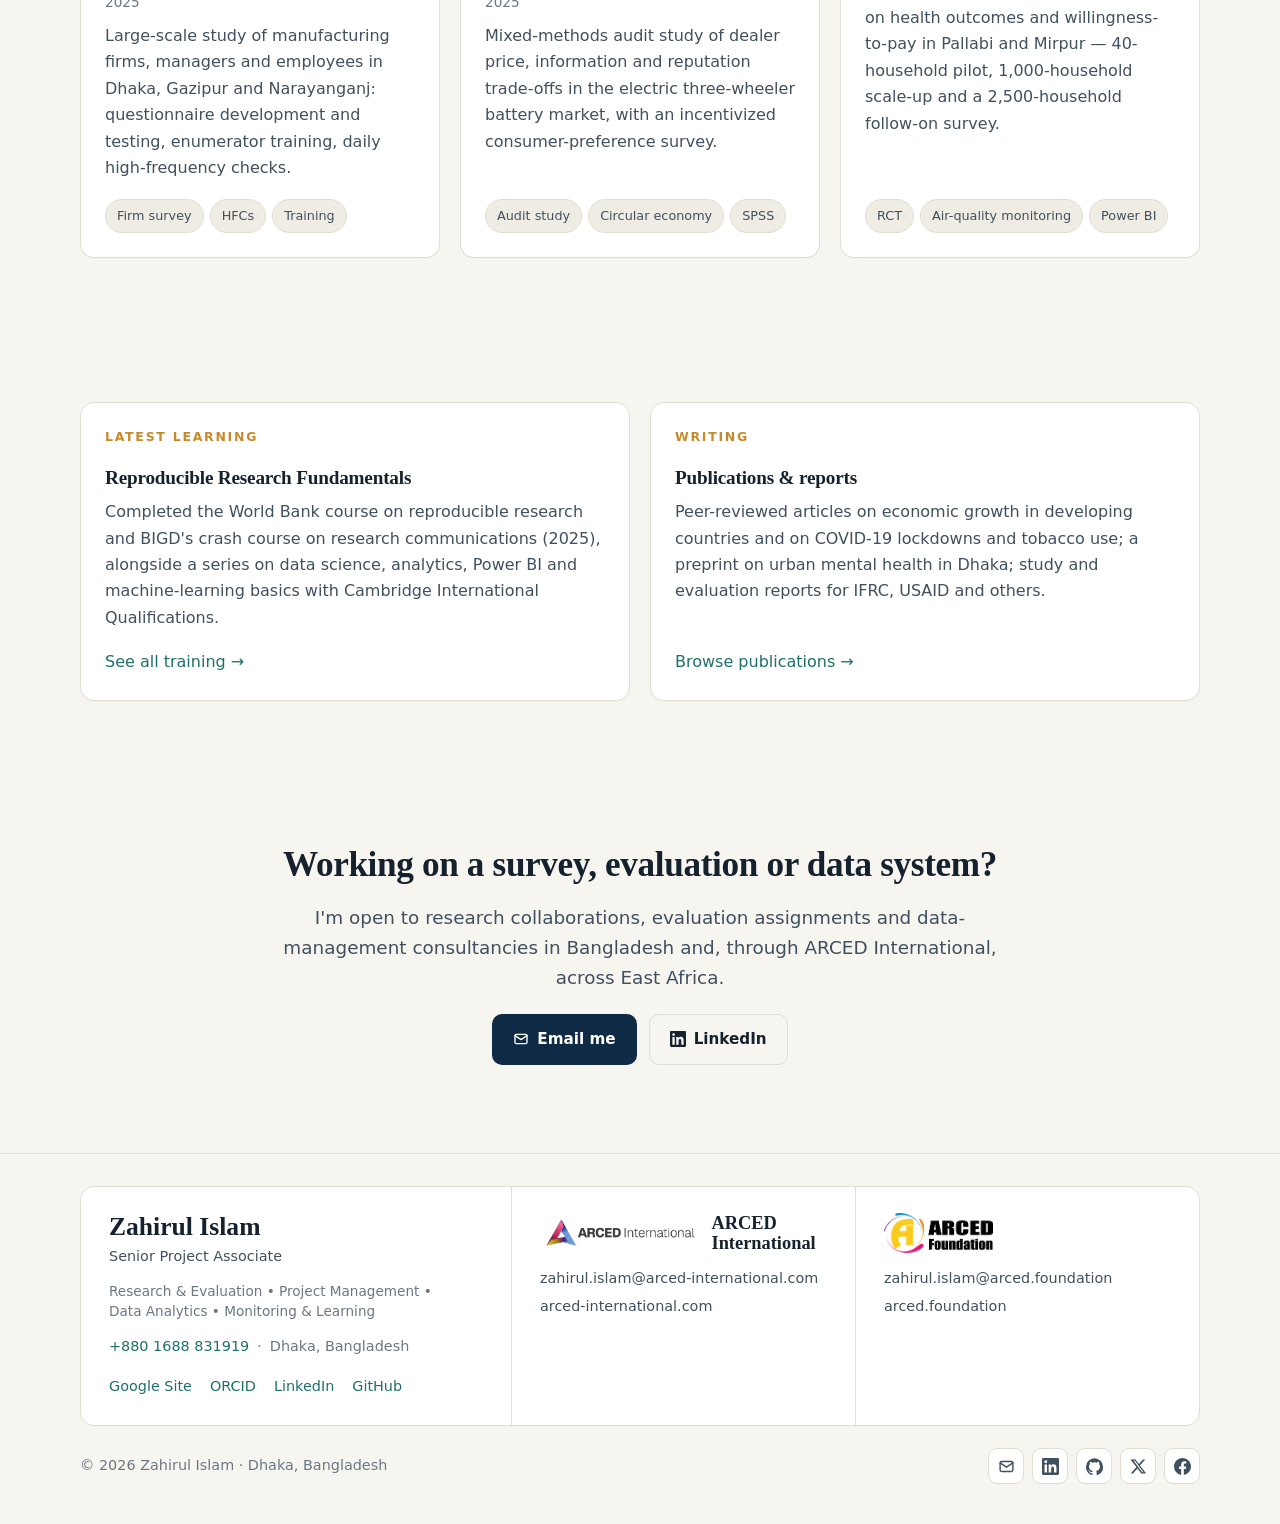
==== commit 924b4099: "Add files via upload" ====
--- a/index.html
+++ b/index.html
@@ -20,7 +20,7 @@
 <link rel="preconnect" href="https://fonts.googleapis.com">
 <link rel="preconnect" href="https://fonts.gstatic.com" crossorigin>
 <link href="https://fonts.googleapis.com/css2?family=Fraunces:ital,wght@0,500;0,600;1,500&family=Inter:wght@400;500;600&display=swap" rel="stylesheet">
-<link rel="stylesheet" href="assets/css/style.css">
+<link rel="stylesheet" href="assets/css/style.css?v=5">
 <script>try{var t=localStorage.getItem('theme');if(t==='light'||t==='dark')document.documentElement.setAttribute('data-theme',t);}catch(e){}</script>
 </head>
 <body>
@@ -190,12 +190,18 @@
         </div>
       </div>
       <div class="sig-col sig-org">
-        <div class="sig-org-name">ARCED International</div>
+        <a class="sig-logo" href="https://arced-international.com" target="_blank" rel="noopener" aria-label="ARCED International">
+          <img src="assets/img/logo-arced-international.png" alt="" width="45" height="40">
+          <span class="sig-org-name">ARCED International</span>
+        </a>
         <a href="mailto:zahirul.islam@arced-international.com">zahirul.islam@arced-international.com</a>
         <a href="https://arced-international.com" target="_blank" rel="noopener">arced-international.com</a>
       </div>
       <div class="sig-col sig-org">
-        <div class="sig-org-name">ARCED Foundation</div>
+        <a class="sig-logo" href="https://arced.foundation" target="_blank" rel="noopener" aria-label="ARCED Foundation">
+          <img class="logo-light" src="assets/img/logo-arced-foundation.png" alt="ARCED Foundation" width="109" height="40">
+          <img class="logo-dark" src="assets/img/logo-arced-foundation-dark.png" alt="ARCED Foundation" width="109" height="40">
+        </a>
         <a href="mailto:zahirul.islam@arced.foundation">zahirul.islam@arced.foundation</a>
         <a href="https://arced.foundation" target="_blank" rel="noopener">arced.foundation</a>
       </div>
@@ -212,7 +218,7 @@
     </div>
   </div>
 </footer>
-<script src="assets/js/main.js"></script>
+<script src="assets/js/main.js?v=5"></script>
 
 </body>
 </html>
--- a/assets/css/style.css
+++ b/assets/css/style.css
@@ -245,7 +245,6 @@
 
 /* --- footer --- */
 .site-footer { border-top: 1px solid var(--line); padding: 32px 0 40px; color: var(--ink-3); font-size: .9rem; }
-.site-footer .wrap { display: flex; justify-content: space-between; gap: 16px; flex-wrap: wrap; align-items: center; }
 .social { display: flex; gap: 8px; }
 .social a { width: 36px; height: 36px; border-radius: 9px; display: grid; place-items: center; color: var(--ink-2); border: 1px solid var(--line); background: var(--bg-elev); }
 .social a:hover { color: var(--ink); border-color: var(--ink-3); text-decoration: none; }
@@ -264,18 +263,39 @@
 @media (prefers-reduced-motion: reduce) { .reveal { opacity: 1; transform: none; transition: none; } html { scroll-behavior: auto; } }
 @media print { .site-header, .site-footer, .hero-actions, .toolbar { display: none !important; } body { background: #fff; color: #000; } }
 
-/* --- affiliation block (footer signature) --- */
-.affil { display: grid; grid-template-columns: 1fr 1fr; gap: 24px; align-items: center; padding: 28px 24px; margin-bottom: 24px; background: var(--bg-elev); border: 1px solid var(--line); border-radius: var(--radius); }
-.affil-orgs { display: flex; align-items: center; gap: 18px; flex-wrap: wrap; }
-.affil-orgs a { display: grid; gap: 2px; color: var(--ink-2); font-size: .85rem; }
-.affil-orgs a:hover { text-decoration: none; color: var(--ink); }
-.affil-orgs strong { font-family: var(--serif); font-size: 1.1rem; color: var(--ink); }
-.affil .diamond { color: var(--accent); font-size: .9rem; }
-.affil-me { text-align: right; }
-.affil-name { font-family: var(--serif); font-size: 1.5rem; font-weight: 600; color: var(--ink); line-height: 1.1; }
-.affil-title { color: var(--ink-2); font-weight: 500; margin-top: 2px; }
-.affil-tag { color: var(--ink-3); font-size: .85rem; margin-top: 6px; }
-.affil-links { margin-top: 10px; display: flex; justify-content: flex-end; gap: 8px; flex-wrap: wrap; font-size: .9rem; font-weight: 500; }
-.affil-links span { color: var(--line); }
-@media (max-width: 760px) { .affil { grid-template-columns: 1fr; } .affil-me { text-align: left; } .affil-links { justify-content: flex-start; } }
+/* --- footer signature --- */
+.sig { display: grid; grid-template-columns: 1.25fr 1fr 1fr; gap: 0; background: var(--bg-elev); border: 1px solid var(--line); border-radius: var(--radius); overflow: hidden; }
+.sig-col { padding: 26px 28px; display: flex; flex-direction: column; align-items: flex-start; gap: 4px; min-width: 0; }
+.sig-col + .sig-col { border-left: 1px solid var(--line); }
+.sig-name { font-family: var(--serif); font-size: 1.6rem; font-weight: 600; line-height: 1.1; color: var(--ink); }
+.sig-title { color: var(--ink-2); font-weight: 500; }
+.sig-tag { margin: 8px 0 0; color: var(--ink-3); font-size: .85rem; line-height: 1.5; max-width: 38ch; }
+.sig-meta { display: flex; flex-wrap: wrap; gap: 4px 8px; margin-top: 10px; color: var(--ink-3); font-size: .9rem; }
+.sig-links { display: flex; flex-wrap: wrap; gap: 6px 18px; margin-top: 12px; font-size: .9rem; font-weight: 500; }
+.sig-logo { display: inline-flex; align-items: center; gap: 10px; height: 40px; margin-bottom: 10px; text-decoration: none; color: inherit; }
+.sig-logo img { height: 40px; width: auto; display: block; }
+.sig-org-name { font-family: var(--serif); font-size: 1.15rem; font-weight: 600; color: var(--ink); line-height: 1.1; }
+.sig-logo:hover .sig-org-name { color: var(--teal); }
+.sig-logo .logo-dark { display: none; }
+@media (prefers-color-scheme: dark) {
+  :root:not([data-theme="light"]) .sig-logo .logo-light { display: none; }
+  :root:not([data-theme="light"]) .sig-logo .logo-dark { display: block; }
+}
+:root[data-theme="dark"] .sig-logo .logo-light { display: none; }
+:root[data-theme="dark"] .sig-logo .logo-dark { display: block; }
+.sig-org a { color: var(--ink-2); font-size: .9rem; overflow-wrap: anywhere; }
+.sig-org a:hover { color: var(--teal); }
+.foot-bar { display: flex; justify-content: space-between; align-items: center; gap: 16px; flex-wrap: wrap; margin-top: 22px; }
+@media (max-width: 960px) {
+  .sig { grid-template-columns: 1fr 1fr; }
+  .sig-id { grid-column: 1 / -1; border-bottom: 1px solid var(--line); }
+  .sig-col + .sig-col { border-left: 0; }
+  .sig-org + .sig-org { border-left: 1px solid var(--line); }
+}
+@media (max-width: 560px) {
+  .sig { grid-template-columns: 1fr; }
+  .sig-org + .sig-org { border-left: 0; border-top: 1px solid var(--line); }
+  .sig-col { padding: 22px 20px; }
+  .foot-bar { flex-direction: column; align-items: flex-start; }
+}
 .psum { margin: 0 0 6px; color: var(--ink-2); font-size: .9rem; }
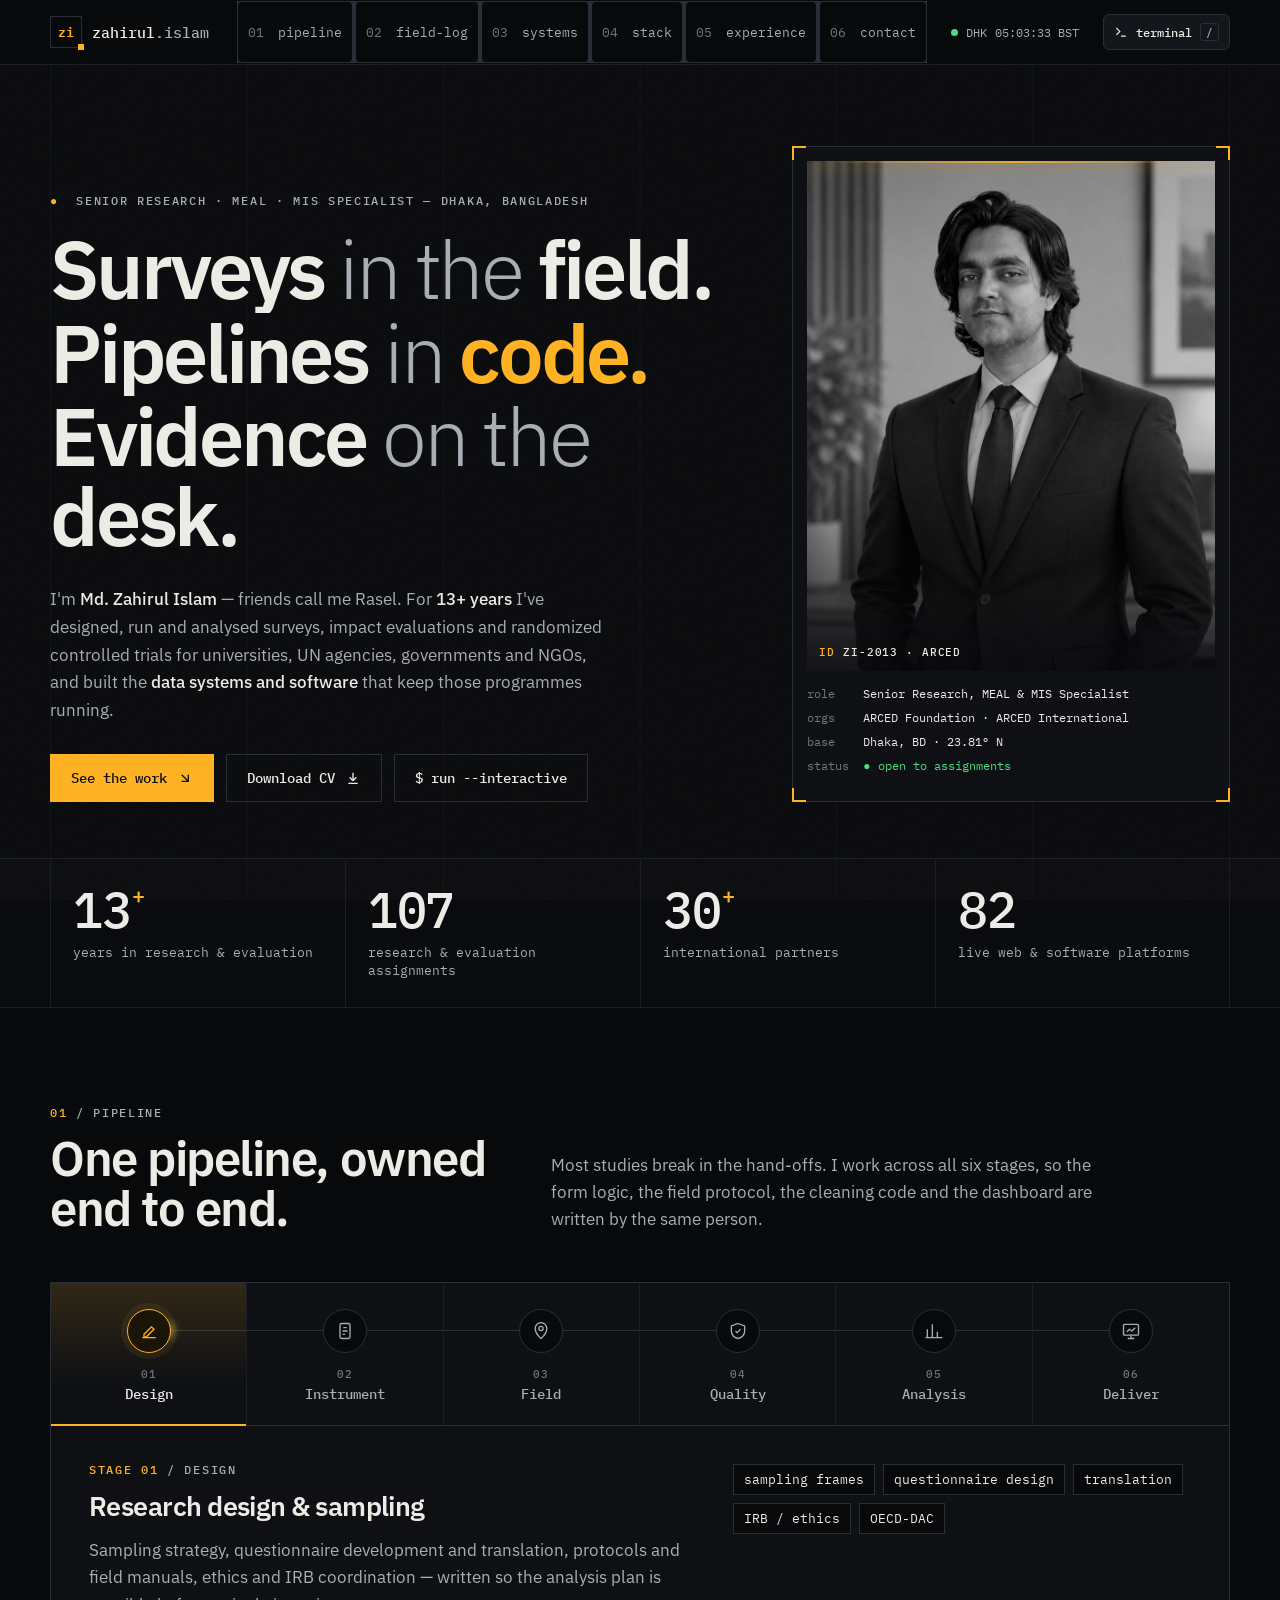
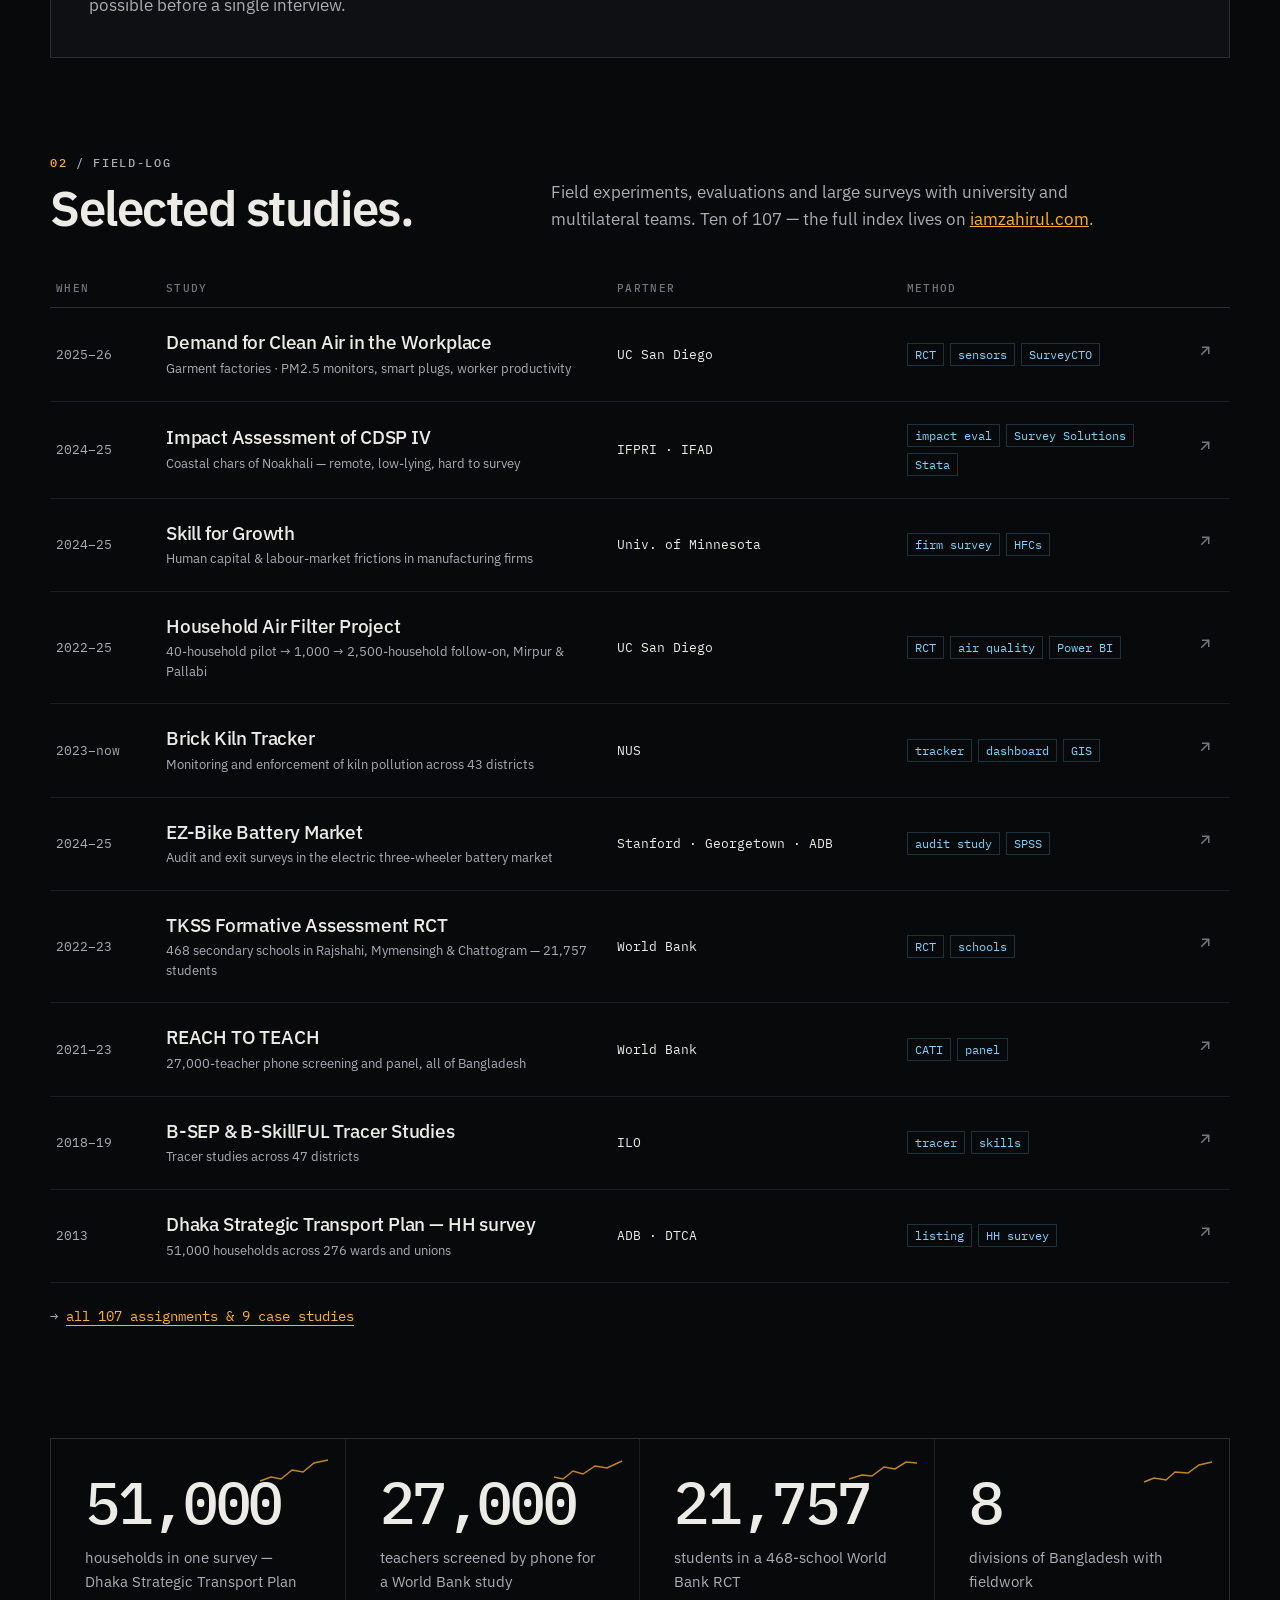
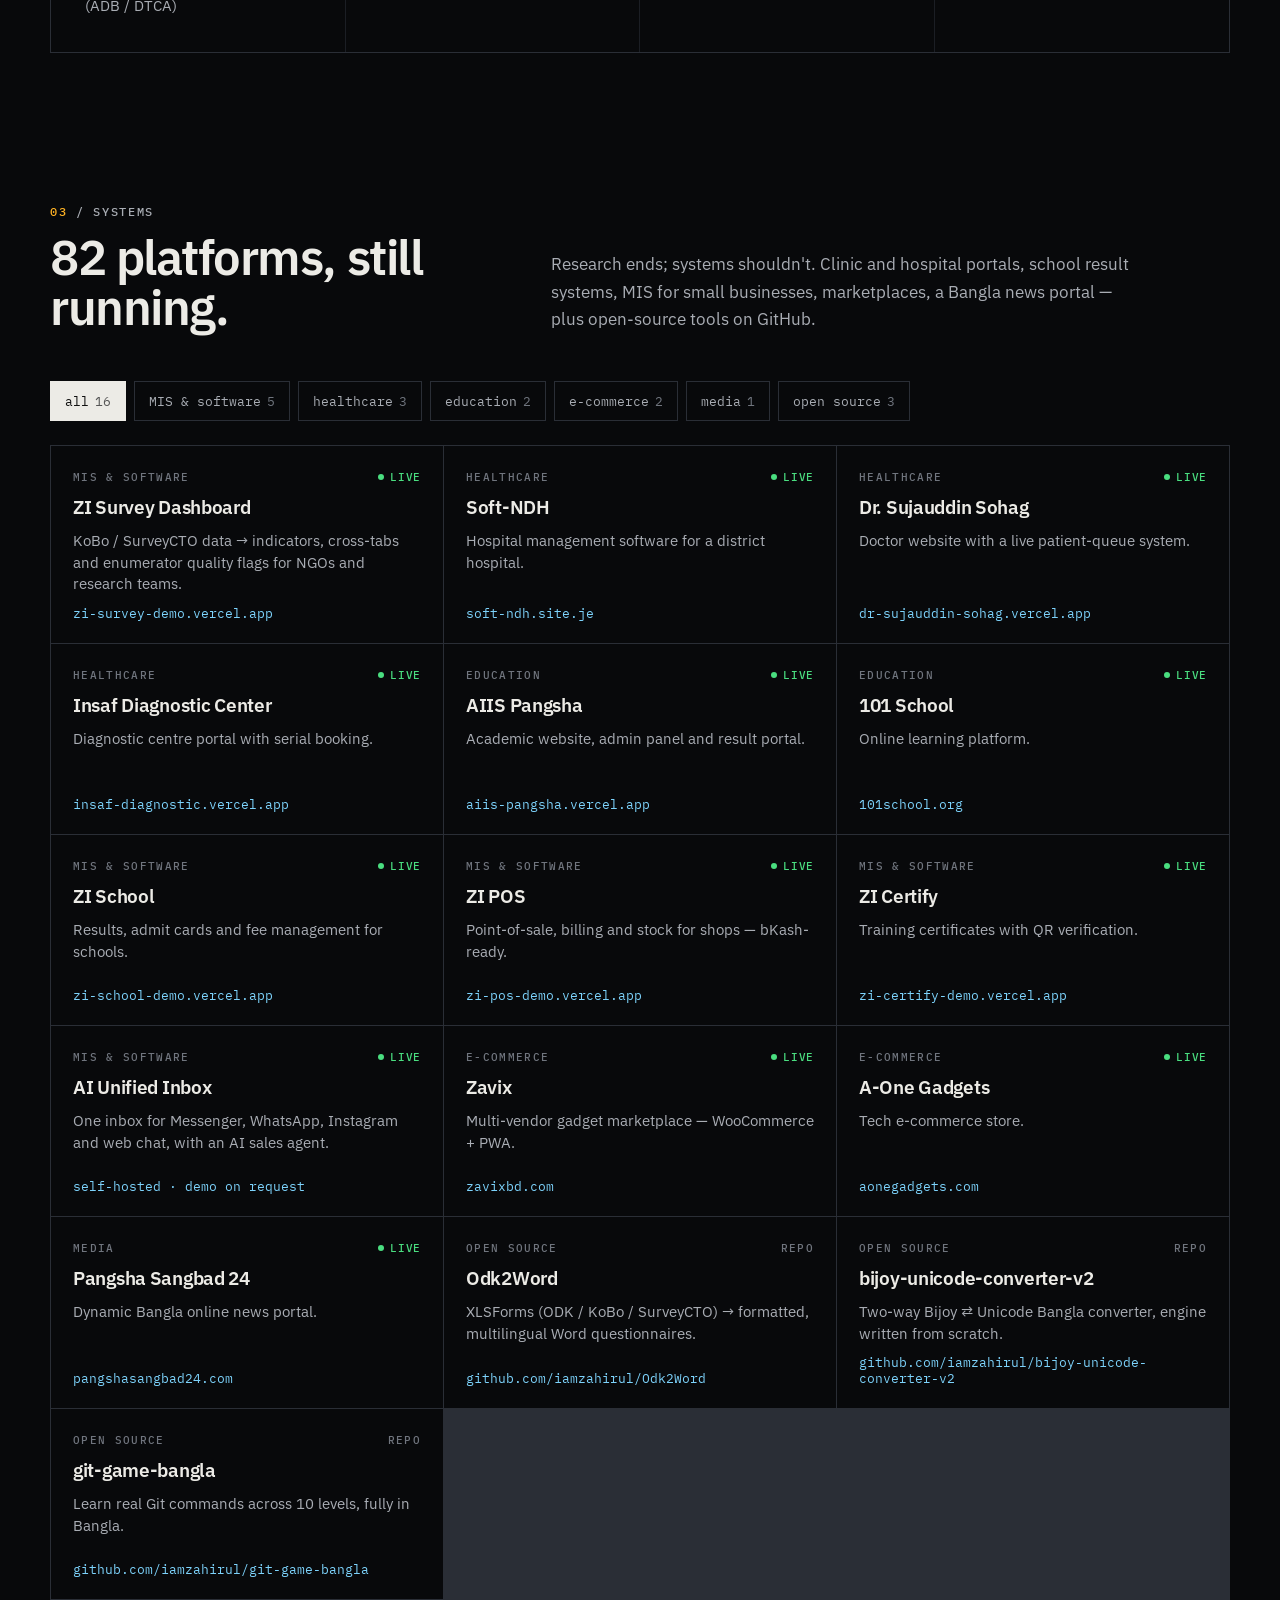
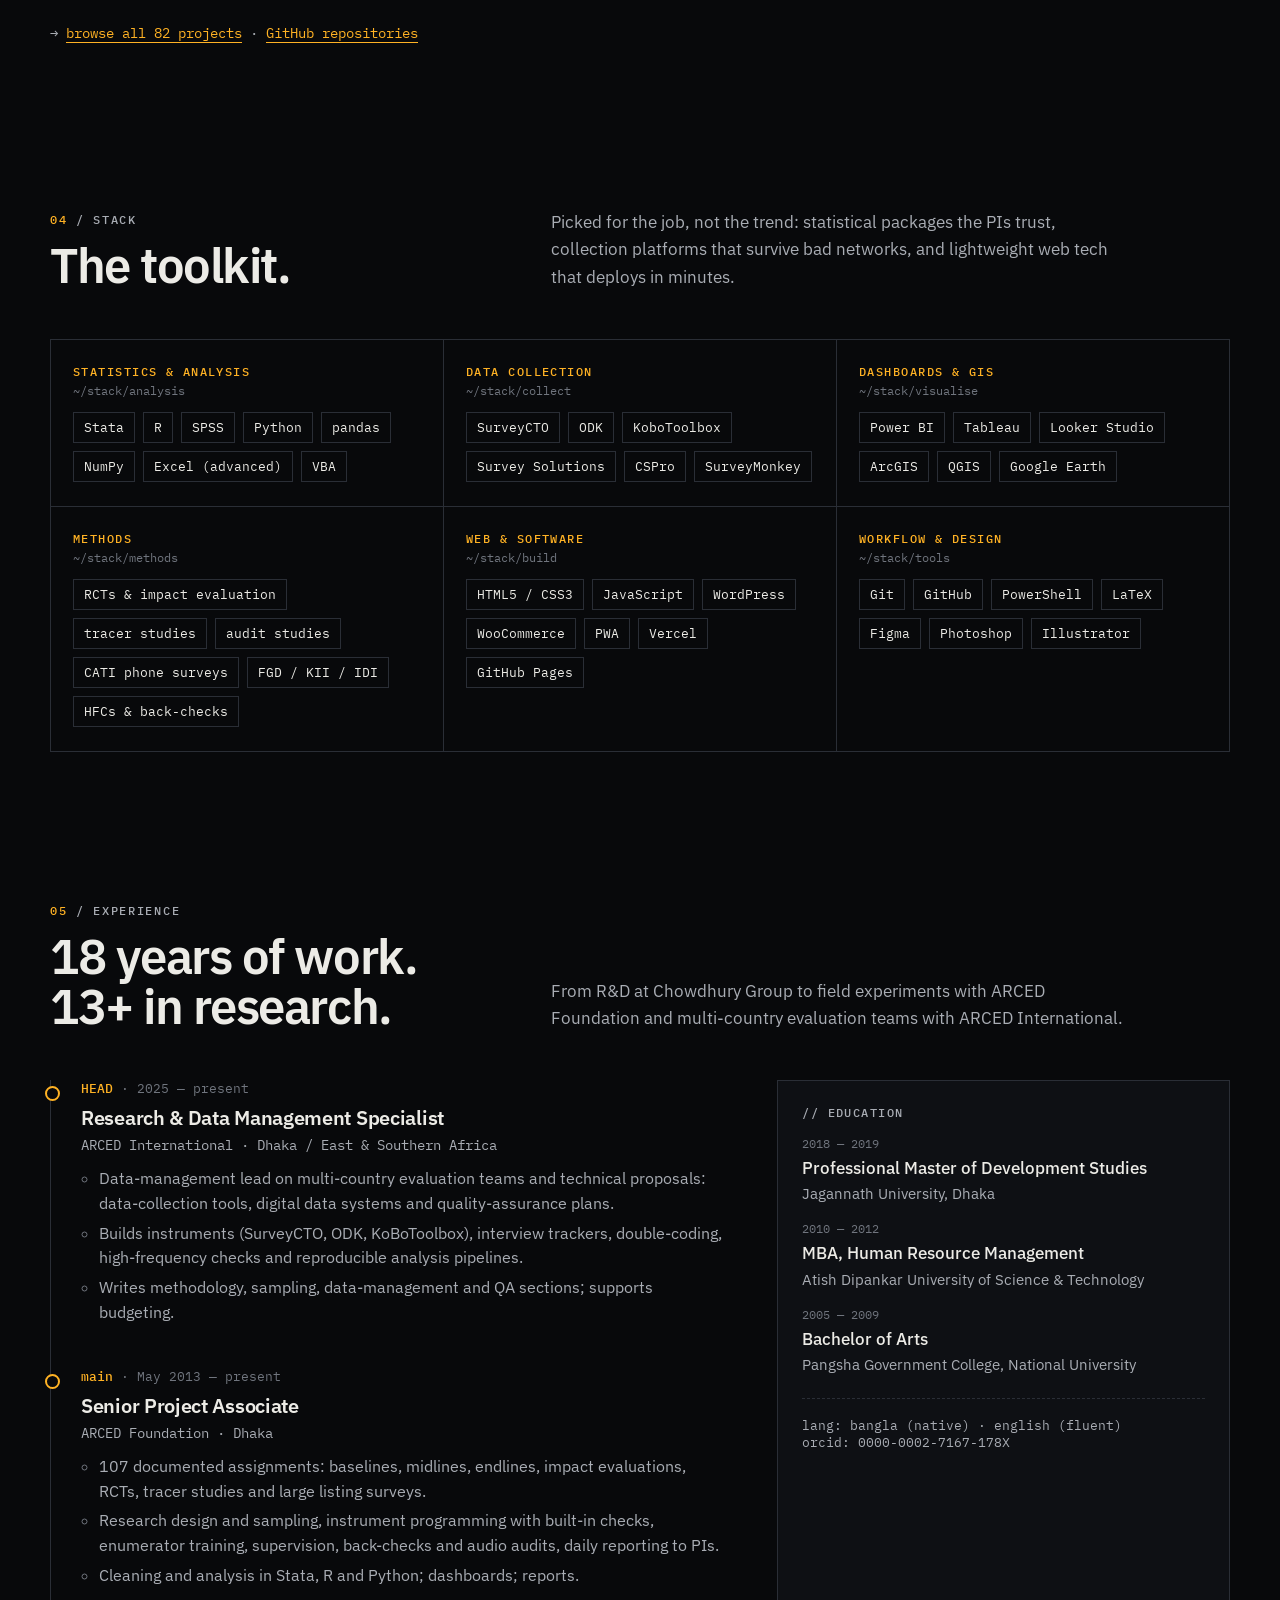
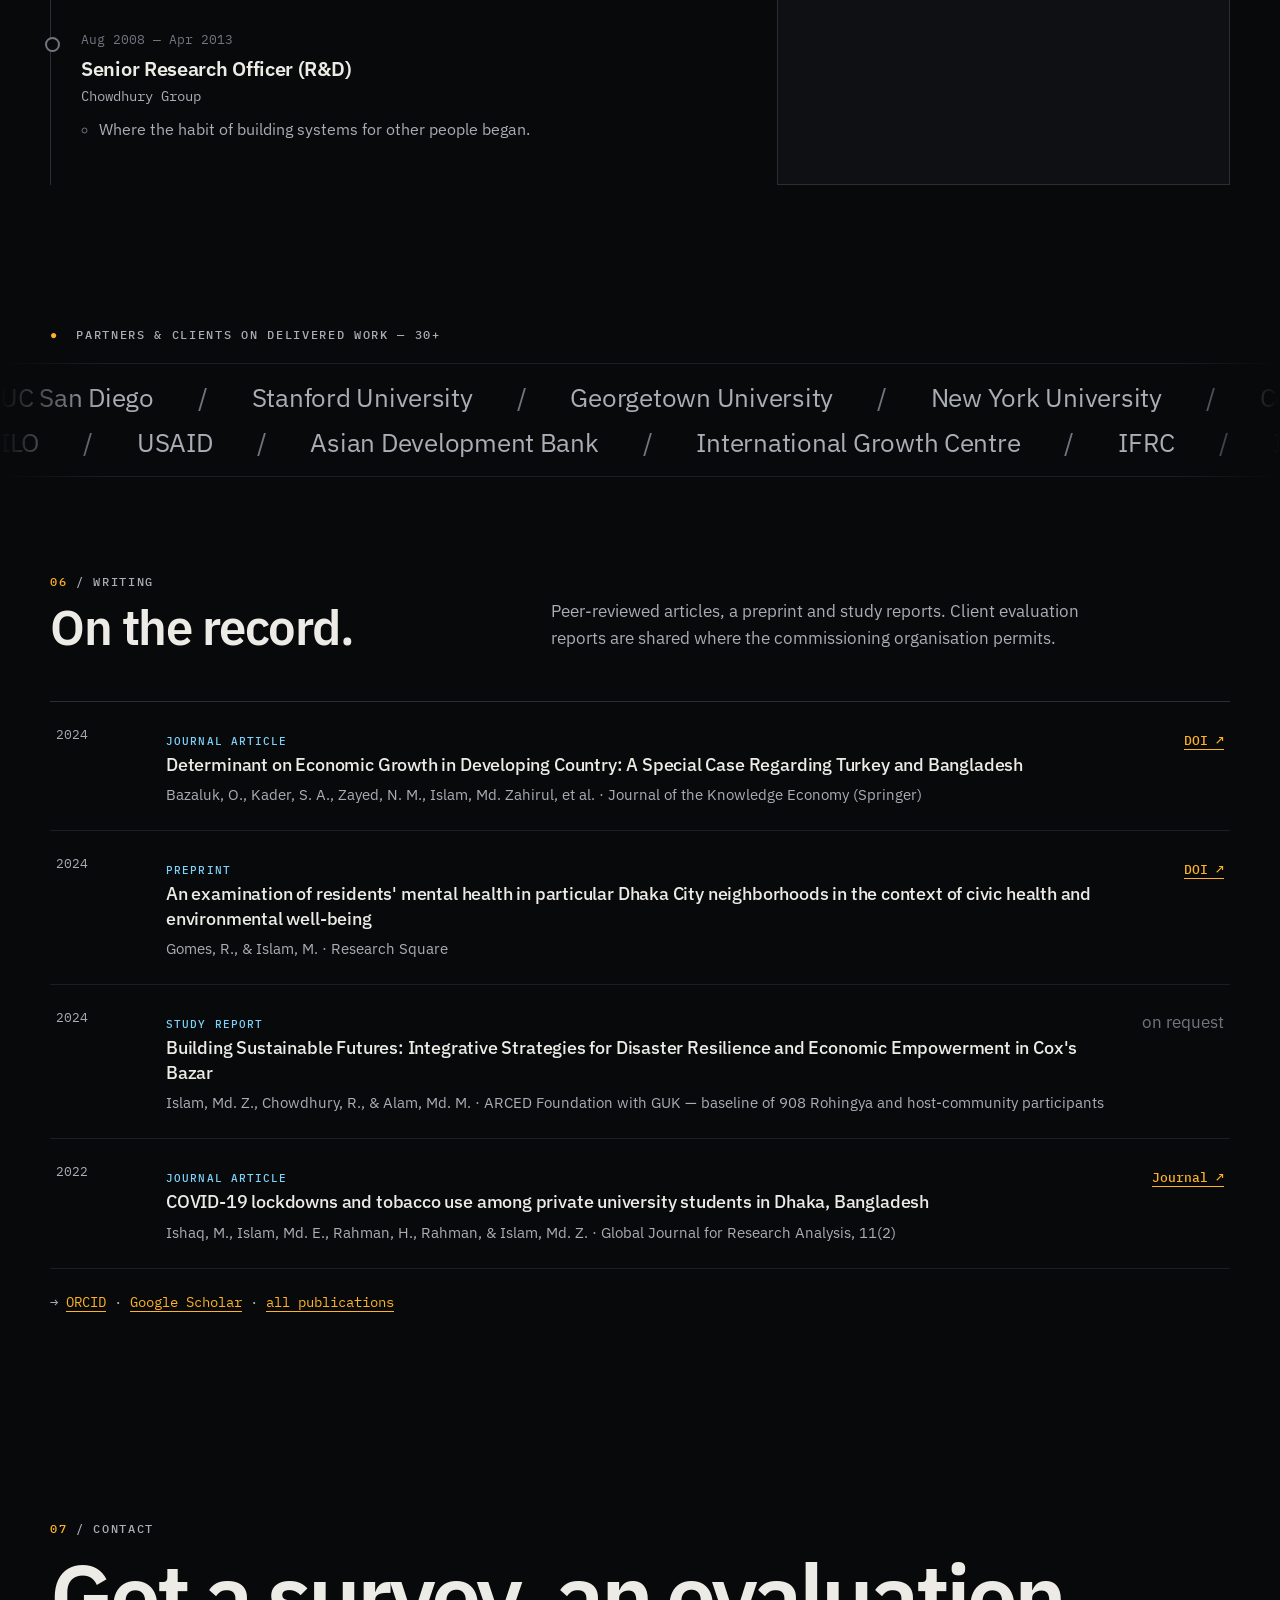
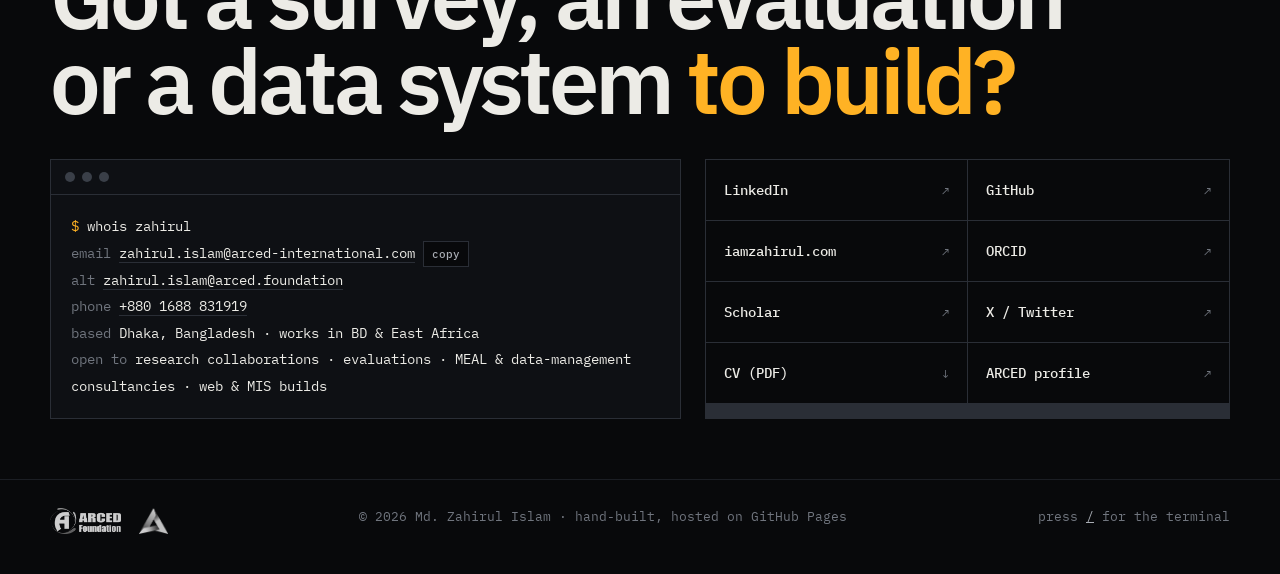
==== commit 4b6c889a: "Redesign: terminal-console portfolio, content synced with iamzahirul.com" ====
--- a/index.html
+++ b/index.html
@@ -3,222 +3,808 @@
 <head>
 <meta charset="utf-8">
 <meta name="viewport" content="width=device-width, initial-scale=1">
-<title>Zahirul Islam — Data Analyst &amp; Research Specialist, Dhaka</title>
-<meta name="description" content="Official portfolio of Md. Zahirul Islam — Senior Project Associate at ARCED Foundation. 12+ years of survey research, impact evaluation and data analysis across 100+ projects in Bangladesh.">
+<title>Zahirul Islam — Research engineer · MEAL · MIS · Dhaka</title>
+<meta name="description" content="Md. Zahirul Islam (Rasel): 13+ years running surveys, impact evaluations and RCTs for universities, UN agencies and NGOs — and building the data systems and software behind them. 107 assignments, 30+ partners, 82 live platforms.">
 <meta name="author" content="Md. Zahirul Islam">
 <link rel="canonical" href="https://iamzahirul.github.io/">
+<meta name="theme-color" content="#08090b">
 <meta property="og:type" content="website">
-<meta property="og:title" content="Zahirul Islam — Data Analyst &amp; Research Specialist, Dhaka">
-<meta property="og:description" content="Official portfolio of Md. Zahirul Islam — Senior Project Associate at ARCED Foundation. 12+ years of survey research, impact evaluation and data analysis across 100+ projects in Bangladesh.">
 <meta property="og:url" content="https://iamzahirul.github.io/">
+<meta property="og:title" content="Zahirul Islam — Surveys in the field. Pipelines in code. Evidence on the desk.">
+<meta property="og:description" content="13+ years · 107 research & evaluation assignments · 30+ international partners · 82 live web & software platforms.">
 <meta property="og:image" content="https://iamzahirul.github.io/assets/img/zahirul-square.jpg">
 <meta name="twitter:card" content="summary">
 <meta name="twitter:site" content="@raselnet97">
-<meta name="theme-color" content="#0f2a44">
-<link rel="icon" type="image/png" sizes="64x64" href="assets/img/icon-64.png">
+<link rel="icon" href="assets/img/icon-64.png" sizes="64x64">
 <link rel="apple-touch-icon" href="assets/img/icon-180.png">
 <link rel="preconnect" href="https://fonts.googleapis.com">
 <link rel="preconnect" href="https://fonts.gstatic.com" crossorigin>
-<link href="https://fonts.googleapis.com/css2?family=Fraunces:ital,wght@0,500;0,600;1,500&family=Inter:wght@400;500;600&display=swap" rel="stylesheet">
-<link rel="stylesheet" href="assets/css/style.css?v=5">
-<script>try{var t=localStorage.getItem('theme');if(t==='light'||t==='dark')document.documentElement.setAttribute('data-theme',t);}catch(e){}</script>
+<link href="https://fonts.googleapis.com/css2?family=IBM+Plex+Mono:wght@400;500&family=IBM+Plex+Sans:wght@300;400;500;600&display=swap" rel="stylesheet">
+<script type="application/ld+json">
+{"@context":"https://schema.org","@type":"Person","name":"Md. Zahirul Islam","alternateName":["Zahirul Islam","Zahirul Islam Rasel"],"jobTitle":"Senior Research, MEAL & MIS Specialist","worksFor":[{"@type":"Organization","name":"ARCED Foundation","url":"https://arced.foundation"},{"@type":"Organization","name":"ARCED International","url":"https://arced-international.com"}],"address":{"@type":"PostalAddress","addressLocality":"Dhaka","addressCountry":"BD"},"url":"https://iamzahirul.github.io/","sameAs":["https://iamzahirul.com","https://www.linkedin.com/in/iamzahirul-com/","https://github.com/iamzahirul","https://orcid.org/0000-0002-7167-178X","https://x.com/raselnet97"]}
+</script>
+<style>
+:root{
+  --bg:#08090b; --bg2:#0e1014; --bg3:#13161b;
+  --line:#1b1e24; --line2:#2a2e36;
+  --fg:#ecebe6; --fg2:#a9adb4; --fg3:#70757e;
+  --amber:#ffb224; --amber-dim:#ffb22426; --cyan:#7dd3fc; --ok:#4ade80;
+  --sans:"IBM Plex Sans",system-ui,-apple-system,"Segoe UI",sans-serif;
+  --mono:"IBM Plex Mono",ui-monospace,SFMono-Regular,Menlo,Consolas,monospace;
+  --wrap:1180px; --pad:clamp(16px,4vw,40px);
+  --ease:cubic-bezier(.2,.8,.2,1);
+}
+*{box-sizing:border-box}
+html{scroll-behavior:smooth;-webkit-text-size-adjust:100%}
+body{margin:0;background:var(--bg);color:var(--fg);font:400 17px/1.6 var(--sans);-webkit-font-smoothing:antialiased;overflow-x:hidden}
+body::before{content:"";position:fixed;inset:0;pointer-events:none;z-index:0;opacity:.05;
+  background-image:url("data:image/svg+xml,%3Csvg xmlns='http://www.w3.org/2000/svg' width='160' height='160'%3E%3Cfilter id='n'%3E%3CfeTurbulence type='fractalNoise' baseFrequency='.85' numOctaves='2' stitchTiles='stitch'/%3E%3C/filter%3E%3Crect width='100%25' height='100%25' filter='url(%23n)'/%3E%3C/svg%3E")}
+.guides{position:fixed;inset:0;pointer-events:none;z-index:0;display:flex;justify-content:center}
+.guides i{width:min(var(--wrap),100% - 2*var(--pad));height:100%;
+  background:linear-gradient(90deg,var(--line) 1px,transparent 1px) 0 0/calc(100%/6) 100%;border-right:1px solid var(--line);opacity:.55}
+a{color:inherit}
+img{max-width:100%;display:block}
+::selection{background:var(--amber);color:#111}
+:focus-visible{outline:2px solid var(--amber);outline-offset:3px;border-radius:2px}
+.skip{position:absolute;left:-999px;top:8px;background:var(--amber);color:#111;padding:8px 14px;z-index:100;font:500 14px var(--mono)}
+.skip:focus{left:8px}
+.wrap{position:relative;z-index:1;width:min(var(--wrap),100% - 2*var(--pad));margin-inline:auto}
+.mono{font-family:var(--mono)}
+.label{font:500 12px/1 var(--mono);letter-spacing:.14em;text-transform:uppercase;color:var(--fg2)}
+.label b{color:var(--amber);font-weight:500}
+
+/* nav */
+header.top{position:sticky;top:0;z-index:50;backdrop-filter:blur(10px);-webkit-backdrop-filter:blur(10px);background:#08090bcc;border-bottom:1px solid var(--line)}
+.top .wrap{display:flex;align-items:center;gap:24px;height:64px}
+.brand{display:flex;align-items:center;gap:10px;text-decoration:none;font:500 15px var(--mono)}
+.brand .mk{display:grid;place-items:center;width:32px;height:32px;border:1px solid var(--line2);font:600 13px var(--mono);color:var(--amber);position:relative}
+.brand .mk::after{content:"";position:absolute;right:-3px;bottom:-3px;width:6px;height:6px;background:var(--amber)}
+.brand span{color:var(--fg2)} .brand span b{color:var(--fg);font-weight:500}
+nav.links{display:flex;gap:4px;margin-left:auto}
+nav.links a{font:400 13px var(--mono);color:var(--fg2);text-decoration:none;padding:10px 10px;border-radius:4px;transition:color .2s}
+nav.links a:hover{color:var(--fg)} nav.links a i{font-style:normal;color:var(--fg3);margin-right:4px}
+.clock{font:400 12px var(--mono);color:var(--fg2);display:flex;align-items:center;gap:8px;white-space:nowrap}
+.dot{width:7px;height:7px;border-radius:50%;background:var(--ok);box-shadow:0 0 0 0 #4ade8066;animation:pulse 2s infinite}
+@keyframes pulse{0%{box-shadow:0 0 0 0 #4ade8066}70%{box-shadow:0 0 0 8px #4ade8000}100%{box-shadow:0 0 0 0 #4ade8000}}
+.kbtn{font:500 12px var(--mono);color:var(--fg);background:var(--bg3);border:1px solid var(--line2);padding:8px 10px;border-radius:6px;cursor:pointer;display:flex;gap:8px;align-items:center;min-height:36px}
+.kbtn:hover{border-color:var(--amber)}
+.kbtn kbd{font:inherit;color:var(--fg2);border:1px solid var(--line2);border-radius:3px;padding:1px 5px;font-size:11px}
+.menu{display:none}
+
+/* hero */
+.hero{padding:clamp(48px,9vh,110px) 0 56px;position:relative}
+.hero .wrap{display:grid;grid-template-columns:minmax(0,1.55fr) minmax(0,1fr);gap:clamp(28px,5vw,72px);align-items:end}
+.hero h1{font-weight:600;font-size:clamp(2.55rem,6.3vw,5.4rem);line-height:.98;letter-spacing:-.04em;margin:22px 0 26px}
+.ln{display:block;overflow:hidden;padding-bottom:.06em}
+.ln>span{display:inline-block;transform:translateY(105%);transition:transform 1s var(--ease)}
+.ready .ln>span{transform:none}
+.ln:nth-child(2)>span{transition-delay:.12s}.ln:nth-child(3)>span{transition-delay:.24s}
+.hero h1 em{font-style:normal;color:var(--amber)}
+.hero h1 .thin{font-weight:300;color:var(--fg2)}
+.lede{max-width:56ch;color:var(--fg2);font-size:clamp(16px,1.35vw,18.5px);margin:0 0 30px}
+.lede b{color:var(--fg);font-weight:500}
+.ctas{display:flex;flex-wrap:wrap;gap:12px}
+.btn{display:inline-flex;align-items:center;gap:10px;min-height:48px;padding:0 20px;font:500 14px var(--mono);text-decoration:none;border:1px solid var(--line2);color:var(--fg);background:transparent;cursor:pointer;transition:background .2s,border-color .2s,transform .2s var(--ease)}
+.btn:hover{border-color:var(--fg2)} .btn:active{transform:scale(.98)}
+.btn.pri{background:var(--amber);border-color:var(--amber);color:#111}
+.btn.pri:hover{background:#ffc04d}
+.btn svg{width:16px;height:16px}
+
+.idcard{position:relative;border:1px solid var(--line2);background:var(--bg2);padding:14px}
+.idcard .ph{position:relative;aspect-ratio:4/5;overflow:hidden;background:#111}
+.idcard img{width:100%;height:100%;object-fit:cover;object-position:50% 18%;filter:grayscale(1) contrast(1.08) brightness(.92);transition:filter .8s var(--ease),transform 1.2s var(--ease)}
+.idcard:hover img{filter:none;transform:scale(1.03)}
+.idcard .ph::after{content:"";position:absolute;inset:0;background:linear-gradient(180deg,transparent 55%,#08090bdd)}
+.scan{position:absolute;left:0;right:0;height:2px;background:linear-gradient(90deg,transparent,var(--amber),transparent);box-shadow:0 0 18px var(--amber);top:0;animation:scan 4.5s var(--ease) infinite;z-index:2;opacity:.8}
+@keyframes scan{0%{top:0;opacity:0}10%{opacity:.85}90%{opacity:.85}100%{top:100%;opacity:0}}
+.corner{position:absolute;width:14px;height:14px;border-color:var(--amber);border-style:solid;z-index:3}
+.c1{top:-1px;left:-1px;border-width:2px 0 0 2px}.c2{top:-1px;right:-1px;border-width:2px 2px 0 0}.c3{bottom:-1px;left:-1px;border-width:0 0 2px 2px}.c4{bottom:-1px;right:-1px;border-width:0 2px 2px 0}
+.meta{display:grid;grid-template-columns:auto 1fr;gap:6px 14px;font:400 12px/1.5 var(--mono);margin-top:14px}
+.meta dt{color:var(--fg3)} .meta dd{margin:0;color:var(--fg)}
+.meta .ok{color:var(--ok)}
+.ph .tag{position:absolute;left:12px;bottom:12px;z-index:3;font:500 11px var(--mono);color:var(--fg);letter-spacing:.08em}
+.ph .tag b{color:var(--amber);font-weight:500}
+
+/* metrics */
+.metrics{border-block:1px solid var(--line);background:#0b0c0fcc}
+.metrics .wrap{display:grid;grid-template-columns:repeat(4,1fr)}
+.metric{padding:26px 22px;border-left:1px solid var(--line)}
+.metric:last-child{border-right:1px solid var(--line)}
+.metric .n{font:500 clamp(2rem,4vw,3.1rem)/1 var(--mono);letter-spacing:-.03em;font-variant-numeric:tabular-nums}
+.metric .n sup{font-size:.45em;color:var(--amber);vertical-align:top;margin-left:2px}
+.metric p{margin:10px 0 0;font:400 13px/1.4 var(--mono);color:var(--fg2)}
+
+/* sections */
+section{position:relative;z-index:1;padding:clamp(72px,11vh,130px) 0}
+.sh{display:grid;grid-template-columns:minmax(0,1fr) minmax(0,1.5fr);gap:24px 48px;align-items:end;margin-bottom:48px}
+.sh h2{margin:14px 0 0;font-weight:600;font-size:clamp(1.9rem,3.8vw,3.1rem);line-height:1.04;letter-spacing:-.03em}
+.sh p{margin:0;color:var(--fg2);max-width:58ch}
+.rv{opacity:0;transform:translateY(22px);transition:opacity .9s var(--ease),transform .9s var(--ease)}
+.rv.in{opacity:1;transform:none}
+
+/* pipeline */
+.pipe{border:1px solid var(--line2);background:var(--bg2)}
+.stages{position:relative;display:grid;grid-template-columns:repeat(6,1fr);border-bottom:1px solid var(--line2)}
+.rail{position:absolute;left:8.33%;right:8.33%;top:47px;height:1px;background:var(--line2);pointer-events:none}
+.rail .pk{position:absolute;top:-2px;left:0;width:22px;height:5px;border-radius:3px;background:var(--amber);box-shadow:0 0 12px var(--amber);animation:flow 5.5s linear infinite}
+.rail .pk:nth-child(2){animation-delay:-1.8s;background:var(--cyan);box-shadow:0 0 12px var(--cyan)}
+.rail .pk:nth-child(3){animation-delay:-3.7s}
+@keyframes flow{from{left:0;opacity:0}6%{opacity:1}94%{opacity:1}to{left:calc(100% - 22px);opacity:0}}
+.stage{position:relative;background:none;border:0;border-right:1px solid var(--line);color:var(--fg2);text-align:center;padding:26px 8px 22px;cursor:pointer;font:inherit;min-height:44px;transition:background .3s,color .3s}
+.stage:last-child{border-right:0}
+.stage .node{display:grid;place-items:center;width:44px;height:44px;margin:0 auto 14px;border:1px solid var(--line2);background:var(--bg);border-radius:50%;position:relative;z-index:1;transition:border-color .3s,background .3s,box-shadow .3s}
+.stage svg{width:20px;height:20px;stroke:currentColor;fill:none;stroke-width:1.6}
+.stage .sn{display:block;font:500 11px var(--mono);color:var(--fg3);letter-spacing:.1em}
+.stage .st{display:block;font:500 14px var(--mono);margin-top:4px}
+.stage:hover{color:var(--fg)}
+.stage[aria-selected="true"]{color:var(--fg);background:linear-gradient(180deg,var(--amber-dim),transparent 70%)}
+.stage[aria-selected="true"] .node{border-color:var(--amber);background:#1b1408;color:var(--amber);box-shadow:0 0 0 6px #ffb22412}
+.stage .bar{position:absolute;left:0;bottom:-1px;height:2px;width:0;background:var(--amber)}
+.stage[aria-selected="true"] .bar{animation:fill var(--cycle,5s) linear forwards}
+.paused .stage[aria-selected="true"] .bar{animation:none;width:100%}
+@keyframes fill{to{width:100%}}
+.detail{display:grid;grid-template-columns:minmax(0,1.3fr) minmax(0,1fr);gap:24px 48px;padding:clamp(22px,3vw,38px)}
+.detail h3{margin:8px 0 10px;font-weight:600;font-size:clamp(1.3rem,2.2vw,1.7rem);letter-spacing:-.02em}
+.detail p{margin:0;color:var(--fg2)}
+.detail .tools{display:flex;flex-wrap:wrap;gap:8px;align-content:flex-start}
+.chip{font:400 13px var(--mono);color:var(--fg);border:1px solid var(--line2);padding:6px 10px;background:var(--bg);transition:border-color .2s,color .2s}
+.chip:hover{border-color:var(--amber);color:var(--amber)}
+.swap{animation:swap .5s var(--ease)}
+@keyframes swap{from{opacity:0;transform:translateY(8px)}to{opacity:1;transform:none}}
+
+/* field log */
+.log{border-top:1px solid var(--line2)}
+.row{display:grid;grid-template-columns:90px minmax(0,1.6fr) minmax(0,1fr) minmax(0,1fr) 28px;gap:20px;align-items:center;padding:22px 6px;border-bottom:1px solid var(--line);text-decoration:none;position:relative;transition:background .3s,padding .3s var(--ease)}
+.row::before{content:"";position:absolute;left:0;top:-1px;bottom:-1px;width:2px;background:var(--amber);transform:scaleY(0);transition:transform .35s var(--ease)}
+.row.rv{transition:opacity .8s var(--ease) var(--d,0ms),transform .8s var(--ease) var(--d,0ms),background .3s,padding .3s var(--ease)}
+.row:hover{background:linear-gradient(90deg,#ffb2240d,transparent 60%);padding-left:18px}
+.row:hover::before{transform:scaleY(1)}
+.row .yr{font:400 13px var(--mono);color:var(--fg2)}
+.row .ti{font-weight:500;font-size:clamp(16px,1.5vw,19px);letter-spacing:-.01em;line-height:1.3}
+.row .ti small{display:block;font:400 13px/1.5 var(--sans);color:var(--fg2);margin-top:4px;letter-spacing:0}
+.row .pt{font:400 13px var(--mono);color:var(--fg)}
+.row .tg{display:flex;flex-wrap:wrap;gap:6px}
+.row .tg span{font:400 11.5px var(--mono);color:var(--cyan);border:1px solid #7dd3fc33;padding:3px 7px}
+.row .ar{color:var(--fg3);transition:transform .3s var(--ease),color .3s}
+.row:hover .ar{color:var(--amber);transform:translate(3px,-3px)}
+.row .ar svg{width:18px;height:18px}
+.loghead{display:grid;grid-template-columns:90px minmax(0,1.6fr) minmax(0,1fr) minmax(0,1fr) 28px;gap:20px;padding:0 6px 12px}
+.loghead span{font:500 11px var(--mono);letter-spacing:.12em;text-transform:uppercase;color:var(--fg3)}
+.more{margin-top:24px;font:400 14px var(--mono);color:var(--fg2)}
+.more a{color:var(--amber);text-underline-offset:4px}
+
+/* scale */
+.scale{display:grid;grid-template-columns:repeat(4,1fr);border:1px solid var(--line2)}
+.sc{padding:clamp(22px,3vw,34px);border-right:1px solid var(--line);position:relative;overflow:hidden}
+.sc:last-child{border-right:0}
+.sc .n{font:500 clamp(2.2rem,4.6vw,3.8rem)/1 var(--mono);letter-spacing:-.04em;color:var(--fg);font-variant-numeric:tabular-nums}
+.sc p{margin:14px 0 0;color:var(--fg2);font-size:15px}
+.sc .spark{position:absolute;right:16px;top:18px;width:70px;height:28px;stroke:var(--amber);fill:none;stroke-width:1.5;opacity:.75}
+.sc .spark path{stroke-dasharray:140;stroke-dashoffset:140;transition:stroke-dashoffset 1.6s var(--ease) .3s}
+.in .sc .spark path,.sc.in .spark path{stroke-dashoffset:0}
+
+/* systems */
+.filters{display:flex;flex-wrap:wrap;gap:8px;margin-bottom:24px}
+.filters button{font:400 13px var(--mono);color:var(--fg2);background:transparent;border:1px solid var(--line2);padding:0 14px;min-height:40px;cursor:pointer;transition:all .2s}
+.filters button:hover{color:var(--fg)}
+.filters button[aria-pressed="true"]{color:#111;background:var(--fg);border-color:var(--fg)}
+.filters button i{font-style:normal;color:var(--fg3);margin-left:6px}
+.filters button[aria-pressed="true"] i{color:#555}
+.grid{display:grid;grid-template-columns:repeat(3,1fr);gap:1px;background:var(--line2);border:1px solid var(--line2)}
+.card{position:relative;background:var(--bg);padding:24px 22px 22px;text-decoration:none;display:flex;flex-direction:column;gap:10px;min-height:190px;overflow:hidden;transition:background .3s}
+.card::before{content:"";position:absolute;inset:0;background:radial-gradient(320px circle at var(--mx,50%) var(--my,50%),#ffb2241a,transparent 60%);opacity:0;transition:opacity .3s;pointer-events:none}
+.card:hover::before{opacity:1}
+.card:hover{background:var(--bg2)}
+.card .cat{font:500 11px var(--mono);letter-spacing:.12em;text-transform:uppercase;color:var(--fg3);display:flex;justify-content:space-between}
+.card .cat .live{color:var(--ok);display:flex;gap:6px;align-items:center;letter-spacing:.06em}
+.card .cat .live::before{content:"";width:6px;height:6px;border-radius:50%;background:var(--ok)}
+.card h3{margin:2px 0 0;font-size:19px;font-weight:600;letter-spacing:-.015em;line-height:1.25}
+.card p{margin:0;color:var(--fg2);font-size:14.5px;line-height:1.5}
+.card .url{margin-top:auto;font:400 12.5px var(--mono);color:var(--cyan);overflow-wrap:anywhere}
+.card.hide{display:none}
+.card.pop{animation:swap .45s var(--ease) both}
+
+/* stack */
+.stack{display:grid;grid-template-columns:repeat(3,1fr);gap:1px;background:var(--line2);border:1px solid var(--line2)}
+.grp{background:var(--bg);padding:24px 22px}
+.grp h3{margin:0 0 4px;font:500 12px var(--mono);letter-spacing:.12em;text-transform:uppercase;color:var(--amber)}
+.grp .path{font:400 12px var(--mono);color:var(--fg3);margin-bottom:14px}
+.grp ul{list-style:none;margin:0;padding:0;display:flex;flex-wrap:wrap;gap:8px}
+
+/* experience */
+.xp{display:grid;grid-template-columns:minmax(0,1.5fr) minmax(0,1fr);gap:48px}
+.commits{border-left:1px solid var(--line2);padding-left:0;margin:0;list-style:none}
+.commit{position:relative;padding:0 0 38px 30px}
+.commit::before{content:"";position:absolute;left:-6px;top:6px;width:11px;height:11px;border-radius:50%;background:var(--bg);border:2px solid var(--amber)}
+.commit.past::before{border-color:var(--fg3)}
+.commit .h{font:400 12.5px var(--mono);color:var(--fg3)}
+.commit .h b{color:var(--amber);font-weight:500}
+.commit h3{margin:6px 0 2px;font-size:20px;font-weight:600;letter-spacing:-.015em}
+.commit .org{font:400 14px var(--mono);color:var(--fg2)}
+.commit ul{margin:12px 0 0;padding-left:18px;color:var(--fg2);font-size:15.5px}
+.commit li{margin:5px 0}
+.commit li::marker{color:var(--fg3)}
+.edu{border:1px solid var(--line2);background:var(--bg2);padding:24px}
+.edu h3{margin:0 0 16px;font:500 12px var(--mono);letter-spacing:.12em;text-transform:uppercase;color:var(--fg2)}
+.edu dl{margin:0}
+.edu dt{font:400 12px var(--mono);color:var(--fg3);margin-top:16px}
+.edu dt:first-child{margin-top:0}
+.edu dd{margin:4px 0 0;font-weight:500}
+.edu dd span{display:block;font-weight:400;color:var(--fg2);font-size:14.5px}
+.langs{margin-top:22px;padding-top:18px;border-top:1px dashed var(--line2);font:400 13px var(--mono);color:var(--fg2)}
+
+/* partners */
+.marquee{overflow:hidden;border-block:1px solid var(--line);padding:18px 0;-webkit-mask-image:linear-gradient(90deg,transparent,#000 8%,#000 92%,transparent);mask-image:linear-gradient(90deg,transparent,#000 8%,#000 92%,transparent)}
+.mrow{display:flex;gap:44px;width:max-content;animation:mq 60s linear infinite}
+.mrow.rev{animation-direction:reverse;animation-duration:70s;margin-top:14px}
+.marquee:hover .mrow{animation-play-state:paused}
+.mrow span{font:400 clamp(18px,2.2vw,26px)/1.2 var(--sans);color:var(--fg2);white-space:nowrap;letter-spacing:-.01em}
+.mrow span::after{content:"/";color:var(--fg3);margin-left:44px}
+@keyframes mq{to{transform:translateX(-50%)}}
+
+/* writing */
+.pubs{list-style:none;margin:0;padding:0;border-top:1px solid var(--line2)}
+.pub{display:grid;grid-template-columns:90px minmax(0,1fr) auto;gap:20px;padding:24px 6px;border-bottom:1px solid var(--line)}
+.pub .yr{font:400 13px var(--mono);color:var(--fg2)}
+.pub h3{margin:0;font-size:18px;font-weight:500;letter-spacing:-.01em;line-height:1.35}
+.pub p{margin:6px 0 0;color:var(--fg2);font-size:14.5px}
+.pub .k{font:500 11px var(--mono);letter-spacing:.1em;text-transform:uppercase;color:var(--cyan)}
+.pub a.doi{font:500 13px var(--mono);color:var(--amber);white-space:nowrap;text-underline-offset:4px;align-self:start;padding:6px 0}
+
+/* contact */
+.contact{padding-bottom:60px}
+.big{font-weight:600;font-size:clamp(2.4rem,7vw,6.2rem);line-height:.95;letter-spacing:-.045em;margin:18px 0 36px}
+.big em{font-style:normal;color:var(--amber)}
+.cgrid{display:grid;grid-template-columns:minmax(0,1.2fr) minmax(0,1fr);gap:24px}
+.console{border:1px solid var(--line2);background:var(--bg2);font:400 14px/1.9 var(--mono)}
+.console .bar{display:flex;gap:7px;padding:12px 14px;border-bottom:1px solid var(--line2)}
+.console .bar i{width:10px;height:10px;border-radius:50%;background:#3a3f48}
+.console .body{padding:18px 20px}
+.console .p{color:var(--amber)} .console .c{color:var(--fg3)}
+.console a{color:var(--fg);text-decoration-color:var(--line2);text-underline-offset:4px}
+.console a:hover{color:var(--cyan)}
+.copy{margin-left:8px;font:500 11px var(--mono);color:var(--fg2);background:var(--bg);border:1px solid var(--line2);padding:2px 8px;cursor:pointer;min-height:26px}
+.copy:hover{color:var(--amber);border-color:var(--amber)}
+.links{display:grid;grid-template-columns:1fr 1fr;gap:1px;background:var(--line2);border:1px solid var(--line2);align-content:start}
+.links a{display:flex;justify-content:space-between;align-items:center;gap:10px;background:var(--bg);padding:18px;text-decoration:none;font:500 14px var(--mono);min-height:60px;transition:background .2s,color .2s}
+.links a:hover{background:var(--bg2);color:var(--amber)}
+.links a span{color:var(--fg3);font-weight:400;font-size:12px}
+footer{position:relative;z-index:1;border-top:1px solid var(--line);padding:28px 0 40px}
+footer .wrap{display:flex;flex-wrap:wrap;gap:12px 28px;justify-content:space-between;font:400 12.5px var(--mono);color:var(--fg3)}
+footer a{color:var(--fg2)}
+.orgs{display:flex;gap:18px;align-items:center}
+.orgs img{height:26px;width:auto;opacity:.8;filter:grayscale(1) brightness(1.6)}
+.orgs a:hover img{opacity:1;filter:none}
+
+/* terminal modal */
+.term{position:fixed;inset:0;z-index:90;display:none;place-items:center;background:#000a;padding:16px}
+.term.open{display:grid;animation:fade .2s ease}
+@keyframes fade{from{opacity:0}}
+.tbox{width:min(760px,100%);height:min(520px,82vh);display:flex;flex-direction:column;background:#0a0b0e;border:1px solid var(--line2);box-shadow:0 30px 80px #000c;animation:rise .35s var(--ease)}
+@keyframes rise{from{transform:translateY(16px) scale(.98);opacity:0}}
+.tbar{display:flex;align-items:center;gap:8px;padding:10px 12px;border-bottom:1px solid var(--line2);font:400 12px var(--mono);color:var(--fg3)}
+.tbar i{width:11px;height:11px;border-radius:50%;background:#ff5f56}.tbar i:nth-child(2){background:#ffbd2e}.tbar i:nth-child(3){background:#27c93f}
+.tbar span{margin-left:auto;margin-right:auto}
+.tbar button{background:none;border:0;color:var(--fg2);font:500 12px var(--mono);cursor:pointer;min-height:32px;padding:0 8px}
+.tout{flex:1;overflow:auto;padding:16px 18px;font:400 14px/1.7 var(--mono);color:var(--fg)}
+.tout .p{color:var(--amber)} .tout .d{color:var(--fg2)} .tout .h{color:var(--cyan)} .tout a{color:var(--cyan)}
+.tin{display:flex;gap:10px;align-items:center;padding:12px 18px;border-top:1px solid var(--line2);font:400 14px var(--mono)}
+.tin label{color:var(--amber);white-space:nowrap}
+.tin input{flex:1;min-width:0;background:transparent;border:0;color:var(--fg);font:inherit;outline:none;caret-color:var(--amber);min-height:32px}
+.toast{position:fixed;left:50%;bottom:24px;transform:translate(-50%,20px);opacity:0;z-index:95;background:var(--fg);color:#111;font:500 13px var(--mono);padding:10px 16px;transition:all .3s var(--ease);pointer-events:none}
+.toast.show{opacity:1;transform:translate(-50%,0)}
+
+/* responsive */
+@media (max-width:1020px){
+  nav.links{display:none}
+  .menu{display:flex;margin-left:auto}
+  .clock .t{display:none}
+  .hero .wrap{grid-template-columns:1fr}
+  .idcard{max-width:420px}
+  .sh{grid-template-columns:1fr}
+  .stages{grid-template-columns:repeat(3,1fr)}
+  .stage:nth-child(4){border-right:0} .stage:nth-child(-n+4){border-bottom:1px solid var(--line)}
+  .rail{display:none}
+  .detail{grid-template-columns:1fr}
+  .grid,.stack{grid-template-columns:repeat(2,1fr)}
+  .scale{grid-template-columns:repeat(2,1fr)} .sc:nth-child(2){border-right:0} .sc:nth-child(-n+2){border-bottom:1px solid var(--line)}
+  .xp,.cgrid{grid-template-columns:1fr}
+  .row,.loghead{grid-template-columns:72px minmax(0,1fr) 24px}
+  .row .pt,.row .tg,.loghead span:nth-child(3),.loghead span:nth-child(4){display:none}
+}
+@media (max-width:640px){
+  body{font-size:16px}
+  .metrics .wrap{grid-template-columns:repeat(2,1fr)}
+  .metric{border-bottom:1px solid var(--line)} .metric:nth-child(2){border-right:1px solid var(--line)}
+  .stages{grid-template-columns:repeat(2,1fr)}
+  .stage{border-right:1px solid var(--line)!important;border-bottom:1px solid var(--line)} .stage:nth-child(2n){border-right:0!important}
+  .grid,.stack,.links{grid-template-columns:1fr}
+  .scale{grid-template-columns:1fr} .sc{border-right:0!important;border-bottom:1px solid var(--line)}
+  .pub{grid-template-columns:1fr;gap:8px}
+  .clock{display:none}
+  .row{grid-template-columns:1fr 20px;gap:10px} .row .yr{grid-column:1/-1} .loghead{display:none}
+}
+@media (prefers-reduced-motion:reduce){
+  *,*::before,*::after{animation-duration:.001ms!important;animation-iteration-count:1!important;transition-duration:.001ms!important;scroll-behavior:auto!important}
+  .ln>span{transform:none}.rv{opacity:1;transform:none}
+  .scan,.rail{display:none}
+  .mrow{animation:none;flex-wrap:wrap;width:auto}
+}
+</style>
 </head>
 <body>
-<header class="site-header">
-  <nav class="wrap nav" aria-label="Main">
-    <a class="brand" href="index.html"><span class="brand-mark">ZI</span><span>Zahirul Islam</span></a>
-    <ul class="nav-links" id="navLinks">
-      <li><a href="index.html">Home</a></li><li><a href="about.html">About</a></li><li><a href="experience.html">Experience</a></li><li><a href="projects.html">Projects</a></li><li><a href="publications.html">Publications</a></li><li><a href="contact.html">Contact</a></li>
-    </ul>
-    <div class="nav-actions">
-      <button class="icon-btn" id="themeToggle" type="button" aria-label="Toggle colour theme"></button>
-      <button class="icon-btn menu-btn" id="menuBtn" type="button" aria-label="Open menu" aria-expanded="false" aria-controls="navLinks"><svg viewBox="0 0 24 24" fill="none" stroke="currentColor" stroke-width="2" stroke-linecap="round"><path d="M4 7h16M4 12h16M4 17h16"/></svg></button>
-    </div>
-  </nav>
+<a class="skip" href="#main">Skip to content</a>
+<div class="guides" aria-hidden="true"><i></i></div>
+
+<header class="top">
+  <div class="wrap">
+    <a class="brand" href="#top" aria-label="Zahirul Islam, home">
+      <span class="mk" aria-hidden="true">zi</span>
+      <span><b>zahirul</b>.islam</span>
+    </a>
+    <nav class="links" aria-label="Sections">
+      <a href="#pipeline"><i>01</i>pipeline</a>
+      <a href="#work"><i>02</i>field-log</a>
+      <a href="#systems"><i>03</i>systems</a>
+      <a href="#stack"><i>04</i>stack</a>
+      <a href="#experience"><i>05</i>experience</a>
+      <a href="#contact"><i>06</i>contact</a>
+    </nav>
+    <div class="clock" aria-label="Local time in Dhaka"><span class="dot" aria-hidden="true"></span><span>DHK</span><span class="t" id="clock">--:--:--</span></div>
+    <button class="kbtn" id="openTerm" type="button" aria-haspopup="dialog" aria-controls="term">
+      <svg viewBox="0 0 24 24" width="14" height="14" fill="none" stroke="currentColor" stroke-width="2" aria-hidden="true"><path d="m4 17 6-6-6-6M12 19h8"/></svg>
+      <span>terminal</span><kbd>/</kbd>
+    </button>
+  </div>
 </header>
+
 <main id="main">
-
-<section class="hero">
-  <div class="wrap hero-grid">
+<section class="hero" id="top" style="padding-top:clamp(48px,9vh,110px)">
+  <div class="wrap">
     <div>
-      <span class="eyebrow">ARCED International ◆ ARCED Foundation · Dhaka, Bangladesh</span>
-      <h1>Turning field data into <span class="accent">evidence that decides.</span></h1>
-      <p class="lede">I'm Zahirul Islam, Senior Project Associate at ARCED Foundation and part of the ARCED International team. For 13+ years I have designed, run and analysed surveys, impact evaluations and randomized controlled trials — 100+ projects for universities, UN agencies, governments and NGOs.</p>
-      <div class="hero-tags">
-        <span class="chip accent">Impact evaluation &amp; RCTs</span>
-        <span class="chip">Stata · R · Python · SPSS</span>
-        <span class="chip">SurveyCTO · ODK · KoBo</span>
-        <span class="chip">Power BI · Tableau</span>
-        <span class="chip">GIS</span>
+      <div class="label"><b>●</b>&nbsp; senior research · MEAL · MIS specialist — dhaka, bangladesh</div>
+      <h1 aria-label="Surveys in the field. Pipelines in code. Evidence on the desk.">
+        <span class="ln" aria-hidden="true"><span>Surveys <span class="thin">in the</span> field.</span></span>
+        <span class="ln" aria-hidden="true"><span>Pipelines <span class="thin">in</span> <em>code.</em></span></span>
+        <span class="ln" aria-hidden="true"><span>Evidence <span class="thin">on the</span> desk.</span></span>
+      </h1>
+      <p class="lede">I'm <b>Md. Zahirul Islam</b> — friends call me Rasel. For <b>13+ years</b> I've designed, run and analysed surveys, impact evaluations and randomized controlled trials for universities, UN agencies, governments and NGOs, and built the <b>data systems and software</b> that keep those programmes running.</p>
+      <div class="ctas">
+        <a class="btn pri" href="#work">See the work
+          <svg viewBox="0 0 24 24" fill="none" stroke="currentColor" stroke-width="2" aria-hidden="true"><path d="M7 7l10 10M17 7v10H7"/></svg></a>
+        <a class="btn" href="https://iamzahirul.com/Zahirul_Islam_CV_2026.pdf" target="_blank" rel="noopener">Download CV
+          <svg viewBox="0 0 24 24" fill="none" stroke="currentColor" stroke-width="2" aria-hidden="true"><path d="M12 4v12m0 0-5-5m5 5 5-5M5 20h14"/></svg></a>
+        <button class="btn" type="button" data-open-term>$ run --interactive</button>
       </div>
-      <div class="hero-actions">
-        <a class="btn btn-primary" href="projects.html">Explore projects <svg viewBox="0 0 24 24" fill="none" stroke="currentColor" stroke-width="2.2" stroke-linecap="round" stroke-linejoin="round"><path d="M5 12h14M13 6l6 6-6 6"/></svg></a>
-        <a class="btn btn-ghost" href="contact.html">Get in touch</a>
+    </div>
+    <aside class="idcard rv" aria-label="Profile card">
+      <span class="corner c1"></span><span class="corner c2"></span><span class="corner c3"></span><span class="corner c4"></span>
+      <div class="ph">
+        <div class="scan" aria-hidden="true"></div>
+        <img src="assets/img/zahirul.jpg" alt="Portrait of Md. Zahirul Islam" width="600" height="750" fetchpriority="high">
+        <div class="tag"><b>ID</b> ZI-2013 · ARCED</div>
       </div>
-    </div>
-    <div class="portrait reveal">
-      <img src="assets/img/zahirul.jpg" alt="Portrait of Md. Zahirul Islam" width="900" height="1200" fetchpriority="high">
-      <div class="portrait-badge"><strong>13+ yrs</strong>research &amp; data practice</div>
-    </div>
-  </div>
-</section>
-
-<section class="section tight">
-  <div class="wrap stats reveal">
-    <div class="stat"><b>100+</b><span>research projects managed</span></div>
-    <div class="stat"><b>8,400</b><span>students assessed in a single World Bank study</span></div>
-    <div class="stat"><b>6,700</b><span>garment workers surveyed for one endline</span></div>
-    <div class="stat"><b>30+</b><span>international partners served</span></div>
-  </div>
-</section>
-
-<section class="section">
-  <div class="wrap">
-    <div class="section-head">
-      <div><span class="eyebrow">What I do</span><h2>From questionnaire to dashboard</h2></div>
-      <p>I cover the whole evidence pipeline — so findings reach clients clean, on time and defensible.</p>
-    </div>
-    <div class="grid grid-3">
-      <article class="card reveal"><div class="card-icon"><svg viewBox="0 0 24 24" fill="none" stroke="currentColor" stroke-width="2" stroke-linecap="round" stroke-linejoin="round"><rect x="5" y="4" width="14" height="17" rx="2"/><path d="M9 4V2h6v2M9 11h6M9 15h4"/></svg></div><h3>Study design &amp; instruments</h3><p>Sampling strategies, questionnaire development and translation, protocols and manuals, IRB and ethics compliance.</p></article>
-      <article class="card reveal"><div class="card-icon"><svg viewBox="0 0 24 24" fill="none" stroke="currentColor" stroke-width="2" stroke-linecap="round" stroke-linejoin="round"><circle cx="9" cy="8" r="3.5"/><path d="M2.5 20a6.5 6.5 0 0 1 13 0M16 4.5a3.5 3.5 0 0 1 0 7M21.5 20a6.5 6.5 0 0 0-4.5-6.2"/></svg></div><h3>Field &amp; team management</h3><p>Enumerator training, field supervision, back-checks and audio audits, daily reporting to PIs and clients — on CATI and in-person surveys.</p></article>
-      <article class="card reveal"><div class="card-icon"><svg viewBox="0 0 24 24" fill="none" stroke="currentColor" stroke-width="2" stroke-linecap="round" stroke-linejoin="round"><path d="m12 3 9 5-9 5-9-5 9-5z"/><path d="m3 13 9 5 9-5M3 18l9 5 9-5"/></svg></div><h3>Digital data systems</h3><p>SurveyCTO, ODK and KoBo form programming with built-in quality checks; data pipelines, cleaning and documentation in Stata, R and Python.</p></article>
-      <article class="card reveal"><div class="card-icon"><svg viewBox="0 0 24 24" fill="none" stroke="currentColor" stroke-width="2" stroke-linecap="round" stroke-linejoin="round"><path d="M4 20V10M10 20V4M16 20v-7M22 20H2"/></svg></div><h3>Analysis &amp; visualisation</h3><p>Descriptive and inferential analysis, rubric-based evaluation scoring, Power BI / Tableau / Looker Studio dashboards and GIS mapping.</p></article>
-      <article class="card reveal"><div class="card-icon"><svg viewBox="0 0 24 24" fill="none" stroke="currentColor" stroke-width="2" stroke-linecap="round" stroke-linejoin="round"><path d="M12 2 4 5v6c0 5 3.4 9.4 8 11 4.6-1.6 8-6 8-11V5l-8-3z"/><path d="m9 12 2 2 4-4"/></svg></div><h3>M&amp;E systems &amp; evaluation</h3><p>Monitoring frameworks, indicator design and OECD-DAC evaluations for development programmes — from inception to final report.</p></article>
-      <article class="card reveal"><div class="card-icon"><svg viewBox="0 0 24 24" fill="none" stroke="currentColor" stroke-width="2" stroke-linecap="round" stroke-linejoin="round"><circle cx="12" cy="12" r="9"/><path d="M3 12h18M12 3a14 14 0 0 1 0 18M12 3a14 14 0 0 0 0 18"/></svg></div><h3>Reporting &amp; proposals</h3><p>Evaluation reports, technical proposals and budgets for institutional tenders, plus web, graphics and document design.</p></article>
-    </div>
-  </div>
-</section>
-
-<section class="section band">
-  <div class="wrap">
-    <span class="eyebrow">Trusted by</span>
-    <h2>Partners and clients</h2>
-    <p class="muted" style="max-width:60ch">Research collaborations and consultancies delivered through ARCED Foundation and ARCED International since 2013.</p>
-    <div class="logo-wall"><span>World Bank</span><span>UC San Diego</span><span>Stanford University</span><span>Georgetown University</span><span>IFPRI &amp; IFAD</span><span>New York University</span><span>Columbia Business School</span><span>Princeton University</span><span>International Growth Centre</span><span>ILO</span><span>USAID</span><span>IFRC</span><span>Oxfam</span><span>Save the Children</span><span>Innovations for Poverty Action</span><span>National University of Singapore</span><span>MIT</span><span>Yale University</span><span>University of York</span><span>Plan International</span><span>Swisscontact</span><span>ActionAid</span><span>Action Against Hunger</span><span>GAIN</span><span>BRAC University</span><span>Sesame Workshop</span><span>Dalberg</span><span>University of Bremen</span><span>University of Minnesota</span></div>
-  </div>
-</section>
-
-<section class="section">
-  <div class="wrap">
-    <div class="section-head">
-      <div><span class="eyebrow">Selected work</span><h2>Featured projects</h2></div>
-      <a class="btn btn-ghost" href="projects.html">All 94 projects <svg viewBox="0 0 24 24" fill="none" stroke="currentColor" stroke-width="2.2" stroke-linecap="round" stroke-linejoin="round"><path d="M5 12h14M13 6l6 6-6 6"/></svg></a>
-    </div>
-    <div class="grid grid-3"><article class="card feature reveal">
-  <div class="card-icon"><svg viewBox="0 0 24 24" fill="none" stroke="currentColor" stroke-width="2" stroke-linecap="round" stroke-linejoin="round"><path d="m12 3 9 5-9 5-9-5 9-5z"/><path d="m3 13 9 5 9-5M3 18l9 5 9-5"/></svg></div>
-  <h3>Demand for Clean Air in the Workplace</h3>
-  <div class="meta"><span>UC San Diego · Nov 2025 – Mar 2026</span></div>
-  <p>Randomized field study in ready-made garment factories linking workplace air quality to worker productivity — calibrated PM2.5 monitors, smart-plug systems, attendance and productivity data, worker surveys.</p>
-  <div class="foot"><span class="chip">RCT</span><span class="chip">Sensor data</span><span class="chip">SurveyCTO</span></div>
-</article>
-<article class="card feature reveal">
-  <div class="card-icon"><svg viewBox="0 0 24 24" fill="none" stroke="currentColor" stroke-width="2" stroke-linecap="round" stroke-linejoin="round"><circle cx="12" cy="12" r="9"/><path d="M3 12h18M12 3a14 14 0 0 1 0 18M12 3a14 14 0 0 0 0 18"/></svg></div>
-  <h3>Brick Kiln Tracker — 43 districts</h3>
-  <div class="meta"><span>National University of Singapore · 2023 – present</span></div>
-  <p>Technology-enabled randomized study to improve monitoring and enforcement of brick-kiln pollution: tracker and dashboard across 43 districts, workshops with Department of Environment officials, longitudinal follow-ups.</p>
-  <div class="foot"><span class="chip">Dashboard</span><span class="chip">GIS</span><span class="chip">Government liaison</span></div>
-</article>
-<article class="card feature reveal">
-  <div class="card-icon"><svg viewBox="0 0 24 24" fill="none" stroke="currentColor" stroke-width="2" stroke-linecap="round" stroke-linejoin="round"><path d="M4 20V10M10 20V4M16 20v-7M22 20H2"/></svg></div>
-  <h3>Impact Assessment of CDSP IV</h3>
-  <div class="meta"><span>IFPRI &amp; IFAD · Nov 2024 – Feb 2025</span></div>
-  <p>Coastal char livelihoods impact assessment in Noakhali — Survey Solutions and SurveyCTO templates, listing/pilot/main surveys in Companiganj, Hatiya and Subarnachar, cleaned datasets to the PIs.</p>
-  <div class="foot"><span class="chip">Survey Solutions</span><span class="chip">Stata</span><span class="chip">Impact evaluation</span></div>
-</article>
-<article class="card feature reveal">
-  <div class="card-icon"><svg viewBox="0 0 24 24" fill="none" stroke="currentColor" stroke-width="2" stroke-linecap="round" stroke-linejoin="round"><circle cx="9" cy="8" r="3.5"/><path d="M2.5 20a6.5 6.5 0 0 1 13 0M16 4.5a3.5 3.5 0 0 1 0 7M21.5 20a6.5 6.5 0 0 0-4.5-6.2"/></svg></div>
-  <h3>Skill for Growth — Human Capital &amp; Labor-Market Frictions</h3>
-  <div class="meta"><span>University of Minnesota · Apr 2024 – Feb 2025</span></div>
-  <p>Large-scale study of manufacturing firms, managers and employees in Dhaka, Gazipur and Narayanganj: questionnaire development and testing, enumerator training, daily high-frequency checks.</p>
-  <div class="foot"><span class="chip">Firm survey</span><span class="chip">HFCs</span><span class="chip">Training</span></div>
-</article>
-<article class="card feature reveal">
-  <div class="card-icon"><svg viewBox="0 0 24 24" fill="none" stroke="currentColor" stroke-width="2" stroke-linecap="round" stroke-linejoin="round"><rect x="5" y="4" width="14" height="17" rx="2"/><path d="M9 4V2h6v2M9 11h6M9 15h4"/></svg></div>
-  <h3>EZ-Bike Battery Market — Audit &amp; Exit Surveys</h3>
-  <div class="meta"><span>Stanford, Georgetown, ADB &amp; PEDL · 2024 – 2025</span></div>
-  <p>Mixed-methods audit study of dealer price, information and reputation trade-offs in the electric three-wheeler battery market, with an incentivized consumer-preference survey.</p>
-  <div class="foot"><span class="chip">Audit study</span><span class="chip">Circular economy</span><span class="chip">SPSS</span></div>
-</article>
-<article class="card feature reveal">
-  <div class="card-icon"><svg viewBox="0 0 24 24" fill="none" stroke="currentColor" stroke-width="2" stroke-linecap="round" stroke-linejoin="round"><path d="M12 2 4 5v6c0 5 3.4 9.4 8 11 4.6-1.6 8-6 8-11V5l-8-3z"/><path d="m9 12 2 2 4-4"/></svg></div>
-  <h3>Household Air Filter Project</h3>
-  <div class="meta"><span>UC San Diego · Dec 2022 – Mar 2025</span></div>
-  <p>Randomized evaluation of air purifiers on health outcomes and willingness-to-pay in Pallabi and Mirpur — 40-household pilot, 1,000-household scale-up and a 2,500-household follow-on survey.</p>
-  <div class="foot"><span class="chip">RCT</span><span class="chip">Air-quality monitoring</span><span class="chip">Power BI</span></div>
-</article></div>
-  </div>
-</section>
-
-<section class="section tight">
-  <div class="wrap grid grid-2">
-    <article class="card reveal">
-      <span class="eyebrow">Latest learning</span>
-      <h3>Reproducible Research Fundamentals</h3>
-      <p>Completed the World Bank course on reproducible research and BIGD's crash course on research communications (2025), alongside a series on data science, analytics, Power BI and machine-learning basics with Cambridge International Qualifications.</p>
-      <div class="foot"><a href="about.html#training">See all training →</a></div>
-    </article>
-    <article class="card reveal">
-      <span class="eyebrow">Writing</span>
-      <h3>Publications &amp; reports</h3>
-      <p>Peer-reviewed articles on economic growth in developing countries and on COVID-19 lockdowns and tobacco use; a preprint on urban mental health in Dhaka; study and evaluation reports for IFRC, USAID and others.</p>
-      <div class="foot"><a href="publications.html">Browse publications →</a></div>
-    </article>
-  </div>
-</section>
-
-<section class="section">
-  <div class="wrap center">
-    <h2>Working on a survey, evaluation or data system?</h2>
-    <p class="lede" style="margin-inline:auto">I'm open to research collaborations, evaluation assignments and data-management consultancies in Bangladesh and, through ARCED International, across East Africa.</p>
-    <div class="hero-actions" style="justify-content:center;margin-top:20px">
-      <a class="btn btn-primary" href="mailto:zahirul.islam@arced.foundation"><svg viewBox="0 0 24 24" fill="none" stroke="currentColor" stroke-width="2" stroke-linecap="round" stroke-linejoin="round"><rect x="3" y="5" width="18" height="14" rx="2"/><path d="m3 7 9 6 9-6"/></svg> Email me</a>
-      <a class="btn btn-ghost" href="https://www.linkedin.com/in/zahirul-islam-dhaka/" target="_blank" rel="noopener"><svg viewBox="0 0 24 24" fill="currentColor"><path d="M20.45 20.45h-3.55v-5.57c0-1.33-.03-3.04-1.85-3.04-1.85 0-2.14 1.45-2.14 2.94v5.67H9.36V9h3.41v1.56h.05c.47-.9 1.63-1.85 3.36-1.85 3.6 0 4.27 2.37 4.27 5.45v6.29zM5.34 7.43a2.06 2.06 0 1 1 0-4.12 2.06 2.06 0 0 1 0 4.12zM7.12 20.45H3.56V9h3.56v11.45zM22.22 0H1.77C.79 0 0 .77 0 1.72v20.56C0 23.23.79 24 1.77 24h20.45c.98 0 1.78-.77 1.78-1.72V1.72C24 .77 23.2 0 22.22 0z"/></svg> LinkedIn</a>
-    </div>
-  </div>
-</section>
-</main>
-<footer class="site-footer">
-  <div class="wrap">
-    <div class="sig">
-      <div class="sig-col sig-id">
-        <div class="sig-name">Zahirul Islam</div>
-        <div class="sig-title">Senior Project Associate</div>
-        <p class="sig-tag">Research & Evaluation • Project Management • Data Analytics • Monitoring & Learning</p>
-        <div class="sig-meta"><a href="tel:+8801688831919">+880 1688 831919</a><span aria-hidden="true">·</span><span>Dhaka, Bangladesh</span></div>
-        <div class="sig-links">
-          <a href="https://sites.google.com/view/zahirul97" target="_blank" rel="noopener">Google Site</a><a href="https://orcid.org/0000-0002-7167-178X" target="_blank" rel="noopener">ORCID</a><a href="https://www.linkedin.com/in/zahirul-islam-dhaka/" target="_blank" rel="noopener">LinkedIn</a><a href="https://github.com/zahirul-islam-dhaka" target="_blank" rel="noopener">GitHub</a>
+      <dl class="meta">
+        <dt>role</dt><dd>Senior Research, MEAL &amp; MIS Specialist</dd>
+        <dt>orgs</dt><dd>ARCED Foundation · ARCED International</dd>
+        <dt>base</dt><dd>Dhaka, BD · 23.81° N</dd>
+        <dt>status</dt><dd class="ok">● open to assignments</dd>
+      </dl>
+    </aside>
+  </div>
+</section>
+
+<div class="metrics" role="region" aria-label="Key numbers">
+  <div class="wrap">
+    <div class="metric"><div class="n"><span data-count="13">13</span><sup>+</sup></div><p>years in research &amp; evaluation</p></div>
+    <div class="metric"><div class="n"><span data-count="107">107</span></div><p>research &amp; evaluation assignments</p></div>
+    <div class="metric"><div class="n"><span data-count="30">30</span><sup>+</sup></div><p>international partners</p></div>
+    <div class="metric"><div class="n"><span data-count="82">82</span></div><p>live web &amp; software platforms</p></div>
+  </div>
+</div>
+
+<section id="pipeline">
+  <div class="wrap">
+    <div class="sh rv">
+      <div><div class="label"><b>01</b> / pipeline</div><h2>One pipeline, owned end to end.</h2></div>
+      <p>Most studies break in the hand-offs. I work across all six stages, so the form logic, the field protocol, the cleaning code and the dashboard are written by the same person.</p>
+    </div>
+    <div class="pipe rv" id="pipe">
+      <div class="stages" role="tablist" aria-label="Pipeline stages">
+        <div class="rail" aria-hidden="true"><span class="pk"></span><span class="pk"></span><span class="pk"></span></div>
+      </div>
+      <div class="detail" id="detail" role="tabpanel" aria-live="polite"></div>
+    </div>
+  </div>
+</section>
+
+<section id="work" style="padding-top:0">
+  <div class="wrap">
+    <div class="sh rv">
+      <div><div class="label"><b>02</b> / field-log</div><h2>Selected studies.</h2></div>
+      <p>Field experiments, evaluations and large surveys with university and multilateral teams. Ten of 107 — the full index lives on <a href="https://iamzahirul.com/research/" style="color:var(--amber)">iamzahirul.com</a>.</p>
+    </div>
+    <div class="loghead" aria-hidden="true"><span>when</span><span>study</span><span>partner</span><span>method</span><span></span></div>
+    <div class="log" id="log"></div>
+    <p class="more rv">→ <a href="https://iamzahirul.com/research/">all 107 assignments &amp; 9 case studies</a></p>
+  </div>
+</section>
+
+<section style="padding-top:0" aria-label="Scale">
+  <div class="wrap">
+    <div class="scale rv">
+      <div class="sc"><svg class="spark" viewBox="0 0 70 28" aria-hidden="true"><path d="M1 24 L12 20 L22 22 L33 13 L44 15 L55 6 L69 3"/></svg><div class="n" data-count="51000">51,000</div><p>households in one survey — Dhaka Strategic Transport Plan (ADB / DTCA)</p></div>
+      <div class="sc"><svg class="spark" viewBox="0 0 70 28" aria-hidden="true"><path d="M1 20 L10 22 L20 14 L30 17 L42 9 L54 11 L69 4"/></svg><div class="n" data-count="27000">27,000</div><p>teachers screened by phone for a World Bank study</p></div>
+      <div class="sc"><svg class="spark" viewBox="0 0 70 28" aria-hidden="true"><path d="M1 22 L14 18 L24 19 L36 10 L47 12 L58 5 L69 6"/></svg><div class="n" data-count="21757">21,757</div><p>students in a 468-school World Bank RCT</p></div>
+      <div class="sc"><svg class="spark" viewBox="0 0 70 28" aria-hidden="true"><path d="M1 25 L11 21 L23 23 L32 15 L45 16 L56 8 L69 5"/></svg><div class="n" data-count="8">8</div><p>divisions of Bangladesh with fieldwork</p></div>
+    </div>
+  </div>
+</section>
+
+<section id="systems" style="padding-top:clamp(40px,6vh,70px)">
+  <div class="wrap">
+    <div class="sh rv">
+      <div><div class="label"><b>03</b> / systems</div><h2>82 platforms, still running.</h2></div>
+      <p>Research ends; systems shouldn't. Clinic and hospital portals, school result systems, MIS for small businesses, marketplaces, a Bangla news portal — plus open-source tools on GitHub.</p>
+    </div>
+    <div class="filters rv" role="group" aria-label="Filter systems" id="filters"></div>
+    <div class="grid" id="grid"></div>
+    <p class="more rv">→ <a href="https://iamzahirul.com/projects/">browse all 82 projects</a> · <a href="https://github.com/iamzahirul?tab=repositories">GitHub repositories</a></p>
+  </div>
+</section>
+
+<section id="stack" style="padding-top:clamp(40px,6vh,70px)">
+  <div class="wrap">
+    <div class="sh rv">
+      <div><div class="label"><b>04</b> / stack</div><h2>The toolkit.</h2></div>
+      <p>Picked for the job, not the trend: statistical packages the PIs trust, collection platforms that survive bad networks, and lightweight web tech that deploys in minutes.</p>
+    </div>
+    <div class="stack rv" id="stackgrid"></div>
+  </div>
+</section>
+
+<section id="experience" style="padding-top:clamp(40px,6vh,70px)">
+  <div class="wrap">
+    <div class="sh rv">
+      <div><div class="label"><b>05</b> / experience</div><h2>18 years of work. 13+ in research.</h2></div>
+      <p>From R&amp;D at Chowdhury Group to field experiments with ARCED Foundation and multi-country evaluation teams with ARCED International.</p>
+    </div>
+    <div class="xp">
+      <ol class="commits rv">
+        <li class="commit">
+          <div class="h"><b>HEAD</b> · 2025 — present</div>
+          <h3>Research &amp; Data Management Specialist</h3>
+          <div class="org">ARCED International · Dhaka / East &amp; Southern Africa</div>
+          <ul>
+            <li>Data-management lead on multi-country evaluation teams and technical proposals: data-collection tools, digital data systems and quality-assurance plans.</li>
+            <li>Builds instruments (SurveyCTO, ODK, KoBoToolbox), interview trackers, double-coding, high-frequency checks and reproducible analysis pipelines.</li>
+            <li>Writes methodology, sampling, data-management and QA sections; supports budgeting.</li>
+          </ul>
+        </li>
+        <li class="commit">
+          <div class="h"><b>main</b> · May 2013 — present</div>
+          <h3>Senior Project Associate</h3>
+          <div class="org">ARCED Foundation · Dhaka</div>
+          <ul>
+            <li>107 documented assignments: baselines, midlines, endlines, impact evaluations, RCTs, tracer studies and large listing surveys.</li>
+            <li>Research design and sampling, instrument programming with built-in checks, enumerator training, supervision, back-checks and audio audits, daily reporting to PIs.</li>
+            <li>Cleaning and analysis in Stata, R and Python; dashboards; reports.</li>
+          </ul>
+        </li>
+        <li class="commit past">
+          <div class="h">Aug 2008 — Apr 2013</div>
+          <h3>Senior Research Officer (R&amp;D)</h3>
+          <div class="org">Chowdhury Group</div>
+          <ul><li>Where the habit of building systems for other people began.</li></ul>
+        </li>
+      </ol>
+      <aside class="edu rv">
+        <h3>// education</h3>
+        <dl>
+          <dt>2018 — 2019</dt><dd>Professional Master of Development Studies<span>Jagannath University, Dhaka</span></dd>
+          <dt>2010 — 2012</dt><dd>MBA, Human Resource Management<span>Atish Dipankar University of Science &amp; Technology</span></dd>
+          <dt>2005 — 2009</dt><dd>Bachelor of Arts<span>Pangsha Government College, National University</span></dd>
+        </dl>
+        <div class="langs">lang: bangla (native) · english (fluent)<br>orcid: 0000-0002-7167-178X</div>
+      </aside>
+    </div>
+  </div>
+</section>
+
+<section aria-label="Partners" style="padding:clamp(30px,5vh,60px) 0">
+  <div class="wrap"><div class="label rv" style="margin-bottom:22px"><b>●</b>&nbsp; partners &amp; clients on delivered work — 30+</div></div>
+  <div class="marquee" id="marquee"></div>
+</section>
+
+<section id="writing" style="padding-top:clamp(40px,6vh,70px)">
+  <div class="wrap">
+    <div class="sh rv">
+      <div><div class="label"><b>06</b> / writing</div><h2>On the record.</h2></div>
+      <p>Peer-reviewed articles, a preprint and study reports. Client evaluation reports are shared where the commissioning organisation permits.</p>
+    </div>
+    <ol class="pubs rv">
+      <li class="pub"><span class="yr">2024</span><div><span class="k">journal article</span><h3>Determinant on Economic Growth in Developing Country: A Special Case Regarding Turkey and Bangladesh</h3><p>Bazaluk, O., Kader, S. A., Zayed, N. M., Islam, Md. Zahirul, et al. · Journal of the Knowledge Economy (Springer)</p></div><a class="doi" href="https://doi.org/10.1007/s13132-024-01989-8" target="_blank" rel="noopener">DOI ↗</a></li>
+      <li class="pub"><span class="yr">2024</span><div><span class="k">preprint</span><h3>An examination of residents' mental health in particular Dhaka City neighborhoods in the context of civic health and environmental well-being</h3><p>Gomes, R., &amp; Islam, M. · Research Square</p></div><a class="doi" href="https://doi.org/10.21203/rs.3.rs-4333520/v1" target="_blank" rel="noopener">DOI ↗</a></li>
+      <li class="pub"><span class="yr">2024</span><div><span class="k">study report</span><h3>Building Sustainable Futures: Integrative Strategies for Disaster Resilience and Economic Empowerment in Cox's Bazar</h3><p>Islam, Md. Z., Chowdhury, R., &amp; Alam, Md. M. · ARCED Foundation with GUK — baseline of 908 Rohingya and host-community participants</p></div><span class="doi" style="color:var(--fg3)">on request</span></li>
+      <li class="pub"><span class="yr">2022</span><div><span class="k">journal article</span><h3>COVID-19 lockdowns and tobacco use among private university students in Dhaka, Bangladesh</h3><p>Ishaq, M., Islam, Md. E., Rahman, H., Rahman, &amp; Islam, Md. Z. · Global Journal for Research Analysis, 11(2)</p></div><a class="doi" href="https://www.worldwidejournals.com/global-journal-for-research-analysis-GJRA/" target="_blank" rel="noopener">Journal ↗</a></li>
+    </ol>
+    <p class="more rv">→ <a href="https://orcid.org/0000-0002-7167-178X">ORCID</a> · <a href="https://scholar.google.com/scholar?q=%22Md.%20Zahirul%20Islam%22">Google Scholar</a> · <a href="https://iamzahirul.com/publications/">all publications</a></p>
+  </div>
+</section>
+
+<section id="contact" class="contact">
+  <div class="wrap">
+    <div class="label rv"><b>07</b> / contact</div>
+    <p class="big rv">Got a survey, an evaluation<br>or a data system <em>to build?</em></p>
+    <div class="cgrid">
+      <div class="console rv" aria-label="Contact details">
+        <div class="bar" aria-hidden="true"><i></i><i></i><i></i></div>
+        <div class="body">
+          <div><span class="p">$</span> whois zahirul</div>
+          <div><span class="c">email  </span> <a href="mailto:zahirul.islam@arced-international.com">zahirul.islam@arced-international.com</a><button class="copy" type="button" data-copy="zahirul.islam@arced-international.com">copy</button></div>
+          <div><span class="c">alt    </span> <a href="mailto:zahirul.islam@arced.foundation">zahirul.islam@arced.foundation</a></div>
+          <div><span class="c">phone  </span> <a href="tel:+8801688831919">+880 1688 831919</a></div>
+          <div><span class="c">based  </span> Dhaka, Bangladesh · works in BD &amp; East Africa</div>
+          <div><span class="c">open to</span> research collaborations · evaluations · MEAL &amp; data-management consultancies · web &amp; MIS builds</div>
         </div>
       </div>
-      <div class="sig-col sig-org">
-        <a class="sig-logo" href="https://arced-international.com" target="_blank" rel="noopener" aria-label="ARCED International">
-          <img src="assets/img/logo-arced-international.png" alt="" width="45" height="40">
-          <span class="sig-org-name">ARCED International</span>
-        </a>
-        <a href="mailto:zahirul.islam@arced-international.com">zahirul.islam@arced-international.com</a>
-        <a href="https://arced-international.com" target="_blank" rel="noopener">arced-international.com</a>
+      <div class="links rv">
+        <a href="https://www.linkedin.com/in/iamzahirul-com/" target="_blank" rel="noopener">LinkedIn <span>↗</span></a>
+        <a href="https://github.com/iamzahirul" target="_blank" rel="noopener">GitHub <span>↗</span></a>
+        <a href="https://iamzahirul.com" target="_blank" rel="noopener">iamzahirul.com <span>↗</span></a>
+        <a href="https://orcid.org/0000-0002-7167-178X" target="_blank" rel="noopener">ORCID <span>↗</span></a>
+        <a href="https://scholar.google.com/scholar?q=%22Md.%20Zahirul%20Islam%22" target="_blank" rel="noopener">Scholar <span>↗</span></a>
+        <a href="https://x.com/raselnet97" target="_blank" rel="noopener">X / Twitter <span>↗</span></a>
+        <a href="https://iamzahirul.com/Zahirul_Islam_CV_2026.pdf" target="_blank" rel="noopener">CV (PDF) <span>↓</span></a>
+        <a href="https://arced.foundation/profile?slug=zahirul-islam" target="_blank" rel="noopener">ARCED profile <span>↗</span></a>
       </div>
-      <div class="sig-col sig-org">
-        <a class="sig-logo" href="https://arced.foundation" target="_blank" rel="noopener" aria-label="ARCED Foundation">
-          <img class="logo-light" src="assets/img/logo-arced-foundation.png" alt="ARCED Foundation" width="109" height="40">
-          <img class="logo-dark" src="assets/img/logo-arced-foundation-dark.png" alt="ARCED Foundation" width="109" height="40">
-        </a>
-        <a href="mailto:zahirul.islam@arced.foundation">zahirul.islam@arced.foundation</a>
-        <a href="https://arced.foundation" target="_blank" rel="noopener">arced.foundation</a>
-      </div>
-    </div>
-    <div class="foot-bar">
-      <div>© <span id="year">2026</span> Zahirul Islam · Dhaka, Bangladesh</div>
-      <div class="social" aria-label="Social links">
-        <a href="mailto:zahirul.islam@arced.foundation" aria-label="Email"><svg viewBox="0 0 24 24" fill="none" stroke="currentColor" stroke-width="2" stroke-linecap="round" stroke-linejoin="round"><rect x="3" y="5" width="18" height="14" rx="2"/><path d="m3 7 9 6 9-6"/></svg></a>
-        <a href="https://www.linkedin.com/in/zahirul-islam-dhaka/" target="_blank" rel="noopener" aria-label="LinkedIn"><svg viewBox="0 0 24 24" fill="currentColor"><path d="M20.45 20.45h-3.55v-5.57c0-1.33-.03-3.04-1.85-3.04-1.85 0-2.14 1.45-2.14 2.94v5.67H9.36V9h3.41v1.56h.05c.47-.9 1.63-1.85 3.36-1.85 3.6 0 4.27 2.37 4.27 5.45v6.29zM5.34 7.43a2.06 2.06 0 1 1 0-4.12 2.06 2.06 0 0 1 0 4.12zM7.12 20.45H3.56V9h3.56v11.45zM22.22 0H1.77C.79 0 0 .77 0 1.72v20.56C0 23.23.79 24 1.77 24h20.45c.98 0 1.78-.77 1.78-1.72V1.72C24 .77 23.2 0 22.22 0z"/></svg></a>
-        <a href="https://github.com/zahirul-islam-dhaka" target="_blank" rel="noopener" aria-label="GitHub"><svg viewBox="0 0 24 24" fill="currentColor"><path d="M12 .5A12 12 0 0 0 0 12.6c0 5.35 3.44 9.88 8.2 11.48.6.11.82-.26.82-.58v-2.1c-3.34.73-4.04-1.6-4.04-1.6-.55-1.4-1.33-1.78-1.33-1.78-1.09-.75.08-.74.08-.74 1.2.09 1.84 1.26 1.84 1.26 1.07 1.86 2.8 1.32 3.49 1.01.11-.79.42-1.32.76-1.63-2.67-.31-5.47-1.36-5.47-6.06 0-1.34.47-2.43 1.24-3.29-.12-.31-.54-1.56.12-3.25 0 0 1-.33 3.3 1.25a11.3 11.3 0 0 1 6 0c2.3-1.58 3.3-1.25 3.3-1.25.66 1.69.24 2.94.12 3.25.77.86 1.24 1.95 1.24 3.29 0 4.71-2.8 5.74-5.48 6.05.43.38.81 1.12.81 2.26v3.35c0 .32.22.7.83.58A12.02 12.02 0 0 0 24 12.6 12 12 0 0 0 12 .5z"/></svg></a>
-        <a href="https://x.com/raselnet97" target="_blank" rel="noopener" aria-label="X (Twitter)"><svg viewBox="0 0 24 24" fill="currentColor"><path d="M18.24 2H21.5l-7.5 8.57L22.8 22h-6.9l-5.4-7.06L4.3 22H1.04l8.02-9.17L.6 2h7.07l4.88 6.45L18.24 2zm-1.14 18h1.8L7.04 3.9H5.1L17.1 20z"/></svg></a>
-        <a href="https://www.facebook.com/zahirulislam07" target="_blank" rel="noopener" aria-label="Facebook"><svg viewBox="0 0 24 24" fill="currentColor"><path d="M24 12.07C24 5.4 18.63 0 12 0S0 5.4 0 12.07C0 18.1 4.39 23.09 10.13 24v-8.44H7.08v-3.49h3.05V9.41c0-3.02 1.8-4.7 4.54-4.7 1.31 0 2.68.24 2.68.24v2.97h-1.51c-1.49 0-1.95.93-1.95 1.88v2.26h3.32l-.53 3.49h-2.79V24C19.61 23.09 24 18.1 24 12.07z"/></svg></a>
-      </div>
-    </div>
+    </div>
+  </div>
+</section>
+</main>
+
+<footer>
+  <div class="wrap">
+    <div class="orgs">
+      <a href="https://arced.foundation" target="_blank" rel="noopener" aria-label="ARCED Foundation"><img src="assets/img/logo-arced-foundation-dark.png" alt="ARCED Foundation" height="26" loading="lazy"></a>
+      <a href="https://arced-international.com" target="_blank" rel="noopener" aria-label="ARCED International"><img src="assets/img/logo-arced-international.png" alt="ARCED International" height="26" loading="lazy"></a>
+    </div>
+    <span>© 2026 Md. Zahirul Islam · hand-built, hosted on GitHub Pages</span>
+    <span>press <a href="#" data-open-term>/</a> for the terminal</span>
   </div>
 </footer>
-<script src="assets/js/main.js?v=5"></script>
-
+
+<div class="term" id="term" role="dialog" aria-modal="true" aria-labelledby="ttitle">
+  <div class="tbox">
+    <div class="tbar"><i></i><i></i><i></i><span id="ttitle">zahirul@dhaka: ~ — interactive</span><button type="button" id="closeTerm" aria-label="Close terminal">esc ✕</button></div>
+    <div class="tout" id="tout" aria-live="polite"></div>
+    <form class="tin" id="tform" autocomplete="off"><label for="tinput">zahirul@dhaka:~$</label><input id="tinput" spellcheck="false" autocapitalize="off" aria-label="Terminal command"></form>
+  </div>
+</div>
+<div class="toast" id="toast" role="status" aria-live="polite"></div>
+
+<script>
+(()=>{
+const RM = matchMedia('(prefers-reduced-motion: reduce)').matches;
+const $ = (s,r=document)=>r.querySelector(s), $$=(s,r=document)=>[...r.querySelectorAll(s)];
+const esc = s=>s.replace(/[&<>"]/g,c=>({'&':'&amp;','<':'&lt;','>':'&gt;','"':'&quot;'}[c]));
+
+/* ---------- data ---------- */
+const STAGES=[
+ {k:'design',t:'Design',h:'Research design & sampling',p:'Sampling strategy, questionnaire development and translation, protocols and field manuals, ethics and IRB coordination — written so the analysis plan is possible before a single interview.',tools:['sampling frames','questionnaire design','translation','IRB / ethics','OECD-DAC'],i:'<path d="M4 20h16M6 16l9-9 3 3-9 9H6v-3z"/>'},
+ {k:'instrument',t:'Instrument',h:'Programming the instrument',p:'Forms programmed with constraints, relevance logic and soft checks so bad answers are caught on the tablet, not in the dataset.',tools:['SurveyCTO','ODK','KoboToolbox','Survey Solutions','CSPro','SurveyMonkey'],i:'<rect x="6" y="3" width="12" height="18" rx="2"/><path d="M10 8h4M9 12h6M9 16h3"/>'},
+ {k:'field',t:'Field',h:'Field operations',p:'Enumerator training and supervision for in-person and CATI phone surveys across all 8 divisions of Bangladesh — from 40-household pilots to 51,000-household listings.',tools:['enumerator training','CATI','GPS & listing','FGD · KII · IDI','supervision'],i:'<path d="M12 21s7-6.2 7-12a7 7 0 1 0-14 0c0 5.8 7 12 7 12z"/><circle cx="12" cy="9" r="2.5"/>'},
+ {k:'quality',t:'Quality',h:'Data quality, every day',p:'High-frequency checks, back-checks and audio audits run daily, with short reports to principal investigators so problems are fixed while teams are still in the field.',tools:['HFCs','back-checks','audio audits','double-coding','daily PI reports'],i:'<path d="M12 3l8 3v6c0 4.5-3.4 8.3-8 9-4.6-.7-8-4.5-8-9V6l8-3z"/><path d="m9 12 2 2 4-4"/>'},
+ {k:'analysis',t:'Analysis',h:'Cleaning & analysis',p:'Documented, reproducible cleaning and analysis — descriptive and inferential — handed to PIs as clean datasets with code that reruns.',tools:['Stata','R','Python · pandas · NumPy','SPSS','Excel (advanced)'],i:'<path d="M4 20V10M10 20V4M16 20v-7M22 20H2"/>'},
+ {k:'deliver',t:'Deliver',h:'Dashboards, maps & reports',p:'Dashboards, GIS maps, evaluation reports and technical proposals — and, when a programme needs it, the MIS or web platform that keeps running after the study ends.',tools:['Power BI','Tableau','Looker Studio','ArcGIS','QGIS','Google Earth'],i:'<rect x="3" y="4" width="18" height="13" rx="1"/><path d="M8 21h8M12 17v4M7 13l3-3 3 2 4-4"/>'}
+];
+const LOG=[
+ ['2025–26','Demand for Clean Air in the Workplace','Garment factories · PM2.5 monitors, smart plugs, worker productivity','UC San Diego',['RCT','sensors','SurveyCTO'],'https://iamzahirul.com/research/clean-air-in-the-workplace/'],
+ ['2024–25','Impact Assessment of CDSP IV','Coastal chars of Noakhali — remote, low-lying, hard to survey','IFPRI · IFAD',['impact eval','Survey Solutions','Stata'],'https://iamzahirul.com/research/cdsp-iv-impact-assessment/'],
+ ['2024–25','Skill for Growth','Human capital & labour-market frictions in manufacturing firms','Univ. of Minnesota',['firm survey','HFCs'],'https://iamzahirul.com/research/skill-for-growth/'],
+ ['2022–25','Household Air Filter Project','40-household pilot → 1,000 → 2,500-household follow-on, Mirpur & Pallabi','UC San Diego',['RCT','air quality','Power BI'],'https://iamzahirul.com/research/household-air-filter/'],
+ ['2023–now','Brick Kiln Tracker','Monitoring and enforcement of kiln pollution across 43 districts','NUS',['tracker','dashboard','GIS'],'https://iamzahirul.com/research/'],
+ ['2024–25','EZ-Bike Battery Market','Audit and exit surveys in the electric three-wheeler battery market','Stanford · Georgetown · ADB',['audit study','SPSS'],'https://iamzahirul.com/research/'],
+ ['2022–23','TKSS Formative Assessment RCT','468 secondary schools in Rajshahi, Mymensingh & Chattogram — 21,757 students','World Bank',['RCT','schools'],'https://iamzahirul.com/research/'],
+ ['2021–23','REACH TO TEACH','27,000-teacher phone screening and panel, all of Bangladesh','World Bank',['CATI','panel'],'https://iamzahirul.com/research/'],
+ ['2018–19','B-SEP & B-SkillFUL Tracer Studies','Tracer studies across 47 districts','ILO',['tracer','skills'],'https://iamzahirul.com/research/'],
+ ['2013','Dhaka Strategic Transport Plan — HH survey','51,000 households across 276 wards and unions','ADB · DTCA',['listing','HH survey'],'https://iamzahirul.com/research/']
+];
+const SYS=[
+ ['mis','ZI Survey Dashboard','KoBo / SurveyCTO data → indicators, cross-tabs and enumerator quality flags for NGOs and research teams.','zi-survey-demo.vercel.app'],
+ ['health','Soft-NDH','Hospital management software for a district hospital.','soft-ndh.site.je'],
+ ['health','Dr. Sujauddin Sohag','Doctor website with a live patient-queue system.','dr-sujauddin-sohag.vercel.app'],
+ ['health','Insaf Diagnostic Center','Diagnostic centre portal with serial booking.','insaf-diagnostic.vercel.app'],
+ ['edu','AIIS Pangsha','Academic website, admin panel and result portal.','aiis-pangsha.vercel.app'],
+ ['edu','101 School','Online learning platform.','101school.org'],
+ ['mis','ZI School','Results, admit cards and fee management for schools.','zi-school-demo.vercel.app'],
+ ['mis','ZI POS','Point-of-sale, billing and stock for shops — bKash-ready.','zi-pos-demo.vercel.app'],
+ ['mis','ZI Certify','Training certificates with QR verification.','zi-certify-demo.vercel.app'],
+ ['mis','AI Unified Inbox','One inbox for Messenger, WhatsApp, Instagram and web chat, with an AI sales agent.','self-hosted · demo on request'],
+ ['commerce','Zavix','Multi-vendor gadget marketplace — WooCommerce + PWA.','zavixbd.com'],
+ ['commerce','A-One Gadgets','Tech e-commerce store.','aonegadgets.com'],
+ ['media','Pangsha Sangbad 24','Dynamic Bangla online news portal.','pangshasangbad24.com'],
+ ['oss','Odk2Word','XLSForms (ODK / KoBo / SurveyCTO) → formatted, multilingual Word questionnaires.','github.com/iamzahirul/Odk2Word'],
+ ['oss','bijoy-unicode-converter-v2','Two-way Bijoy ⇄ Unicode Bangla converter, engine written from scratch.','github.com/iamzahirul/bijoy-unicode-converter-v2'],
+ ['oss','git-game-bangla','Learn real Git commands across 10 levels, fully in Bangla.','github.com/iamzahirul/git-game-bangla']
+];
+const CATS={all:'all',mis:'MIS & software',health:'healthcare',edu:'education',commerce:'e-commerce',media:'media',oss:'open source'};
+const STACK=[
+ ['statistics & analysis','~/stack/analysis',['Stata','R','SPSS','Python','pandas','NumPy','Excel (advanced)','VBA']],
+ ['data collection','~/stack/collect',['SurveyCTO','ODK','KoboToolbox','Survey Solutions','CSPro','SurveyMonkey']],
+ ['dashboards & GIS','~/stack/visualise',['Power BI','Tableau','Looker Studio','ArcGIS','QGIS','Google Earth']],
+ ['methods','~/stack/methods',['RCTs & impact evaluation','tracer studies','audit studies','CATI phone surveys','FGD / KII / IDI','HFCs & back-checks']],
+ ['web & software','~/stack/build',['HTML5 / CSS3','JavaScript','WordPress','WooCommerce','PWA','Vercel','GitHub Pages']],
+ ['workflow & design','~/stack/tools',['Git','GitHub','PowerShell','LaTeX','Figma','Photoshop','Illustrator']]
+];
+const PARTNERS=['UC San Diego','Stanford University','Georgetown University','New York University','Columbia Business School','Princeton University','MIT','Yale University','University of Minnesota','National University of Singapore','University of York','University of Bremen','BRAC University','World Bank','IFPRI & IFAD','ILO','USAID','Asian Development Bank','International Growth Centre','IFRC','Innovations for Poverty Action','Oxfam','Save the Children','Plan International','Swisscontact','Action Against Hunger','GAIN','Sesame Workshop','Dalberg'];
+
+/* ---------- render ---------- */
+const stagesEl=$('.stages'), detail=$('#detail');
+STAGES.forEach((s,i)=>{
+  const b=document.createElement('button');
+  b.className='stage';b.type='button';b.setAttribute('role','tab');b.id='st-'+s.k;b.setAttribute('aria-controls','detail');
+  b.innerHTML=`<span class="node"><svg viewBox="0 0 24 24" aria-hidden="true">${s.i}</svg></span><span class="sn">0${i+1}</span><span class="st">${s.t}</span><span class="bar"></span>`;
+  b.addEventListener('click',()=>{select(i);stop();});
+  stagesEl.appendChild(b);
+});
+let cur=0,timer=null;const CYCLE=5000;
+function select(i){
+  cur=i;
+  $$('.stage').forEach((b,j)=>{b.setAttribute('aria-selected',j===i);b.tabIndex=j===i?0:-1;});
+  const s=STAGES[i];
+  detail.setAttribute('aria-labelledby','st-'+s.k);
+  detail.innerHTML=`<div class="swap"><div class="label"><b>stage 0${i+1}</b> / ${s.k}</div><h3>${s.h}</h3><p>${s.p}</p></div><div class="tools swap">${s.tools.map(t=>`<span class="chip">${esc(t)}</span>`).join('')}</div>`;
+}
+function start(){ if(RM) {$('#pipe').classList.add('paused');return;} stop(true); $('#pipe').classList.remove('paused'); timer=setInterval(()=>select((cur+1)%STAGES.length),CYCLE);}
+function stop(keep){ clearInterval(timer); timer=null; if(!keep) $('#pipe').classList.add('paused'); }
+document.documentElement.style.setProperty('--cycle',CYCLE+'ms');
+stagesEl.addEventListener('keydown',e=>{
+  if(!['ArrowRight','ArrowLeft','Home','End'].includes(e.key))return;
+  e.preventDefault();stop();
+  let n=e.key==='ArrowRight'?(cur+1)%6:e.key==='ArrowLeft'?(cur+5)%6:e.key==='Home'?0:5;
+  select(n);$$('.stage')[n].focus();
+});
+select(0);
+
+$('#log').innerHTML=LOG.map(r=>`<a class="row rv" href="${r[5]}" target="_blank" rel="noopener">
+  <span class="yr">${r[0]}</span>
+  <span class="ti">${esc(r[1])}<small>${esc(r[2])}</small></span>
+  <span class="pt">${esc(r[3])}</span>
+  <span class="tg">${r[4].map(t=>`<span>${esc(t)}</span>`).join('')}</span>
+  <span class="ar" aria-hidden="true"><svg viewBox="0 0 24 24" fill="none" stroke="currentColor" stroke-width="2"><path d="M7 17 17 7M8 7h9v9"/></svg></span></a>`).join('');
+
+const counts={all:SYS.length};SYS.forEach(s=>counts[s[0]]=(counts[s[0]]||0)+1);
+$('#filters').innerHTML=Object.keys(CATS).map((k,i)=>`<button type="button" data-f="${k}" aria-pressed="${i===0}">${CATS[k]}<i>${counts[k]||0}</i></button>`).join('');
+$('#grid').innerHTML=SYS.map(s=>{
+  const isUrl=!s[3].includes(' ');
+  const tag=isUrl?'a':'div';
+  const href=isUrl?` href="https://${s[3]}" target="_blank" rel="noopener"`:'';
+  return `<${tag} class="card" data-c="${s[0]}"${href}><div class="cat"><span>${CATS[s[0]]}</span>${s[0]==='oss'?'<span>repo</span>':'<span class="live">live</span>'}</div><h3>${esc(s[1])}</h3><p>${esc(s[2])}</p><span class="url">${esc(s[3])}</span></${tag}>`;
+}).join('');
+$('#filters').addEventListener('click',e=>{
+  const b=e.target.closest('button');if(!b)return;
+  $$('#filters button').forEach(x=>x.setAttribute('aria-pressed',x===b));
+  const f=b.dataset.f;
+  $$('#grid .card').forEach((c,i)=>{const show=f==='all'||c.dataset.c===f;c.classList.toggle('hide',!show);c.classList.remove('pop');if(show&&!RM){void c.offsetWidth;c.style.animationDelay=(i%6)*40+'ms';c.classList.add('pop');}});
+});
+$('#grid').addEventListener('pointermove',e=>{const c=e.target.closest('.card');if(!c)return;const r=c.getBoundingClientRect();c.style.setProperty('--mx',e.clientX-r.left+'px');c.style.setProperty('--my',e.clientY-r.top+'px');});
+
+$('#stackgrid').innerHTML=STACK.map(g=>`<div class="grp"><h3>${g[0]}</h3><div class="path">${g[1]}</div><ul>${g[2].map(t=>`<li class="chip">${esc(t)}</li>`).join('')}</ul></div>`).join('');
+
+const half=PARTNERS.slice(0,15),half2=PARTNERS.slice(15);
+const row=(a,rev)=>`<div class="mrow${rev?' rev':''}" aria-hidden="true">${[...a,...a].map(p=>`<span>${esc(p)}</span>`).join('')}</div>`;
+$('#marquee').innerHTML=`<p class="sr" style="position:absolute;left:-9999px">${PARTNERS.join(', ')}</p>`+row(half)+row(half2,true);
+
+/* ---------- motion ---------- */
+requestAnimationFrame(()=>document.body.classList.add('ready'));
+const fmt=n=>n.toLocaleString('en-US');
+function countUp(el){
+  const end=+el.dataset.count; if(RM){el.textContent=fmt(end);return;}
+  const t0=performance.now(),d=1400;
+  const step=t=>{const p=Math.min(1,(t-t0)/d),e=1-Math.pow(1-p,4);el.textContent=fmt(Math.round(end*e));if(p<1)requestAnimationFrame(step);};
+  requestAnimationFrame(step);
+}
+const io=new IntersectionObserver(es=>es.forEach(en=>{
+  if(!en.isIntersecting)return;
+  const el=en.target; el.classList.add('in');
+  $$('[data-count]',el).forEach(countUp);
+  if(el.id==='pipe') start();
+  io.unobserve(el);
+}),{threshold:.15,rootMargin:'0px 0px -6% 0px'});
+$$('.rv').forEach(el=>io.observe(el));
+io.observe($('.metrics'));
+$$('.log .row').forEach((r,i)=>r.style.setProperty('--d',(i%5)*50+'ms'));
+$('#pipe').addEventListener('mouseenter',()=>stop(true));
+$('#pipe').addEventListener('mouseleave',()=>{ if(!$('#pipe').classList.contains('paused')) start(); });
+
+/* clock */
+const clk=$('#clock');
+const tf=new Intl.DateTimeFormat('en-GB',{timeZone:'Asia/Dhaka',hour:'2-digit',minute:'2-digit',second:'2-digit',hour12:false});
+const tick=()=>clk.textContent=tf.format(new Date())+' BST';tick();setInterval(tick,1000);
+
+/* toast + copy */
+const toast=$('#toast');let tt;
+function say(m){toast.textContent=m;toast.classList.add('show');clearTimeout(tt);tt=setTimeout(()=>toast.classList.remove('show'),2600);}
+document.addEventListener('click',e=>{
+  const c=e.target.closest('[data-copy]');if(!c)return;
+  navigator.clipboard?.writeText(c.dataset.copy).then(()=>say('copied: '+c.dataset.copy),()=>say('copy failed — select the address instead'));
+});
+
+/* ---------- terminal ---------- */
+const term=$('#term'),out=$('#tout'),inp=$('#tinput');let lastFocus=null;const hist=[];let hi=0;
+const W=(h)=>{out.insertAdjacentHTML('beforeend',`<div>${h}</div>`);out.scrollTop=out.scrollHeight;};
+const CMDS={
+ help:()=>`<span class="h">available commands</span>
+<span class="d">whoami      </span> who is this
+<span class="d">pipeline    </span> the six stages I own
+<span class="d">work        </span> selected studies
+<span class="d">systems     </span> software I've shipped
+<span class="d">stack       </span> tools by category
+<span class="d">numbers     </span> the record, in figures
+<span class="d">contact     </span> how to reach me
+<span class="d">open &lt;x&gt;    </span> cv · linkedin · github · site · orcid
+<span class="d">clear / exit</span>`,
+ whoami:()=>`Md. Zahirul Islam ("Rasel") — Senior Research, MEAL &amp; MIS Specialist
+ARCED Foundation (2013–) · ARCED International (2025–) · Dhaka, Bangladesh
+13+ years running surveys, impact evaluations and RCTs; builds the data systems behind them.`,
+ pipeline:()=>STAGES.map((s,i)=>`<span class="p">0${i+1}</span> ${s.t.padEnd(11)} <span class="d">${s.tools.slice(0,4).join(', ')}</span>`).join('\n'),
+ work:()=>LOG.map(r=>`<span class="d">${r[0].padEnd(9)}</span> ${esc(r[1])} <span class="d">— ${esc(r[3])}</span>`).join('\n'),
+ systems:()=>`82 live platforms. a few:\n`+SYS.slice(0,10).map(s=>`<span class="p">›</span> ${esc(s[1])} <span class="d">${esc(s[3])}</span>`).join('\n'),
+ stack:()=>STACK.map(g=>`<span class="h">${g[0]}</span>: ${g[2].join(', ')}`).join('\n'),
+ numbers:()=>`years ............ 13+\nassignments ...... 107\npartners ......... 30+\nlive platforms ... 82\nlargest survey ... 51,000 households\ndivisions ........ 8 of 8`,
+ contact:()=>`email  <a href="mailto:zahirul.islam@arced-international.com">zahirul.islam@arced-international.com</a>\nphone  +880 1688 831919\nlinked <a href="https://www.linkedin.com/in/iamzahirul-com/" target="_blank" rel="noopener">linkedin.com/in/iamzahirul-com</a>`,
+ ls:()=>`pipeline/  work/  systems/  stack/  experience/  writing/  contact/  cv.pdf`,
+ date:()=>'Dhaka: '+tf.format(new Date()),
+ pwd:()=>'/home/zahirul/evidence',
+ sudo:()=>`nice try. but you can <a href="mailto:zahirul.islam@arced-international.com?subject=Assignment%20enquiry">email me</a> — that works better than root.`
+};
+const LINKS={cv:'https://iamzahirul.com/Zahirul_Islam_CV_2026.pdf',linkedin:'https://www.linkedin.com/in/iamzahirul-com/',github:'https://github.com/iamzahirul',site:'https://iamzahirul.com',orcid:'https://orcid.org/0000-0002-7167-178X'};
+function run(raw){
+  const line=raw.trim();W(`<span class="p">zahirul@dhaka:~$</span> ${esc(line)}`);
+  if(!line)return;hist.push(line);hi=hist.length;
+  const [c,arg]=line.toLowerCase().split(/\s+/);
+  if(c==='clear'){out.innerHTML='';return;}
+  if(c==='exit'||c==='quit'){closeT();return;}
+  if(c==='open'||c==='cd'){
+    const sec={pipeline:'#pipeline',work:'#work',systems:'#systems',stack:'#stack',experience:'#experience',writing:'#writing',contact:'#contact'}[arg];
+    if(sec){W(`<span class="d">→ jumping to ${arg}</span>`);setTimeout(()=>{closeT();location.hash=sec;},350);return;}
+    if(LINKS[arg]){window.open(LINKS[arg],'_blank','noopener');W(`<span class="d">opened ${LINKS[arg]}</span>`);return;}
+    W(`<span class="d">open what? try: open cv · open linkedin · open github · open work</span>`);return;
+  }
+  if(CMDS[c]){W(`<pre style="margin:0;font:inherit;white-space:pre-wrap">${CMDS[c]()}</pre>`);return;}
+  W(`<span class="d">command not found: ${esc(c)} — type </span><span class="p">help</span>`);
+}
+let booted=false;
+function boot(){
+  if(booted)return;booted=true;
+  const lines=['<span class="d">[ ok ] mounting /field ........... 8 divisions</span>','<span class="d">[ ok ] loading instruments ....... SurveyCTO · ODK · Kobo</span>','<span class="d">[ ok ] running HFCs .............. 0 flags</span>','<span class="d">[ ok ] linking 107 studies, 82 systems</span>','','welcome. type <span class="p">help</span> to see what you can ask.'];
+  if(RM){lines.forEach(W);return;}
+  lines.forEach((l,i)=>setTimeout(()=>W(l),i*140));
+}
+function openT(){lastFocus=document.activeElement;term.classList.add('open');document.body.style.overflow='hidden';boot();setTimeout(()=>inp.focus(),60);}
+function closeT(){term.classList.remove('open');document.body.style.overflow='';lastFocus&&lastFocus.focus&&lastFocus.focus();}
+$('#openTerm').addEventListener('click',openT);
+$$('[data-open-term]').forEach(b=>b.addEventListener('click',e=>{e.preventDefault();openT();}));
+$('#closeTerm').addEventListener('click',closeT);
+term.addEventListener('click',e=>{if(e.target===term)closeT();});
+$('#tform').addEventListener('submit',e=>{e.preventDefault();run(inp.value);inp.value='';});
+inp.addEventListener('keydown',e=>{
+  if(e.key==='ArrowUp'&&hist.length){hi=Math.max(0,hi-1);inp.value=hist[hi];e.preventDefault();}
+  if(e.key==='ArrowDown'&&hist.length){hi=Math.min(hist.length,hi+1);inp.value=hist[hi]||'';e.preventDefault();}
+  if(e.key==='Tab'){e.preventDefault();const m=Object.keys(CMDS).concat(['open','clear','exit']).find(k=>k.startsWith(inp.value.trim()));if(m)inp.value=m+' ';}
+});
+document.addEventListener('keydown',e=>{
+  if(e.key==='Escape'&&term.classList.contains('open')){closeT();return;}
+  const typing=/input|textarea|select/i.test(document.activeElement.tagName);
+  if(!typing&&(e.key==='/'||((e.metaKey||e.ctrlKey)&&e.key.toLowerCase()==='k'))){e.preventDefault();openT();}
+  if(term.classList.contains('open')&&e.key==='Tab'&&document.activeElement!==inp){
+    const f=$$('button,input',term);const first=f[0],last=f[f.length-1];
+    if(e.shiftKey&&document.activeElement===first){e.preventDefault();last.focus();}
+    else if(!e.shiftKey&&document.activeElement===last){e.preventDefault();first.focus();}
+  }
+});
+})();
+</script>
 </body>
 </html>
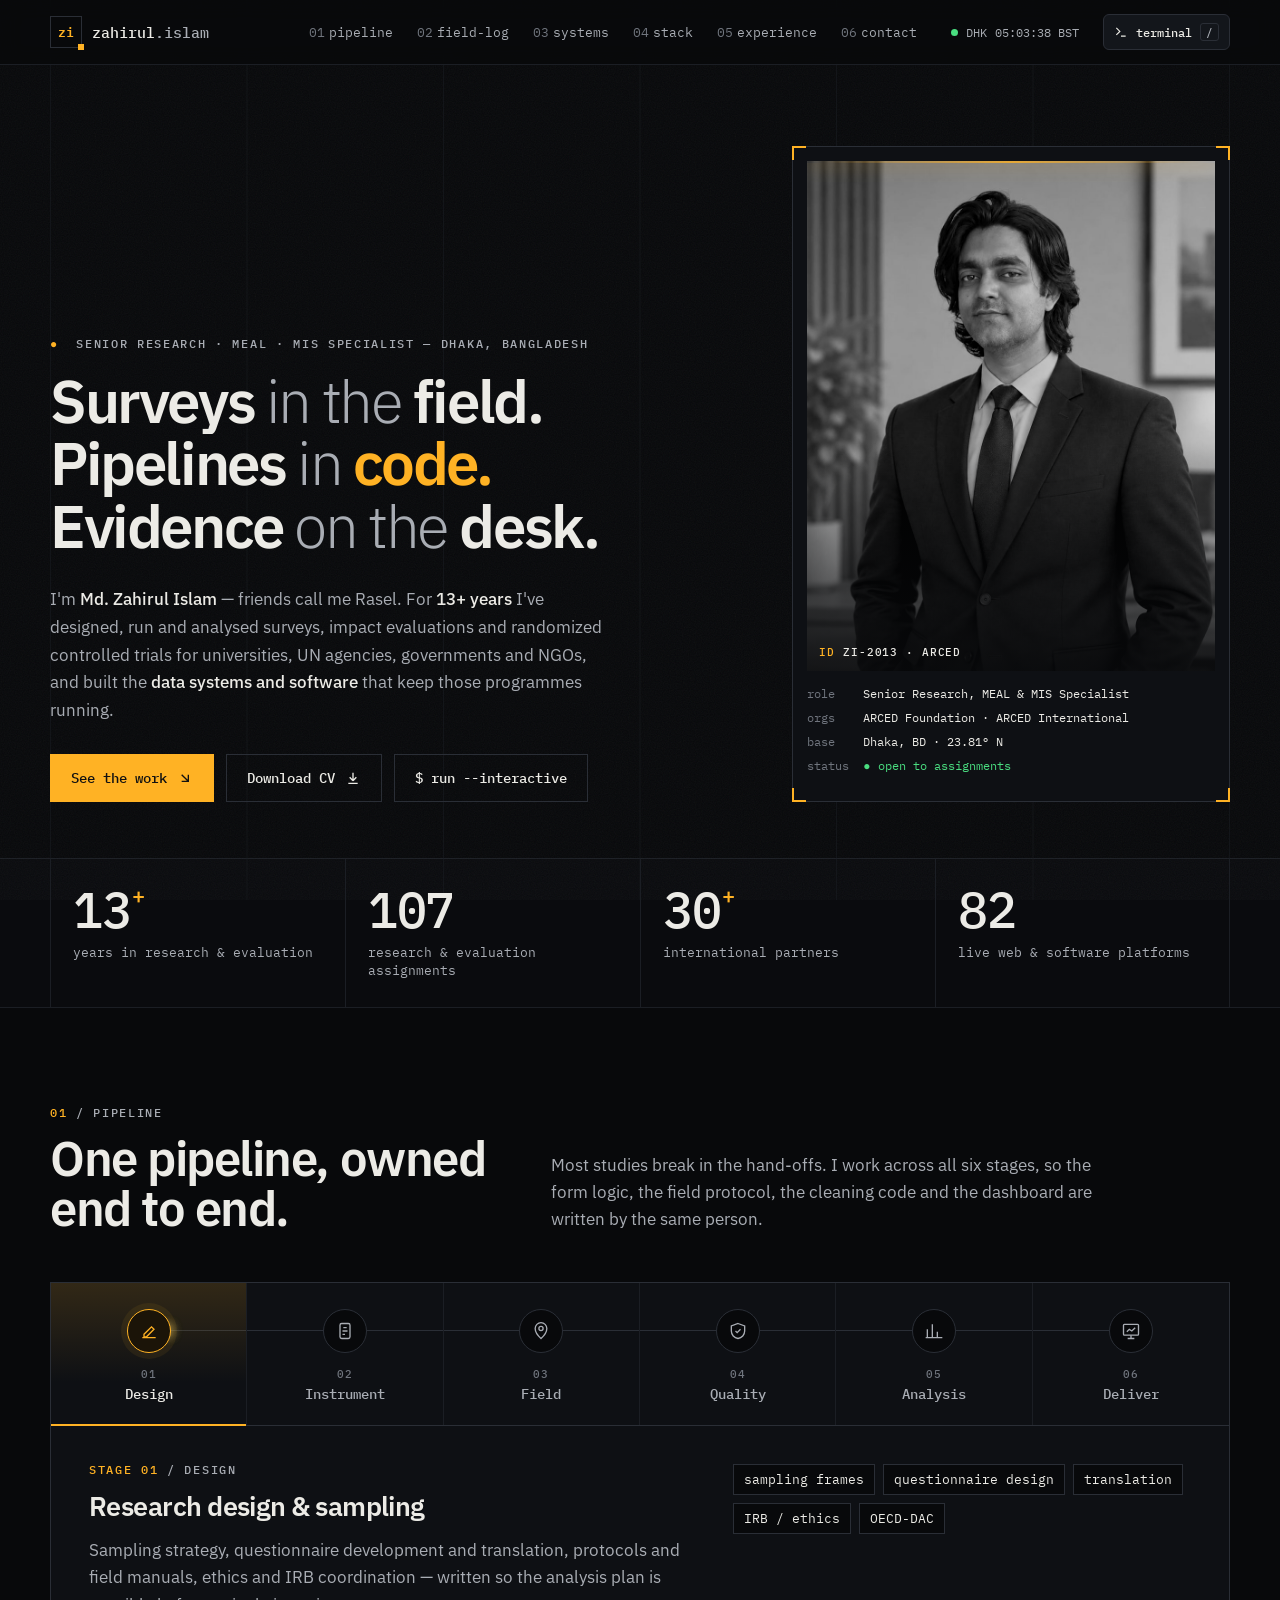
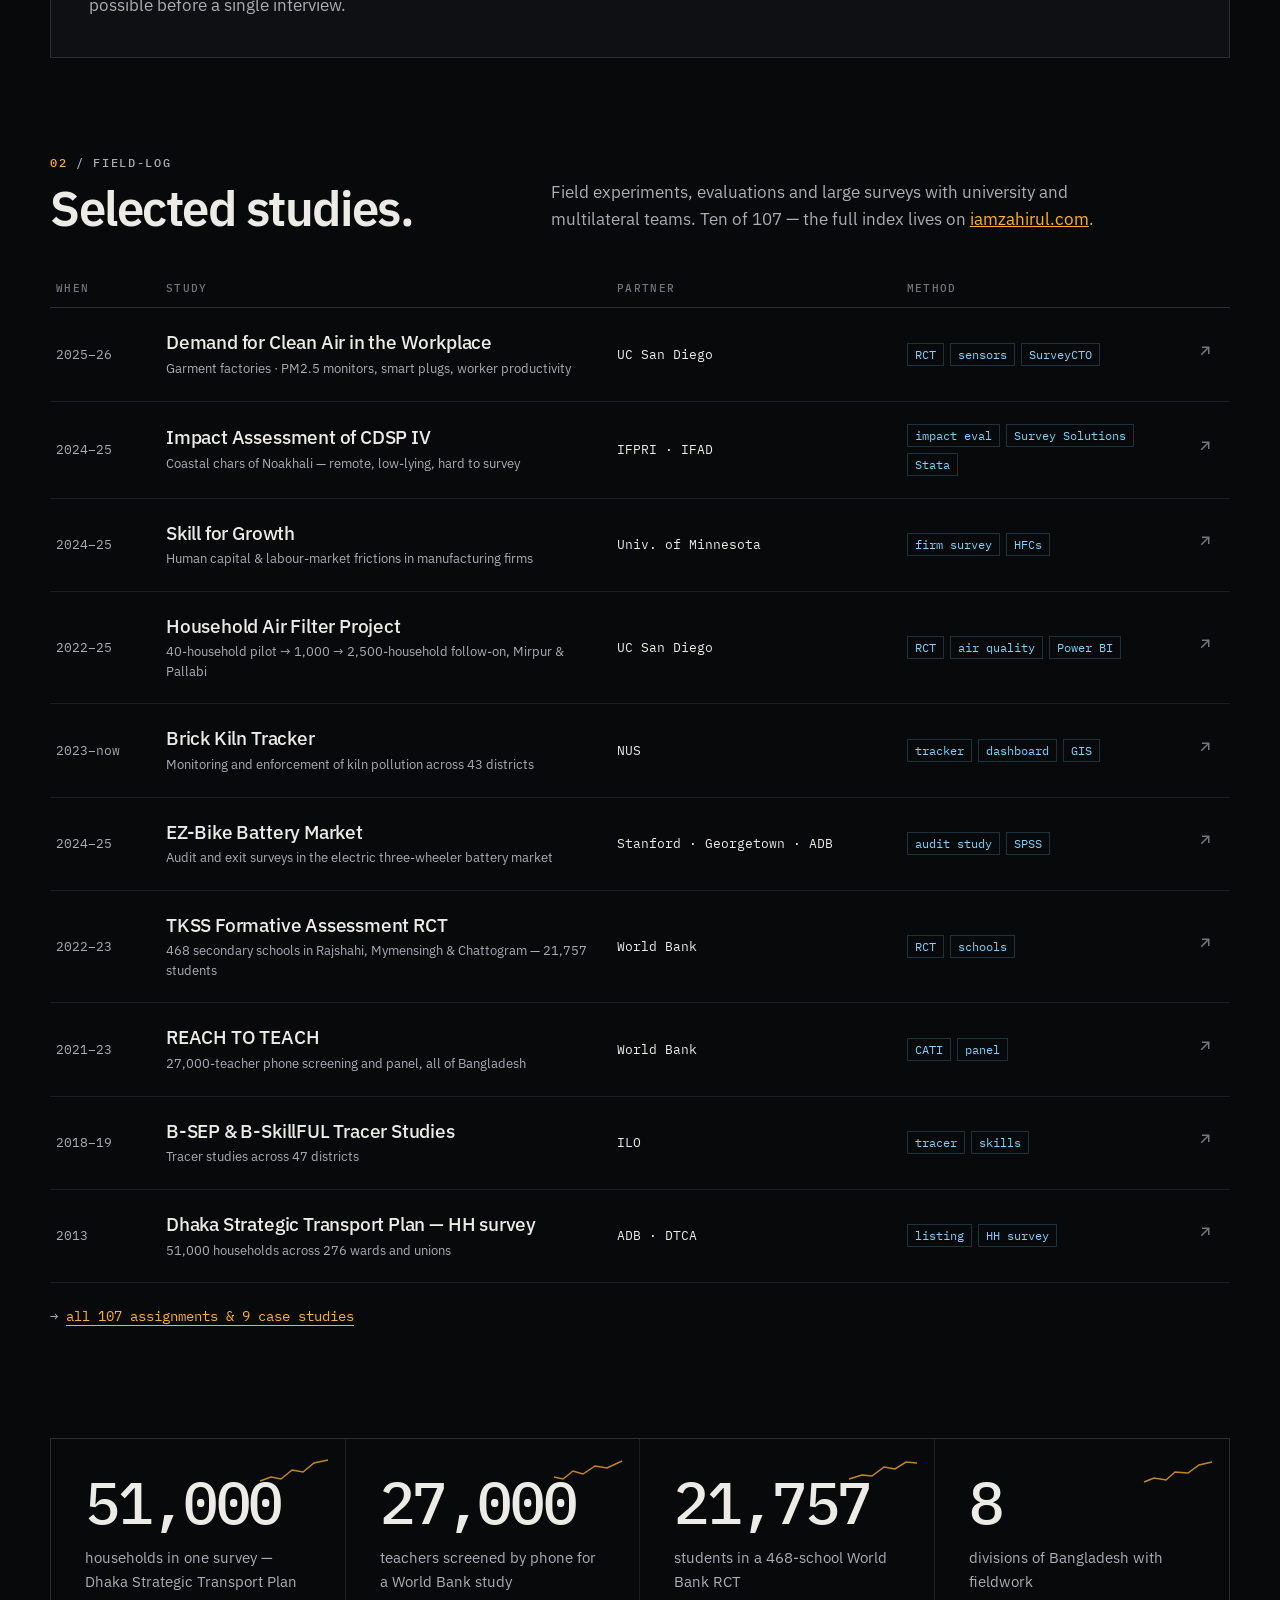
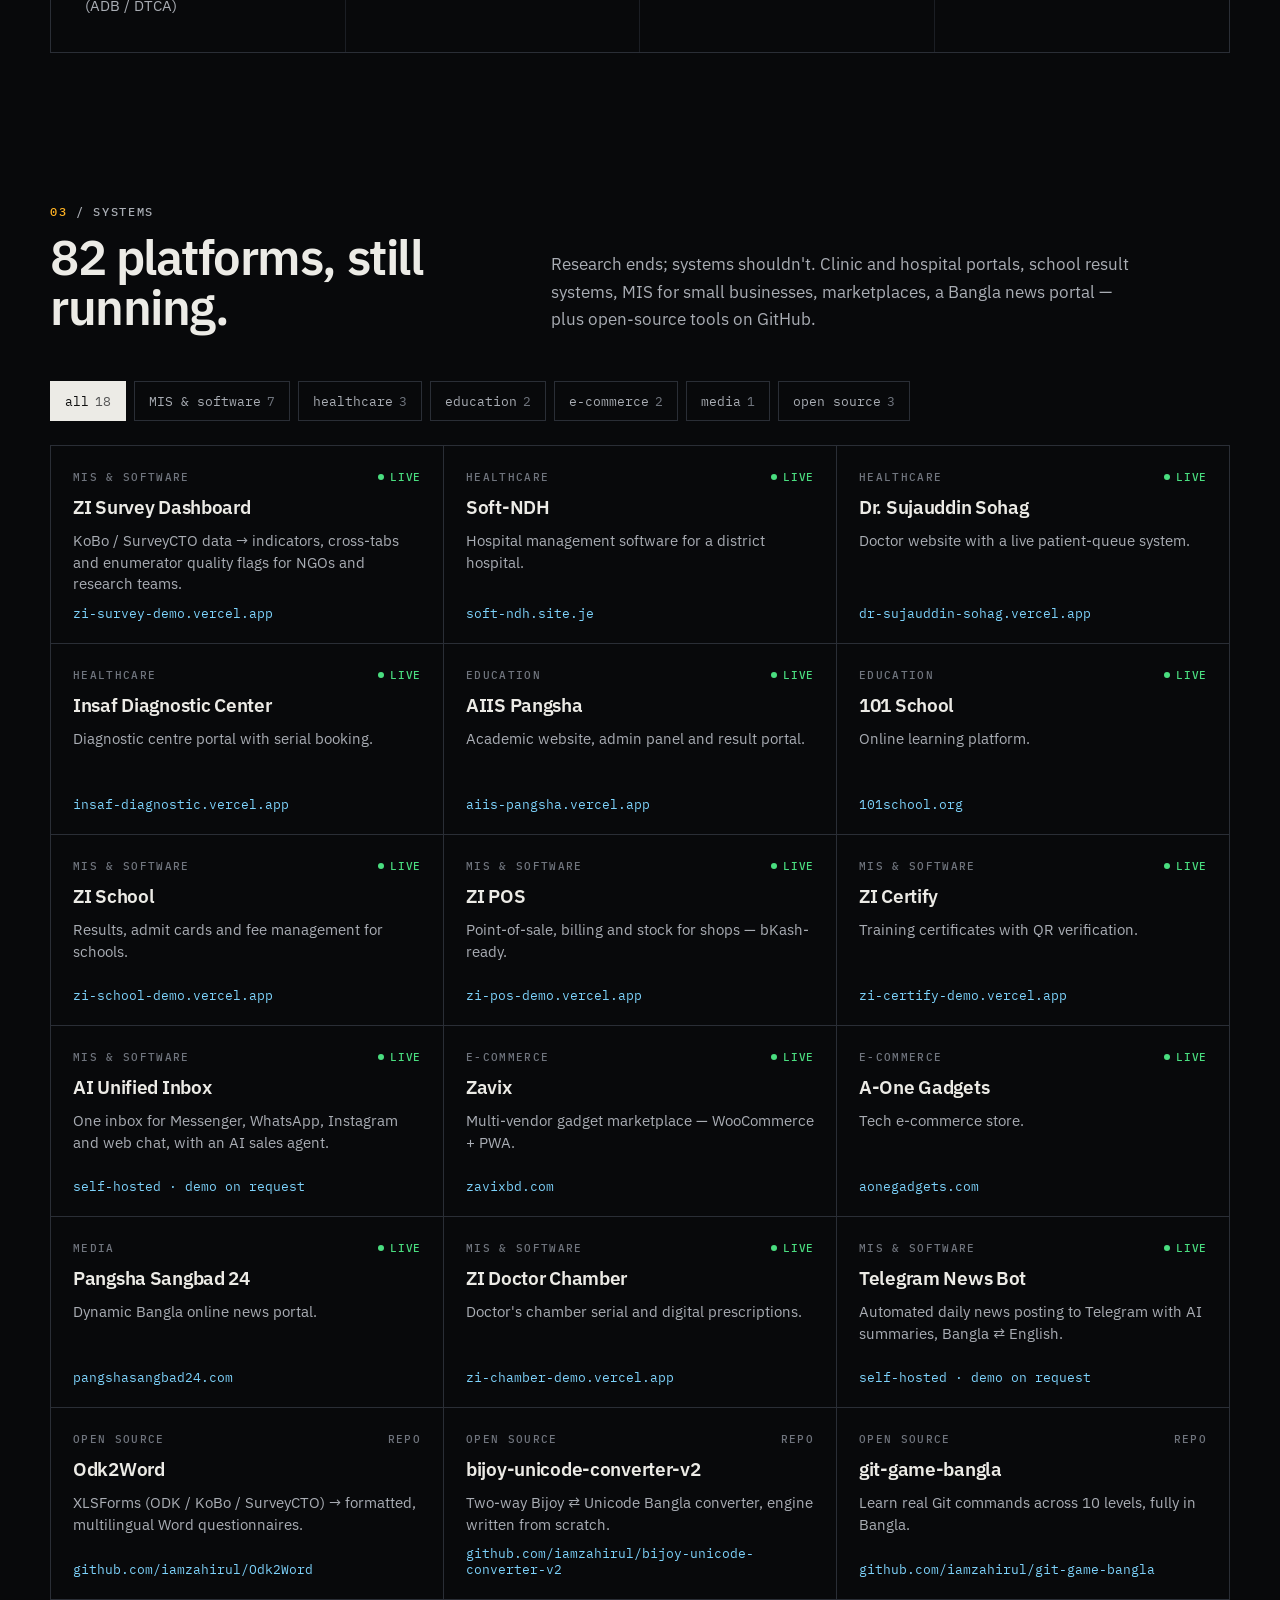
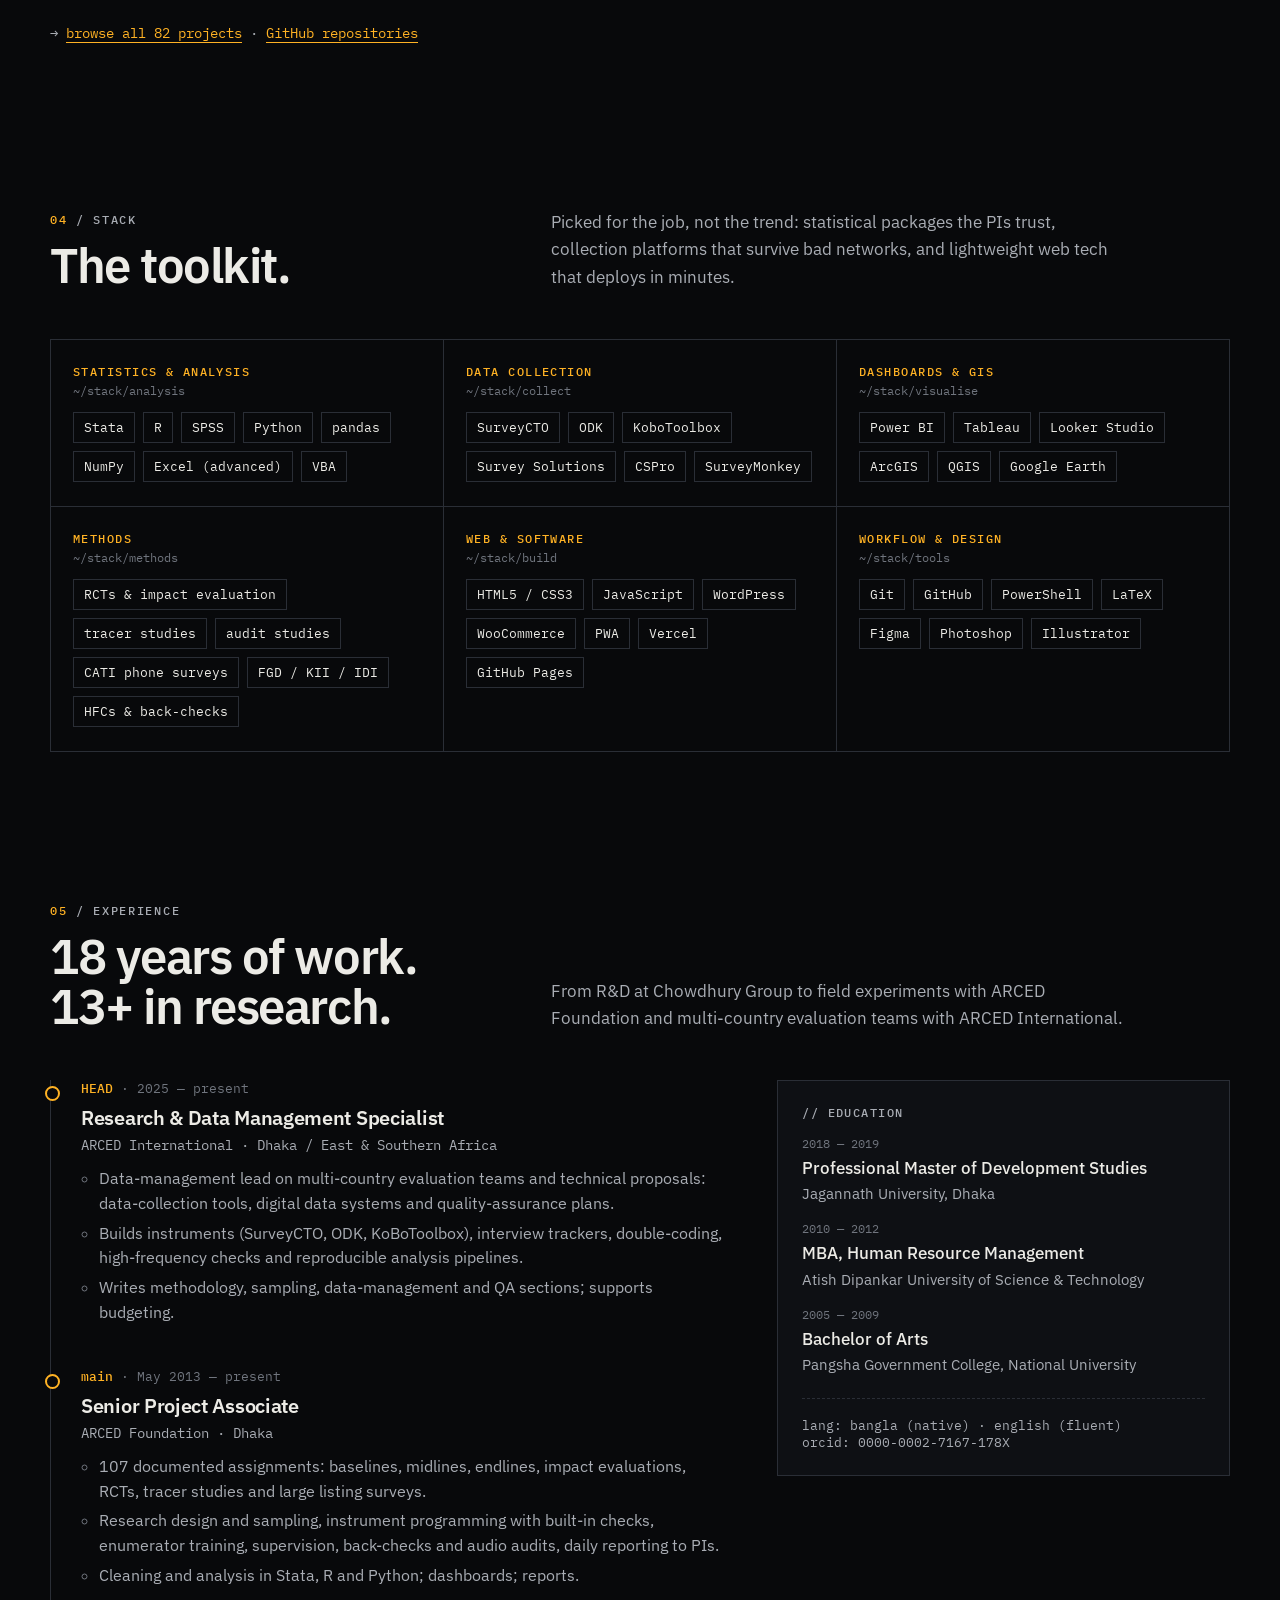
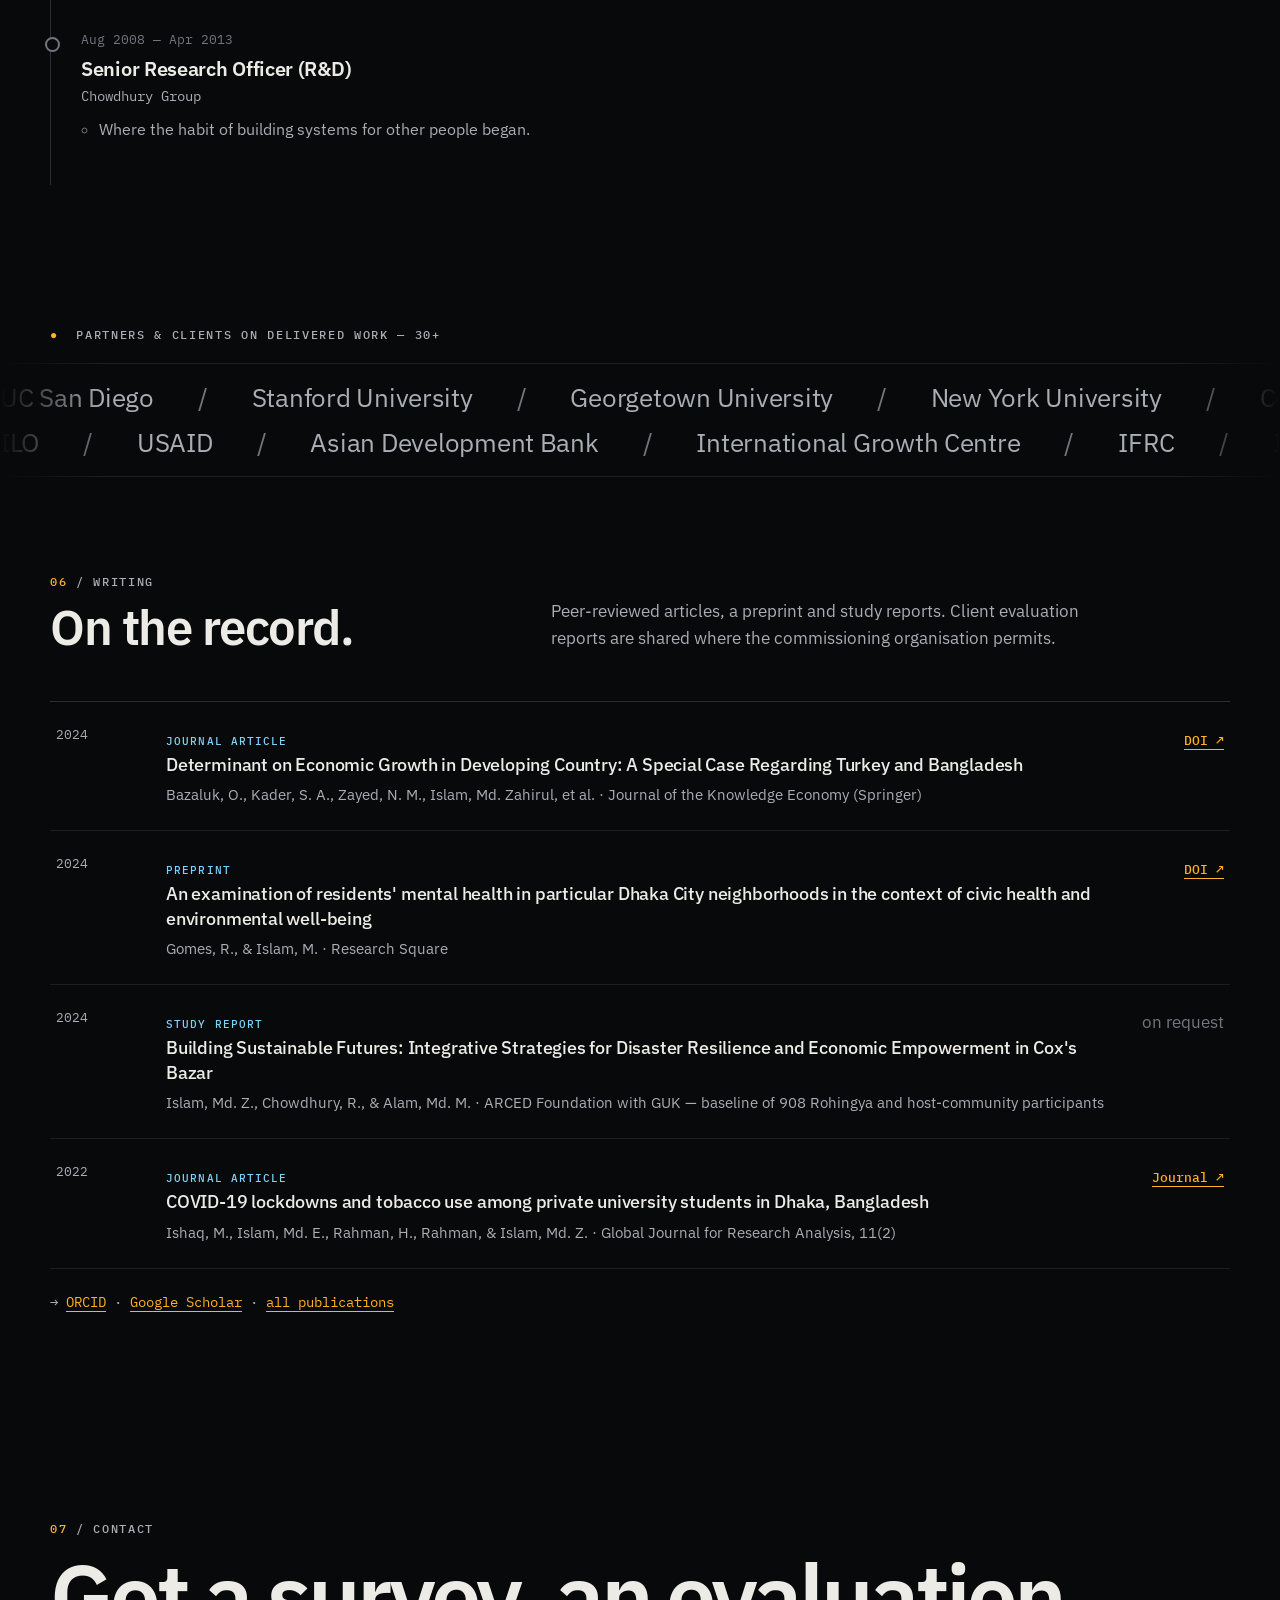
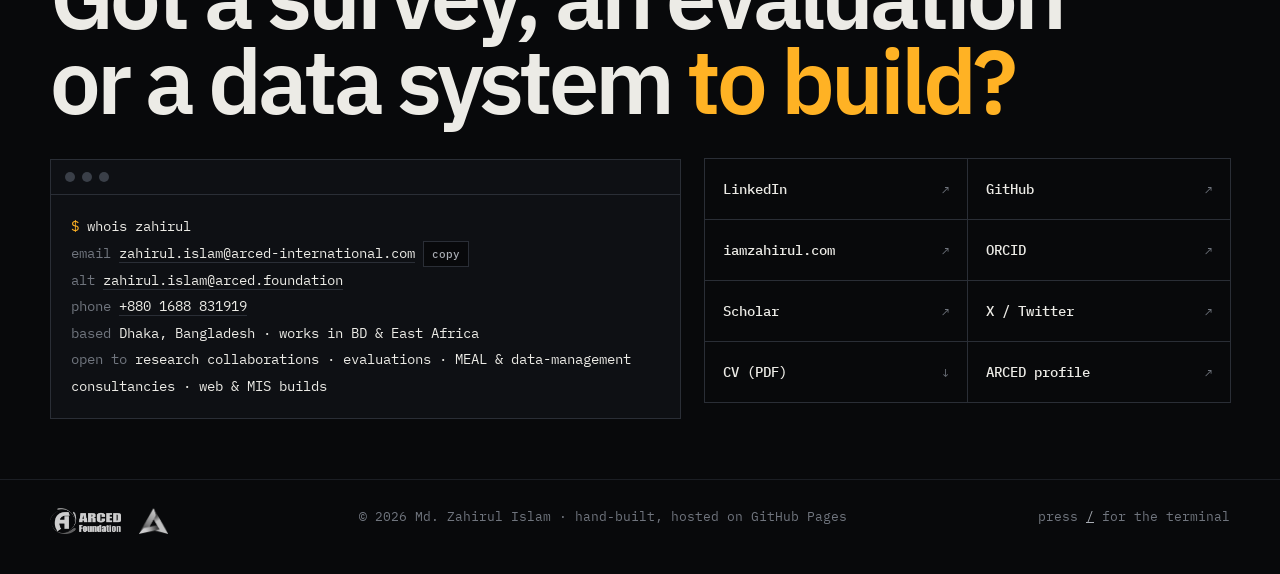
==== commit e50da6ee: "Polish: nav, headline, grids" ====
--- a/index.html
+++ b/index.html
@@ -62,7 +62,7 @@
 .brand span{color:var(--fg2)} .brand span b{color:var(--fg);font-weight:500}
 nav.links{display:flex;gap:4px;margin-left:auto}
 nav.links a{font:400 13px var(--mono);color:var(--fg2);text-decoration:none;padding:10px 10px;border-radius:4px;transition:color .2s}
-nav.links a:hover{color:var(--fg)} nav.links a i{font-style:normal;color:var(--fg3);margin-right:4px}
+nav.clinks a:hover{color:var(--fg)} nav.links a i{font-style:normal;color:var(--fg3);margin-right:4px}
 .clock{font:400 12px var(--mono);color:var(--fg2);display:flex;align-items:center;gap:8px;white-space:nowrap}
 .dot{width:7px;height:7px;border-radius:50%;background:var(--ok);box-shadow:0 0 0 0 #4ade8066;animation:pulse 2s infinite}
 @keyframes pulse{0%{box-shadow:0 0 0 0 #4ade8066}70%{box-shadow:0 0 0 8px #4ade8000}100%{box-shadow:0 0 0 0 #4ade8000}}
@@ -74,7 +74,7 @@
 /* hero */
 .hero{padding:clamp(48px,9vh,110px) 0 56px;position:relative}
 .hero .wrap{display:grid;grid-template-columns:minmax(0,1.55fr) minmax(0,1fr);gap:clamp(28px,5vw,72px);align-items:end}
-.hero h1{font-weight:600;font-size:clamp(2.55rem,6.3vw,5.4rem);line-height:.98;letter-spacing:-.04em;margin:22px 0 26px}
+.hero h1{font-weight:600;font-size:clamp(2.4rem,4.7vw,4.6rem);line-height:.98;letter-spacing:-.04em;margin:22px 0 26px}
 .ln{display:block;overflow:hidden;padding-bottom:.06em}
 .ln>span{display:inline-block;transform:translateY(105%);transition:transform 1s var(--ease)}
 .ready .ln>span{transform:none}
@@ -190,8 +190,8 @@
 .filters button[aria-pressed="true"]{color:#111;background:var(--fg);border-color:var(--fg)}
 .filters button i{font-style:normal;color:var(--fg3);margin-left:6px}
 .filters button[aria-pressed="true"] i{color:#555}
-.grid{display:grid;grid-template-columns:repeat(3,1fr);gap:1px;background:var(--line2);border:1px solid var(--line2)}
-.card{position:relative;background:var(--bg);padding:24px 22px 22px;text-decoration:none;display:flex;flex-direction:column;gap:10px;min-height:190px;overflow:hidden;transition:background .3s}
+.grid{display:grid;grid-template-columns:repeat(3,1fr);gap:1px;padding:1px}
+.card{position:relative;background:var(--bg);box-shadow:0 0 0 1px var(--line2);padding:24px 22px 22px;text-decoration:none;display:flex;flex-direction:column;gap:10px;min-height:190px;overflow:hidden;transition:background .3s}
 .card::before{content:"";position:absolute;inset:0;background:radial-gradient(320px circle at var(--mx,50%) var(--my,50%),#ffb2241a,transparent 60%);opacity:0;transition:opacity .3s;pointer-events:none}
 .card:hover::before{opacity:1}
 .card:hover{background:var(--bg2)}
@@ -205,8 +205,8 @@
 .card.pop{animation:swap .45s var(--ease) both}
 
 /* stack */
-.stack{display:grid;grid-template-columns:repeat(3,1fr);gap:1px;background:var(--line2);border:1px solid var(--line2)}
-.grp{background:var(--bg);padding:24px 22px}
+.stack{display:grid;grid-template-columns:repeat(3,1fr);gap:1px;padding:1px}
+.grp{background:var(--bg);box-shadow:0 0 0 1px var(--line2);padding:24px 22px}
 .grp h3{margin:0 0 4px;font:500 12px var(--mono);letter-spacing:.12em;text-transform:uppercase;color:var(--amber)}
 .grp .path{font:400 12px var(--mono);color:var(--fg3);margin-bottom:14px}
 .grp ul{list-style:none;margin:0;padding:0;display:flex;flex-wrap:wrap;gap:8px}
@@ -224,7 +224,7 @@
 .commit ul{margin:12px 0 0;padding-left:18px;color:var(--fg2);font-size:15.5px}
 .commit li{margin:5px 0}
 .commit li::marker{color:var(--fg3)}
-.edu{border:1px solid var(--line2);background:var(--bg2);padding:24px}
+.edu{align-self:start;border:1px solid var(--line2);background:var(--bg2);padding:24px}
 .edu h3{margin:0 0 16px;font:500 12px var(--mono);letter-spacing:.12em;text-transform:uppercase;color:var(--fg2)}
 .edu dl{margin:0}
 .edu dt{font:400 12px var(--mono);color:var(--fg3);margin-top:16px}
@@ -265,10 +265,10 @@
 .console a:hover{color:var(--cyan)}
 .copy{margin-left:8px;font:500 11px var(--mono);color:var(--fg2);background:var(--bg);border:1px solid var(--line2);padding:2px 8px;cursor:pointer;min-height:26px}
 .copy:hover{color:var(--amber);border-color:var(--amber)}
-.links{display:grid;grid-template-columns:1fr 1fr;gap:1px;background:var(--line2);border:1px solid var(--line2);align-content:start}
-.links a{display:flex;justify-content:space-between;align-items:center;gap:10px;background:var(--bg);padding:18px;text-decoration:none;font:500 14px var(--mono);min-height:60px;transition:background .2s,color .2s}
-.links a:hover{background:var(--bg2);color:var(--amber)}
-.links a span{color:var(--fg3);font-weight:400;font-size:12px}
+.clinks{display:grid;grid-template-columns:1fr 1fr;gap:1px;align-content:start}
+.clinks a{box-shadow:0 0 0 1px var(--line2);display:flex;justify-content:space-between;align-items:center;gap:10px;background:var(--bg);padding:18px;text-decoration:none;font:500 14px var(--mono);min-height:60px;transition:background .2s,color .2s}
+.clinks a:hover{background:var(--bg2);color:var(--amber)}
+.clinks a span{color:var(--fg3);font-weight:400;font-size:12px}
 footer{position:relative;z-index:1;border-top:1px solid var(--line);padding:28px 0 40px}
 footer .wrap{display:flex;flex-wrap:wrap;gap:12px 28px;justify-content:space-between;font:400 12.5px var(--mono);color:var(--fg3)}
 footer a{color:var(--fg2)}
@@ -295,7 +295,9 @@
 .toast.show{opacity:1;transform:translate(-50%,0)}
 
 /* responsive */
+@media (min-width:1021px){.hero h1 .ln{white-space:nowrap}}
 @media (max-width:1020px){
+  .hero h1{font-size:clamp(2.4rem,8vw,4.4rem)}
   nav.links{display:none}
   .menu{display:flex;margin-left:auto}
   .clock .t{display:none}
@@ -318,7 +320,7 @@
   .metric{border-bottom:1px solid var(--line)} .metric:nth-child(2){border-right:1px solid var(--line)}
   .stages{grid-template-columns:repeat(2,1fr)}
   .stage{border-right:1px solid var(--line)!important;border-bottom:1px solid var(--line)} .stage:nth-child(2n){border-right:0!important}
-  .grid,.stack,.links{grid-template-columns:1fr}
+  .grid,.stack,.clinks{grid-template-columns:1fr}
   .scale{grid-template-columns:1fr} .sc{border-right:0!important;border-bottom:1px solid var(--line)}
   .pub{grid-template-columns:1fr;gap:8px}
   .clock{display:none}
@@ -548,7 +550,7 @@
           <div><span class="c">open to</span> research collaborations · evaluations · MEAL &amp; data-management consultancies · web &amp; MIS builds</div>
         </div>
       </div>
-      <div class="links rv">
+      <div class="clinks rv">
         <a href="https://www.linkedin.com/in/iamzahirul-com/" target="_blank" rel="noopener">LinkedIn <span>↗</span></a>
         <a href="https://github.com/iamzahirul" target="_blank" rel="noopener">GitHub <span>↗</span></a>
         <a href="https://iamzahirul.com" target="_blank" rel="noopener">iamzahirul.com <span>↗</span></a>
@@ -624,6 +626,8 @@
  ['commerce','Zavix','Multi-vendor gadget marketplace — WooCommerce + PWA.','zavixbd.com'],
  ['commerce','A-One Gadgets','Tech e-commerce store.','aonegadgets.com'],
  ['media','Pangsha Sangbad 24','Dynamic Bangla online news portal.','pangshasangbad24.com'],
+ ['mis','ZI Doctor Chamber','Doctor\'s chamber serial and digital prescriptions.','zi-chamber-demo.vercel.app'],
+ ['mis','Telegram News Bot','Automated daily news posting to Telegram with AI summaries, Bangla ⇄ English.','self-hosted · demo on request'],
  ['oss','Odk2Word','XLSForms (ODK / KoBo / SurveyCTO) → formatted, multilingual Word questionnaires.','github.com/iamzahirul/Odk2Word'],
  ['oss','bijoy-unicode-converter-v2','Two-way Bijoy ⇄ Unicode Bangla converter, engine written from scratch.','github.com/iamzahirul/bijoy-unicode-converter-v2'],
  ['oss','git-game-bangla','Learn real Git commands across 10 levels, fully in Bangla.','github.com/iamzahirul/git-game-bangla']
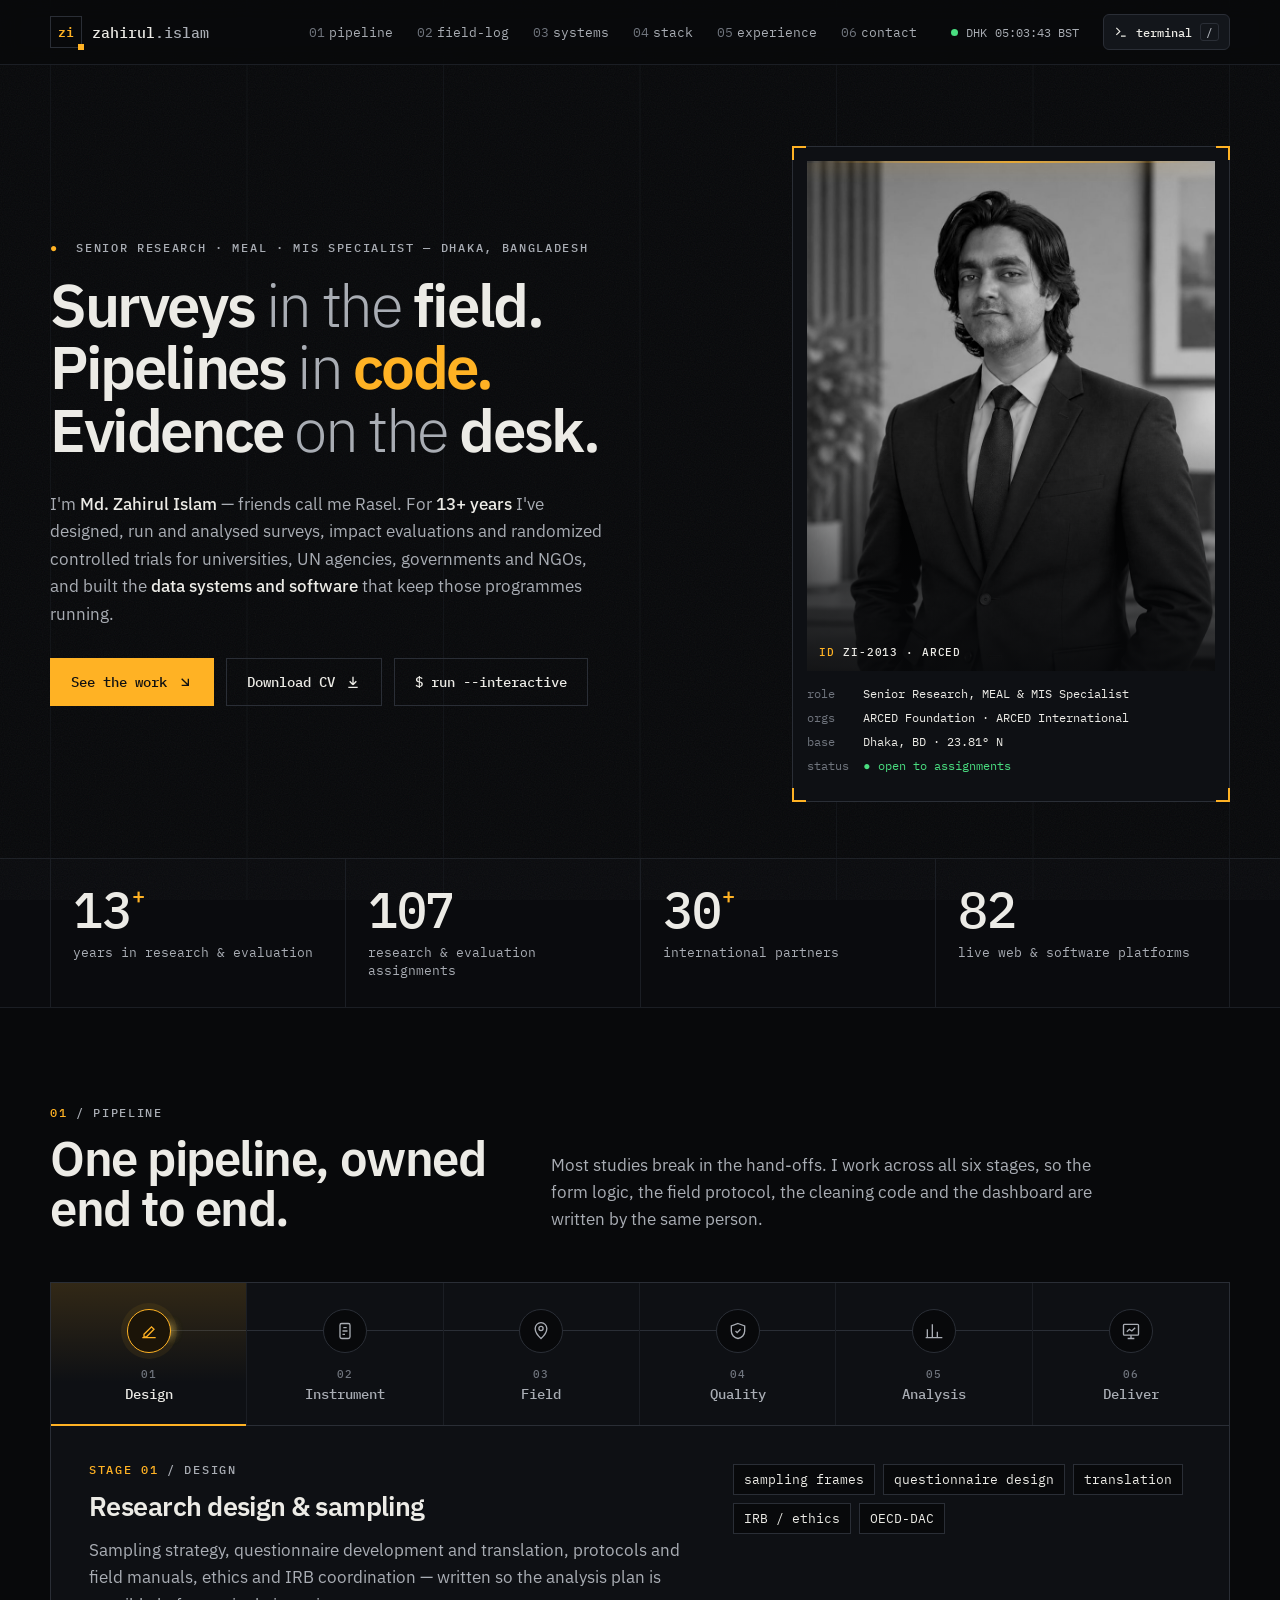
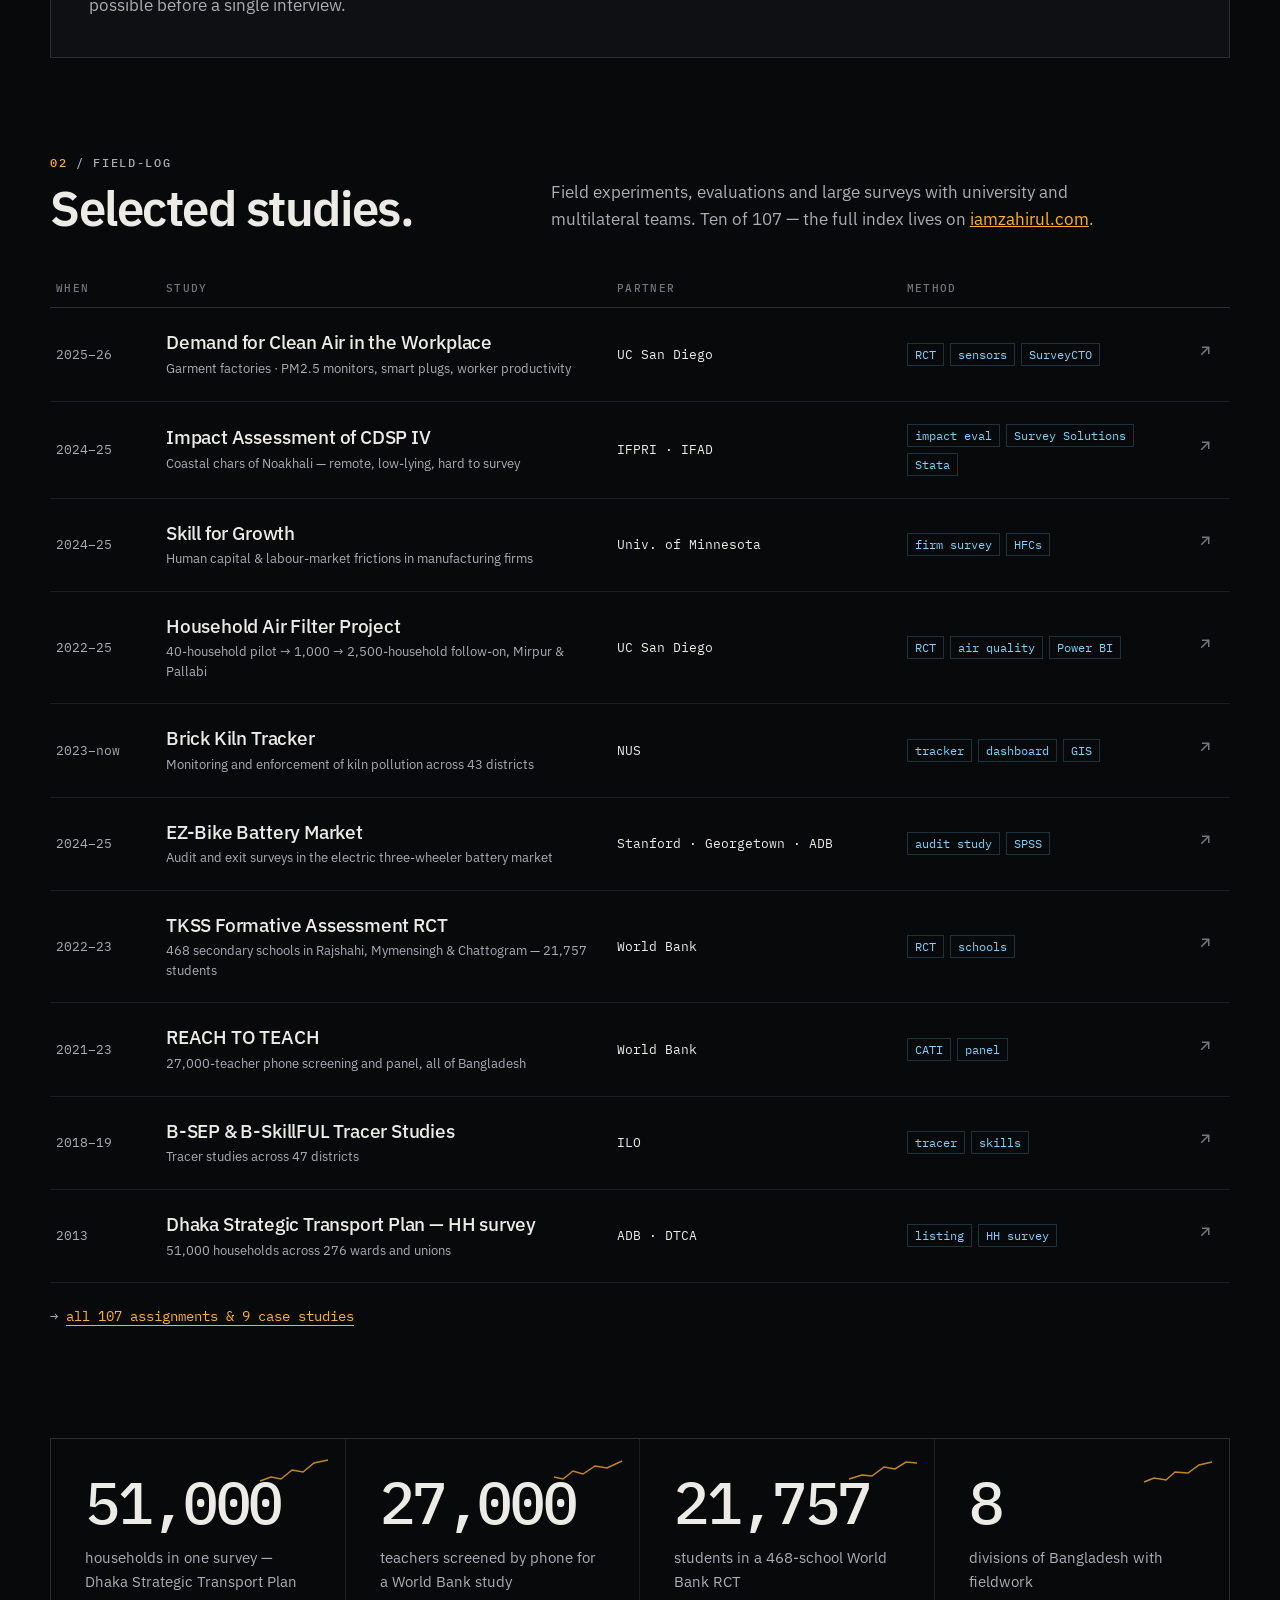
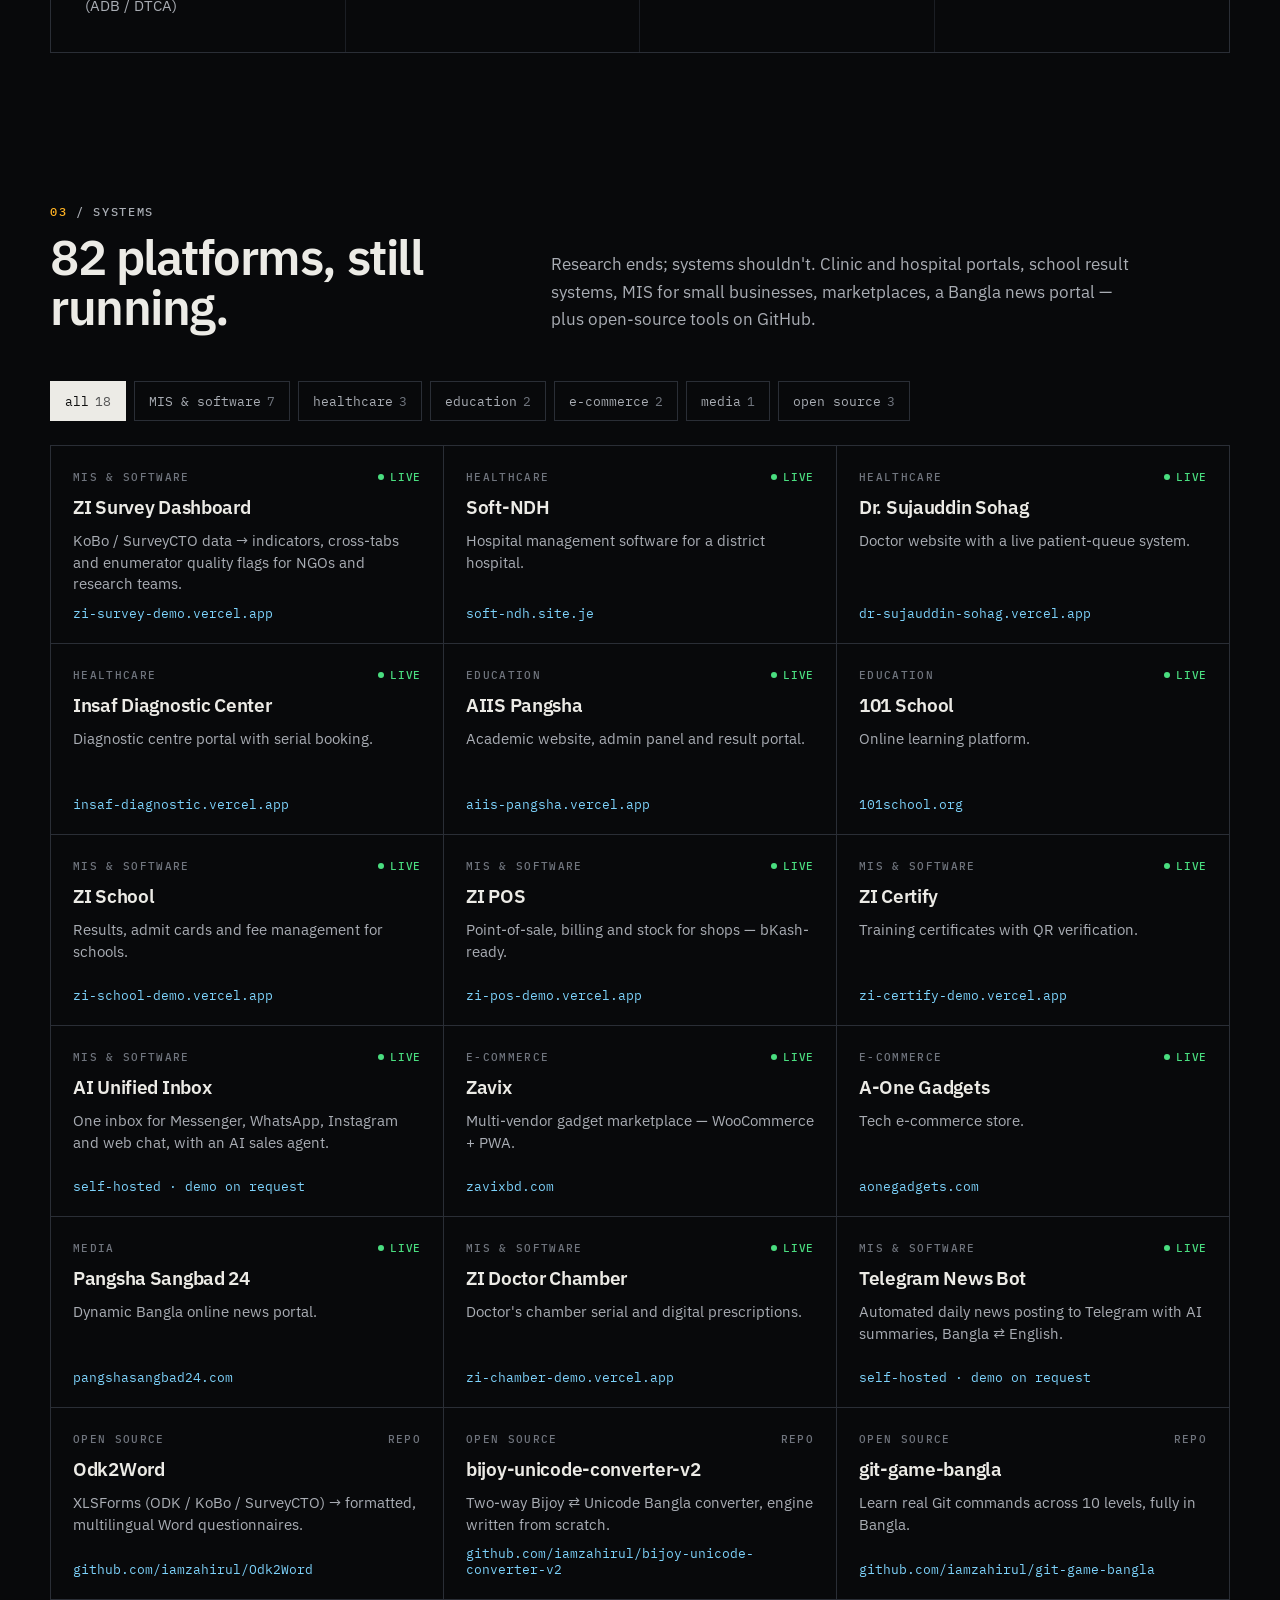
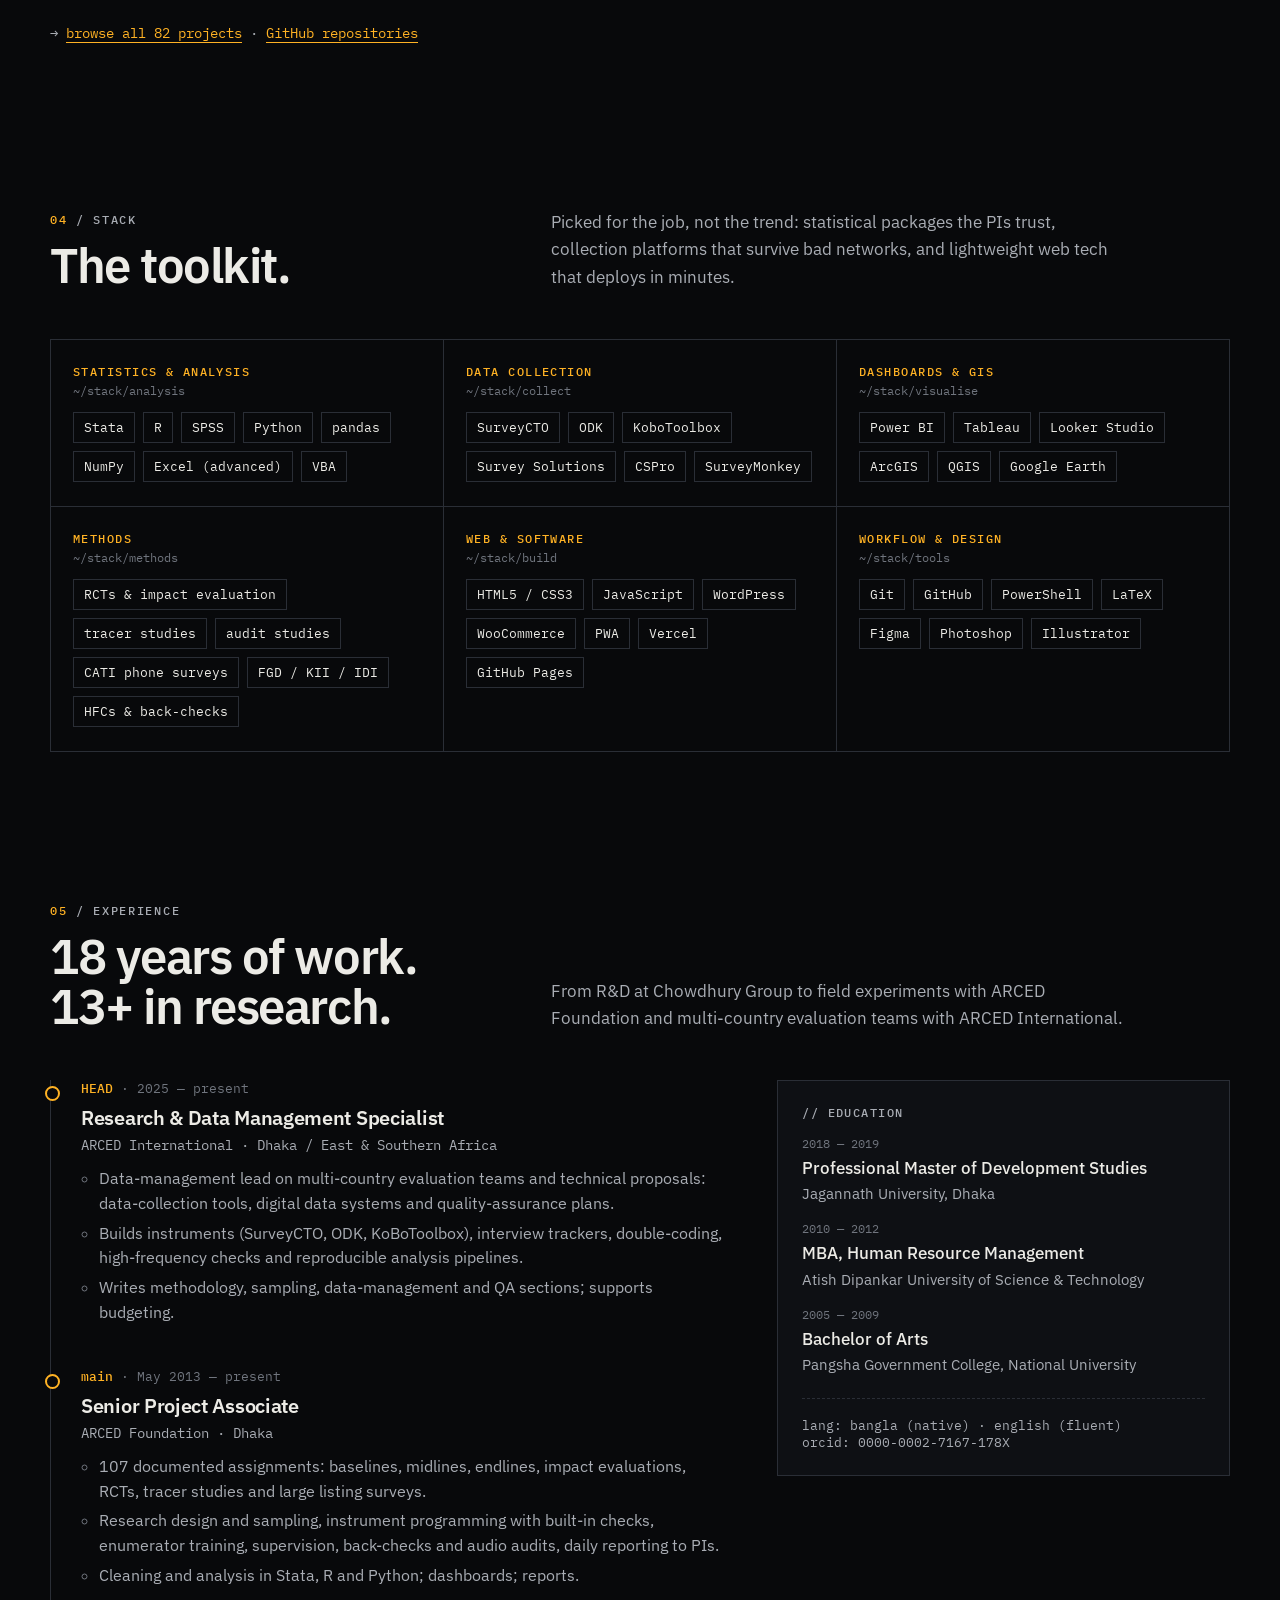
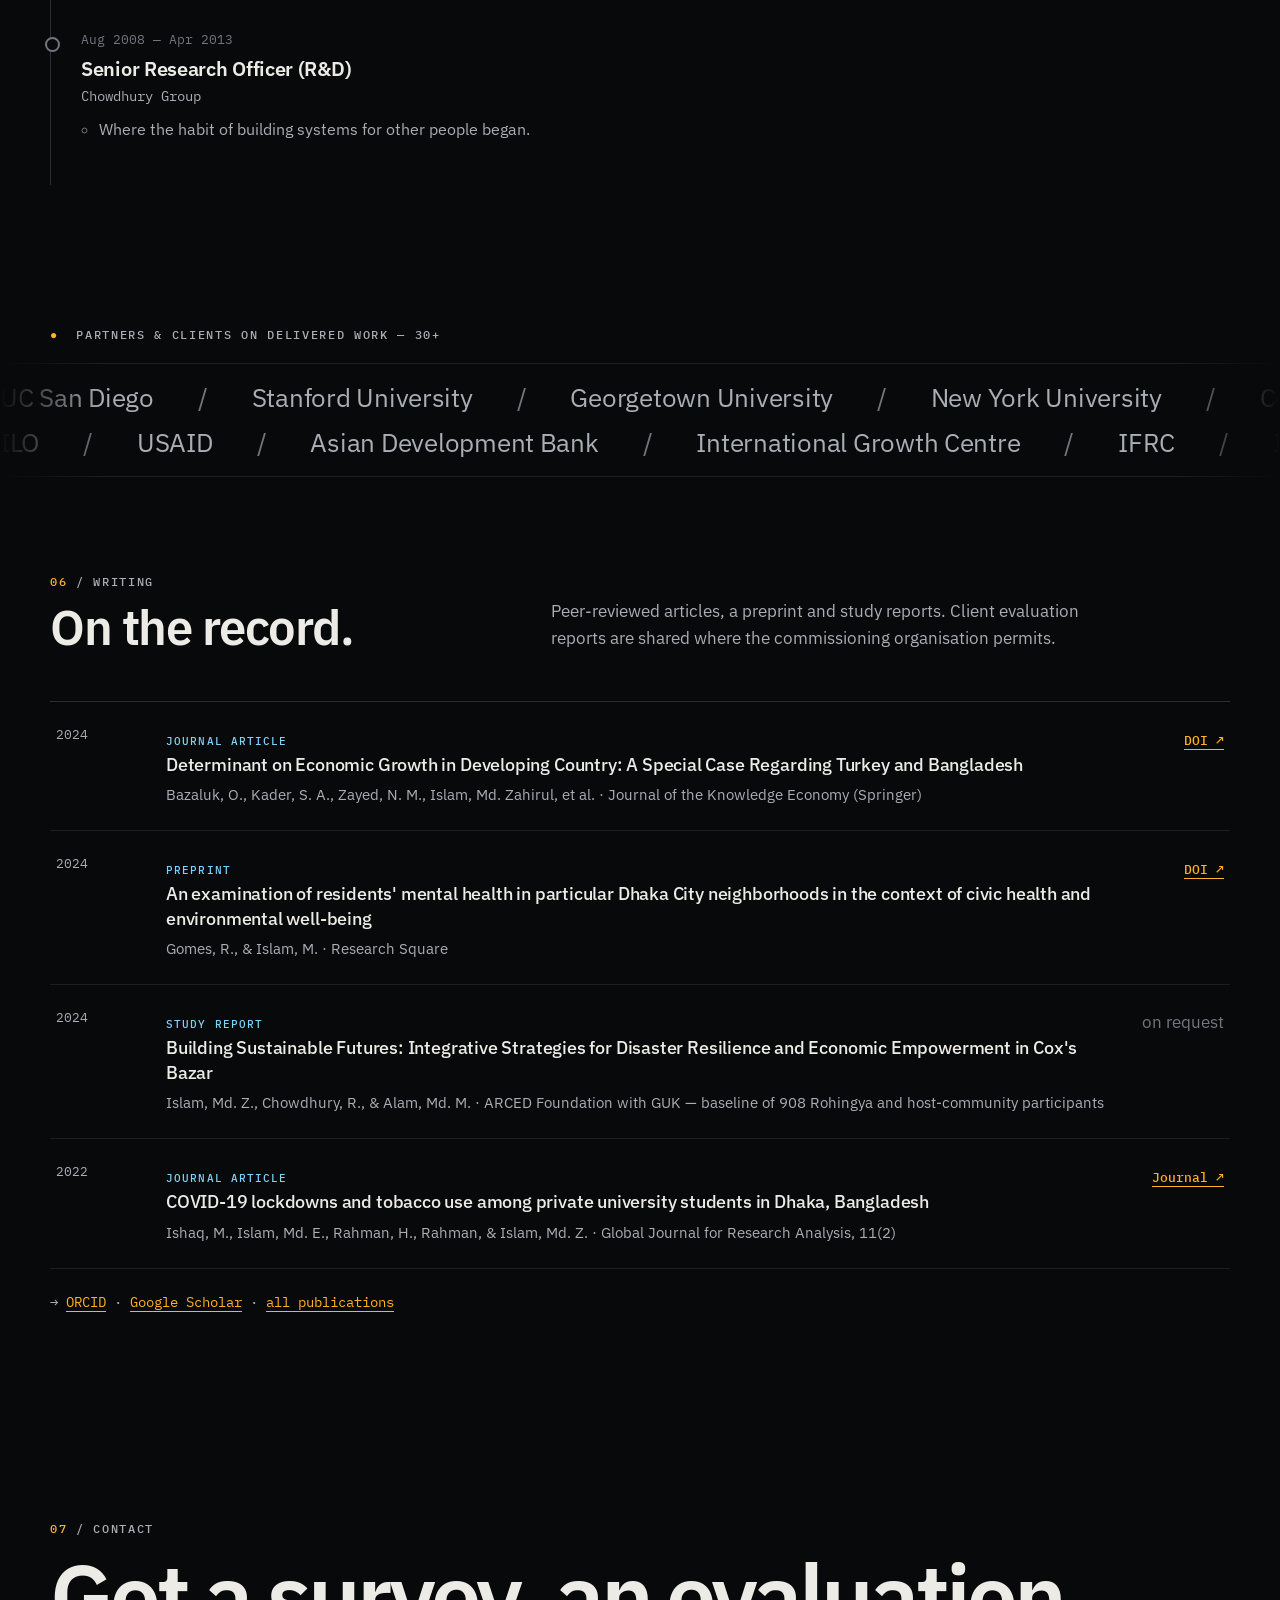
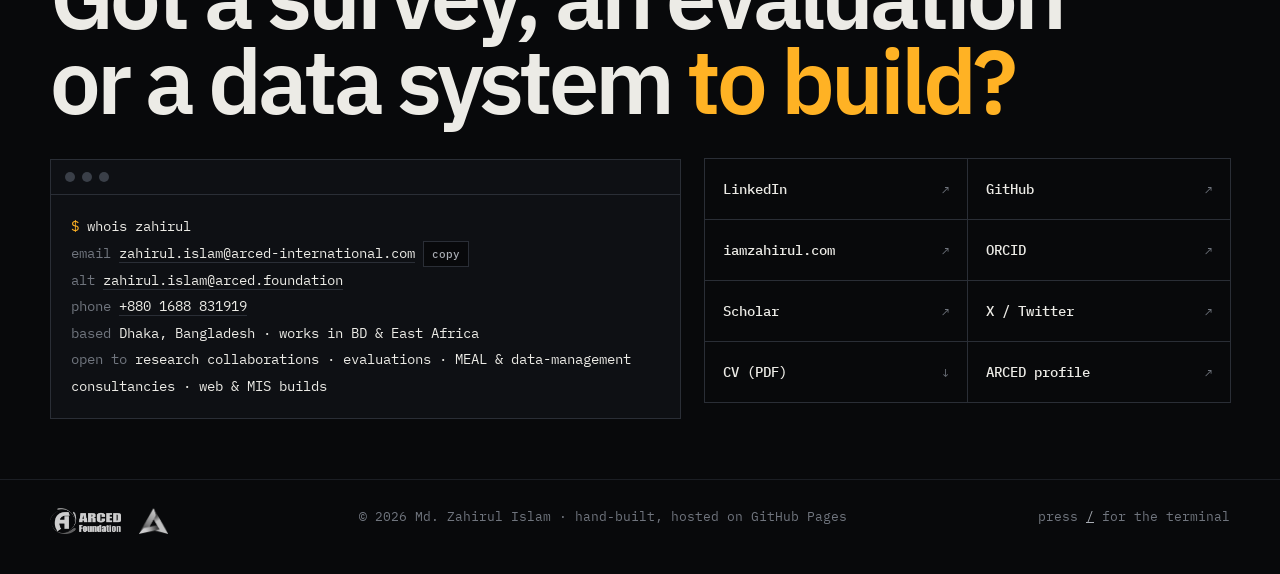
==== commit b6eb8863: "Polish: hero alignment, terminal scrollbar" ====
--- a/index.html
+++ b/index.html
@@ -73,7 +73,7 @@
 
 /* hero */
 .hero{padding:clamp(48px,9vh,110px) 0 56px;position:relative}
-.hero .wrap{display:grid;grid-template-columns:minmax(0,1.55fr) minmax(0,1fr);gap:clamp(28px,5vw,72px);align-items:end}
+.hero .wrap{display:grid;grid-template-columns:minmax(0,1.55fr) minmax(0,1fr);gap:clamp(28px,5vw,72px);align-items:center}
 .hero h1{font-weight:600;font-size:clamp(2.4rem,4.7vw,4.6rem);line-height:.98;letter-spacing:-.04em;margin:22px 0 26px}
 .ln{display:block;overflow:hidden;padding-bottom:.06em}
 .ln>span{display:inline-block;transform:translateY(105%);transition:transform 1s var(--ease)}
@@ -286,7 +286,7 @@
 .tbar i{width:11px;height:11px;border-radius:50%;background:#ff5f56}.tbar i:nth-child(2){background:#ffbd2e}.tbar i:nth-child(3){background:#27c93f}
 .tbar span{margin-left:auto;margin-right:auto}
 .tbar button{background:none;border:0;color:var(--fg2);font:500 12px var(--mono);cursor:pointer;min-height:32px;padding:0 8px}
-.tout{flex:1;overflow:auto;padding:16px 18px;font:400 14px/1.7 var(--mono);color:var(--fg)}
+.tout{flex:1;overflow:auto;scrollbar-width:thin;scrollbar-color:var(--line2) transparent;padding:16px 18px;font:400 14px/1.7 var(--mono);color:var(--fg)}
 .tout .p{color:var(--amber)} .tout .d{color:var(--fg2)} .tout .h{color:var(--cyan)} .tout a{color:var(--cyan)}
 .tin{display:flex;gap:10px;align-items:center;padding:12px 18px;border-top:1px solid var(--line2);font:400 14px var(--mono)}
 .tin label{color:var(--amber);white-space:nowrap}
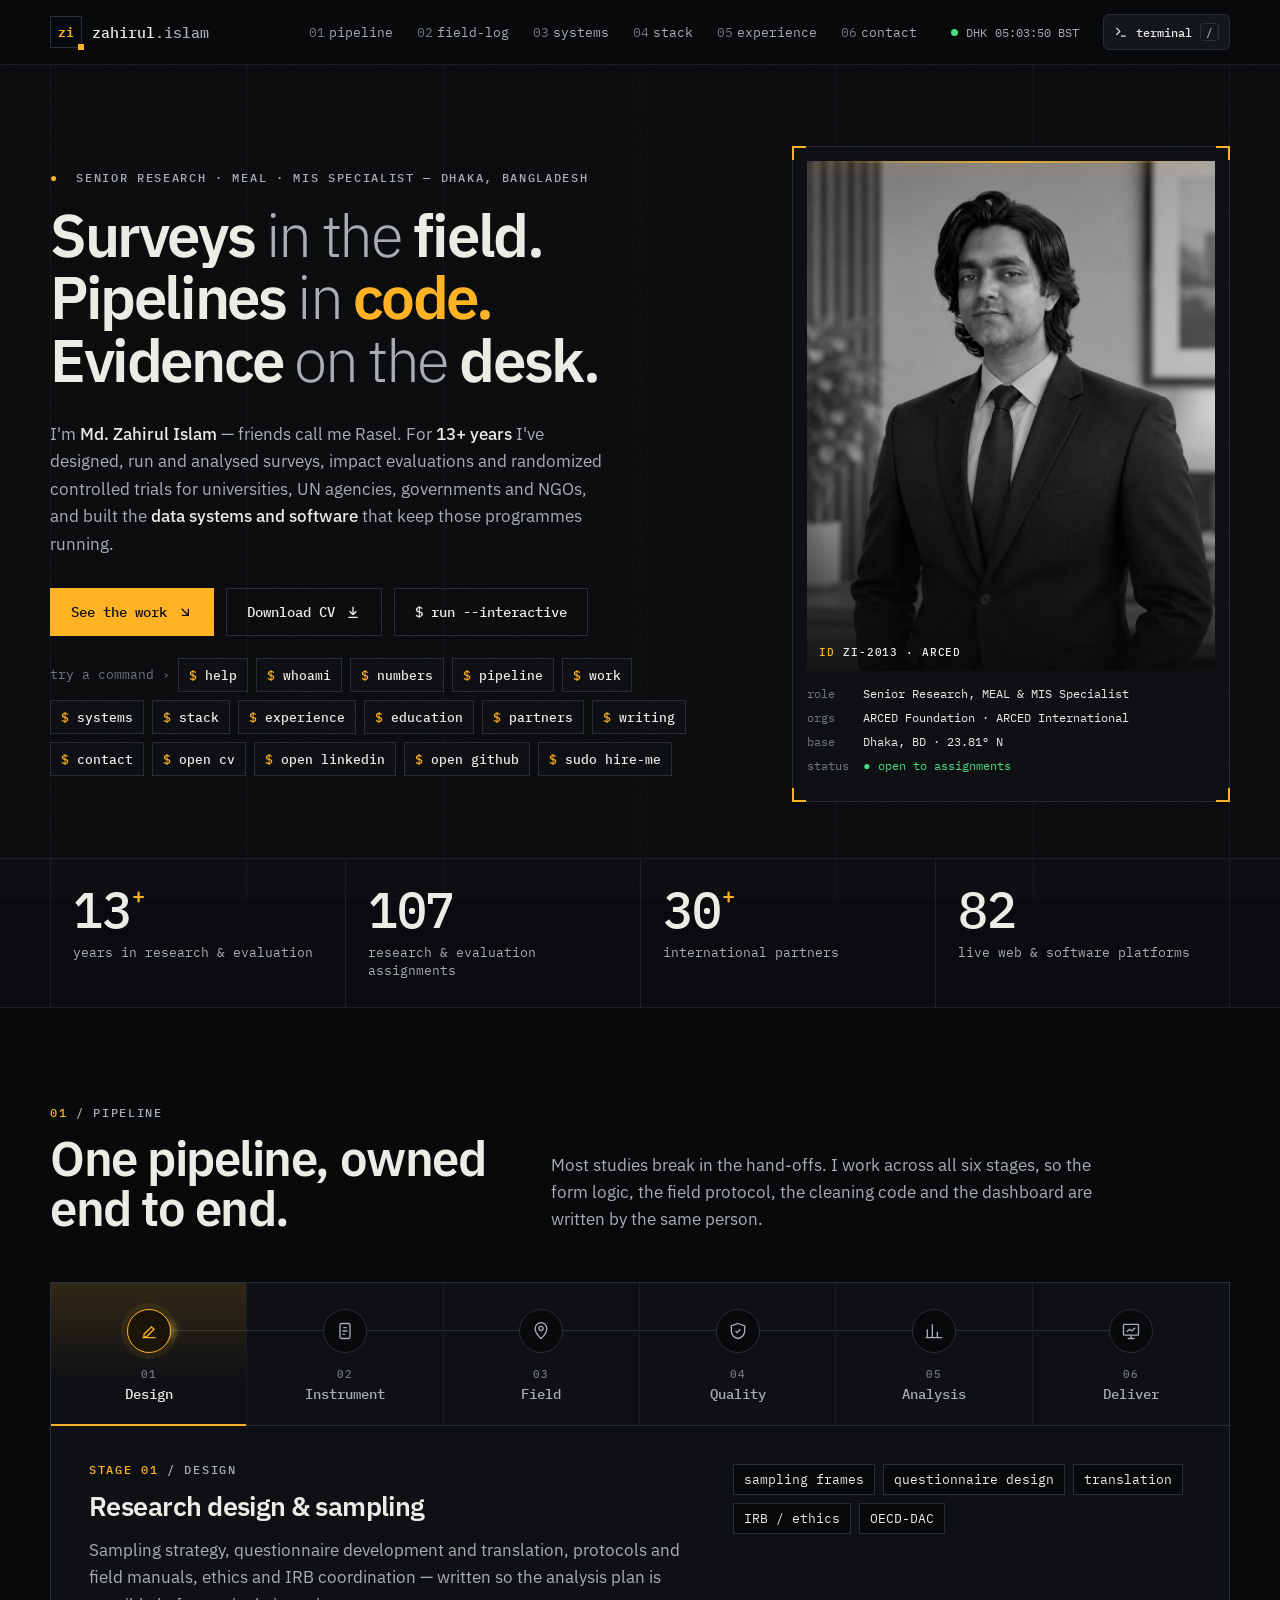
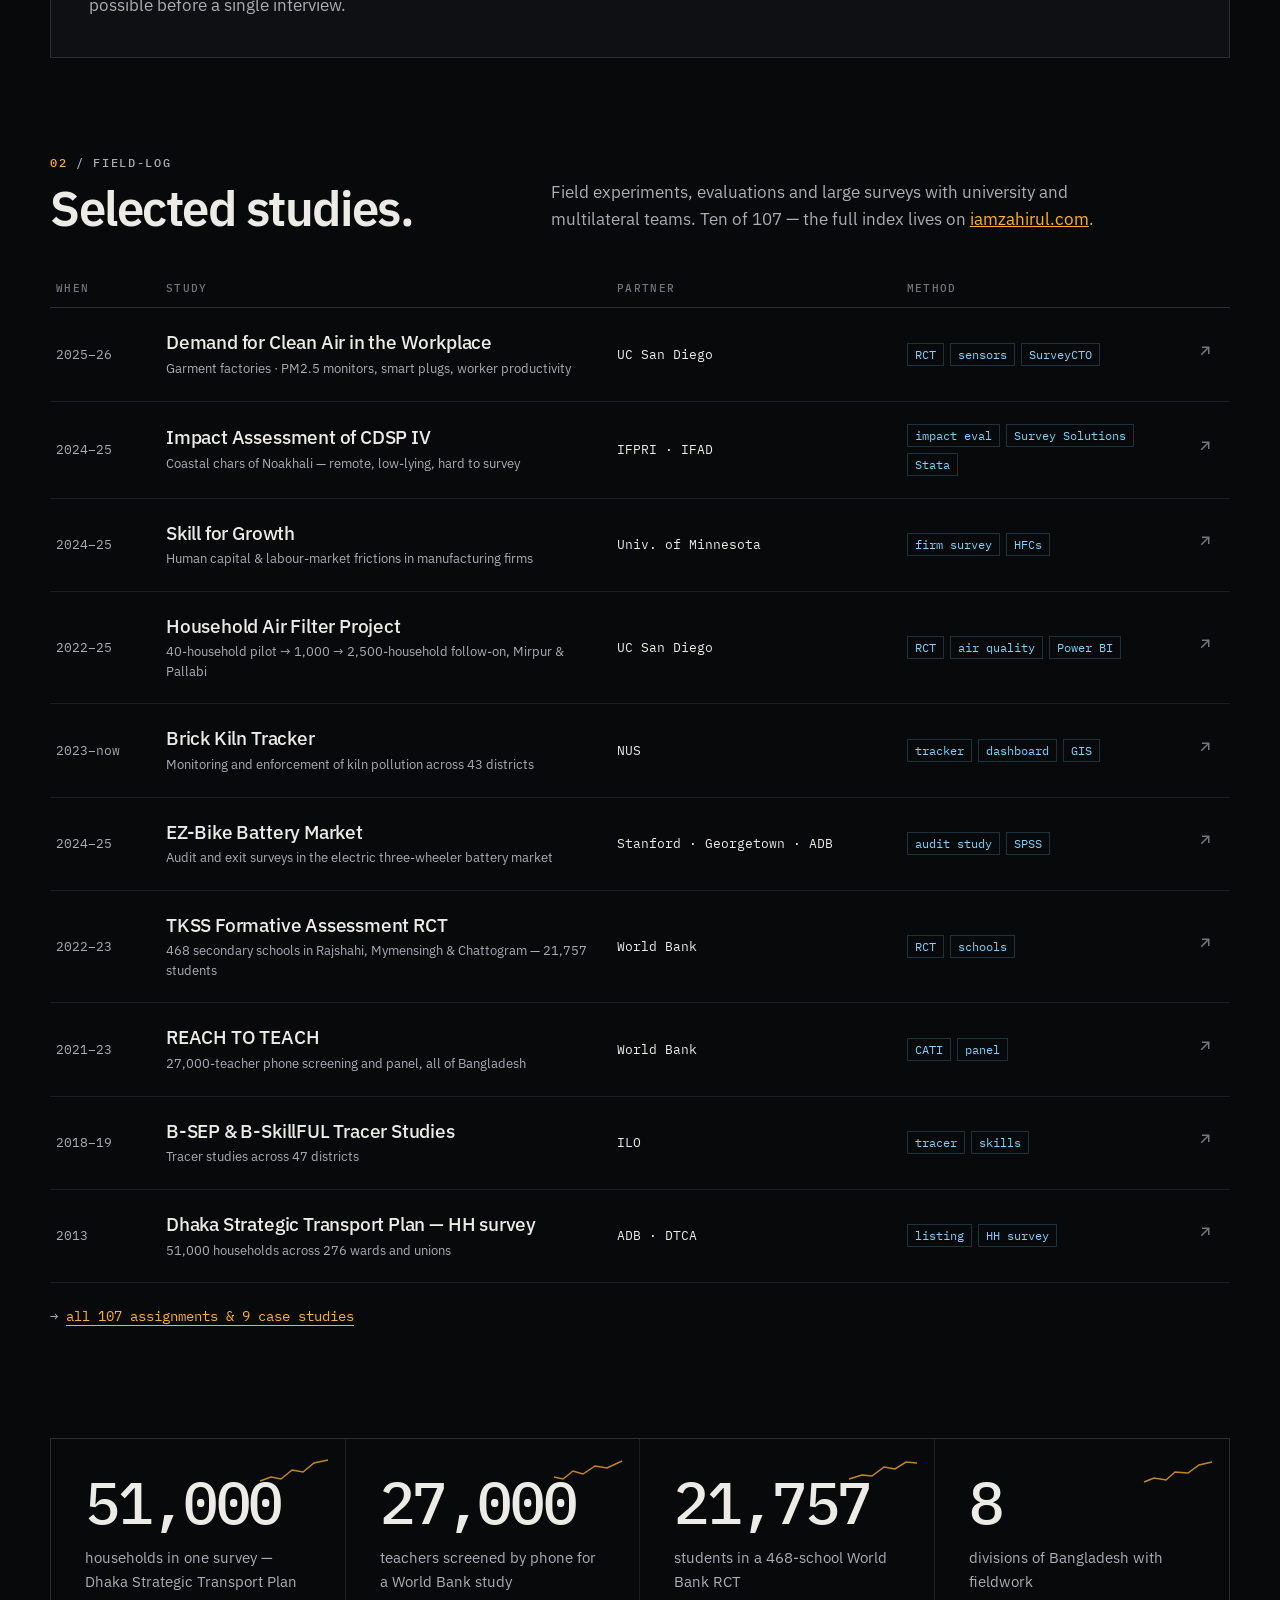
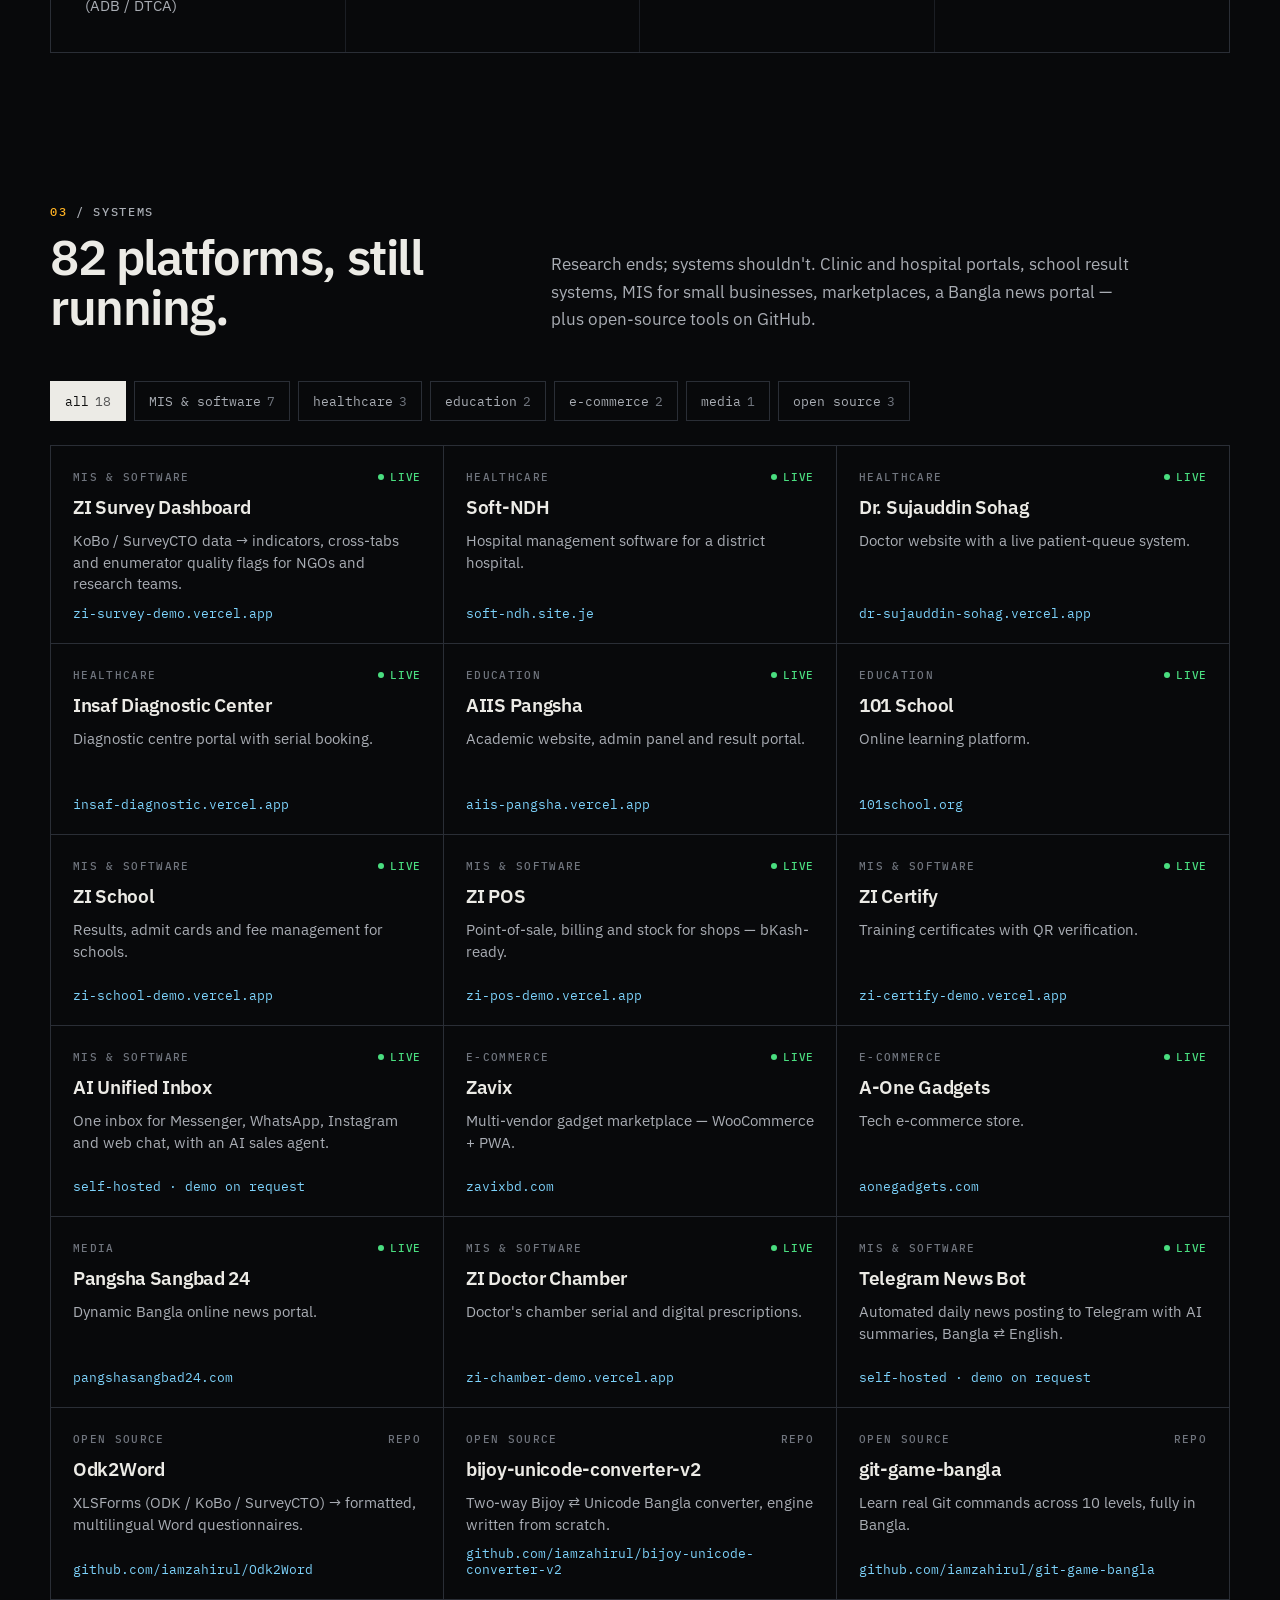
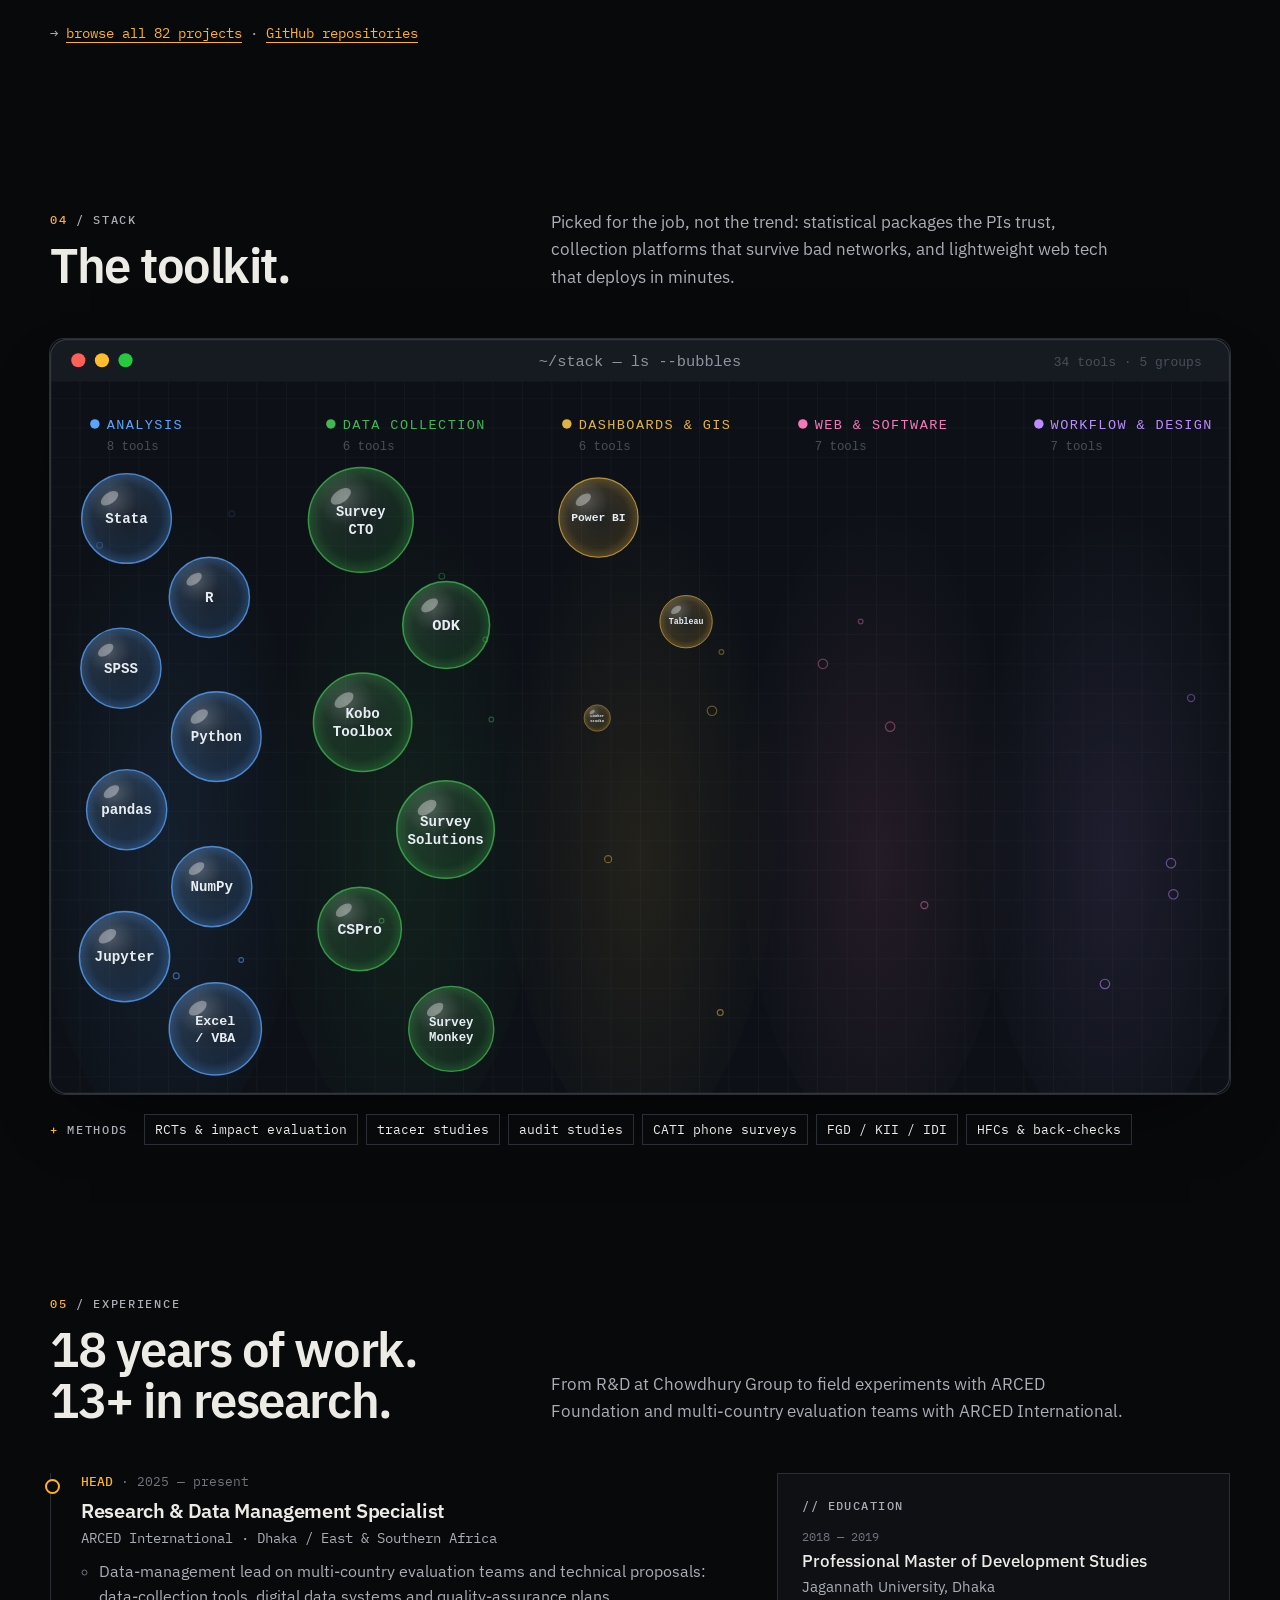
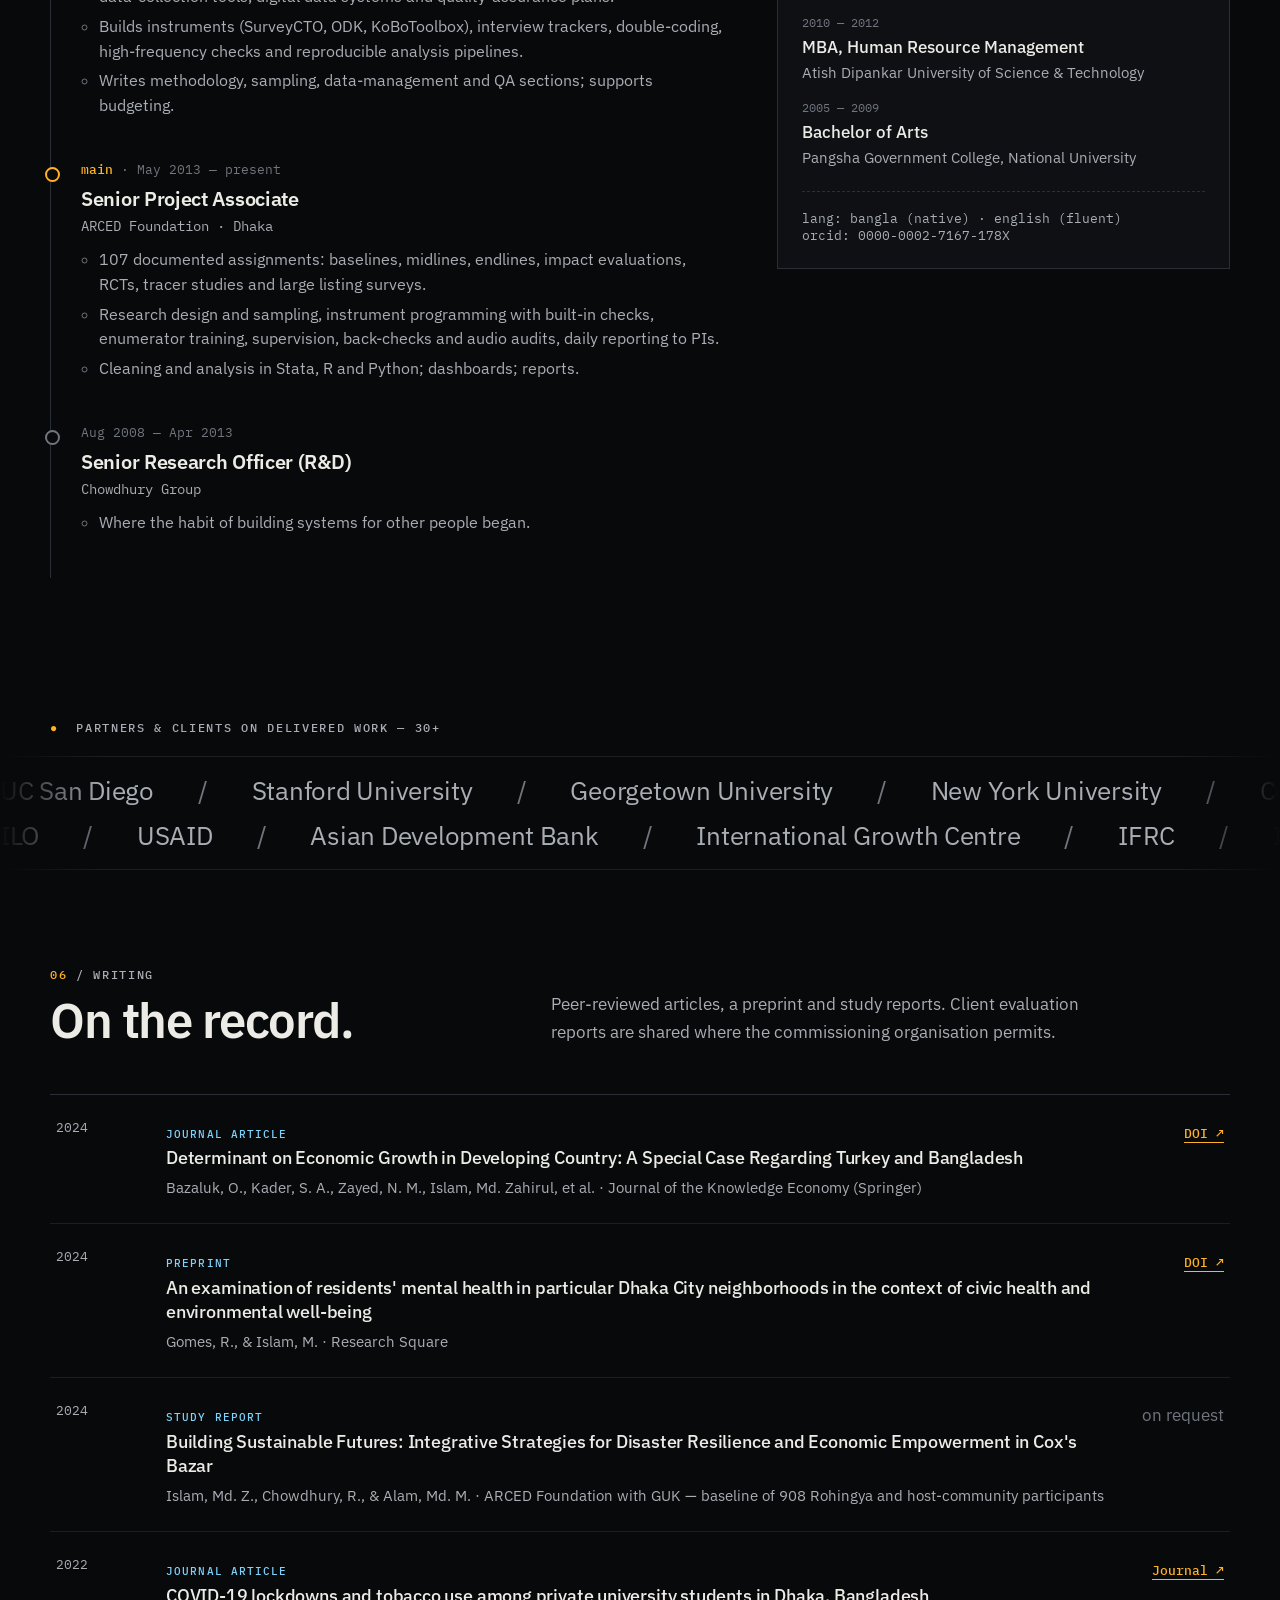
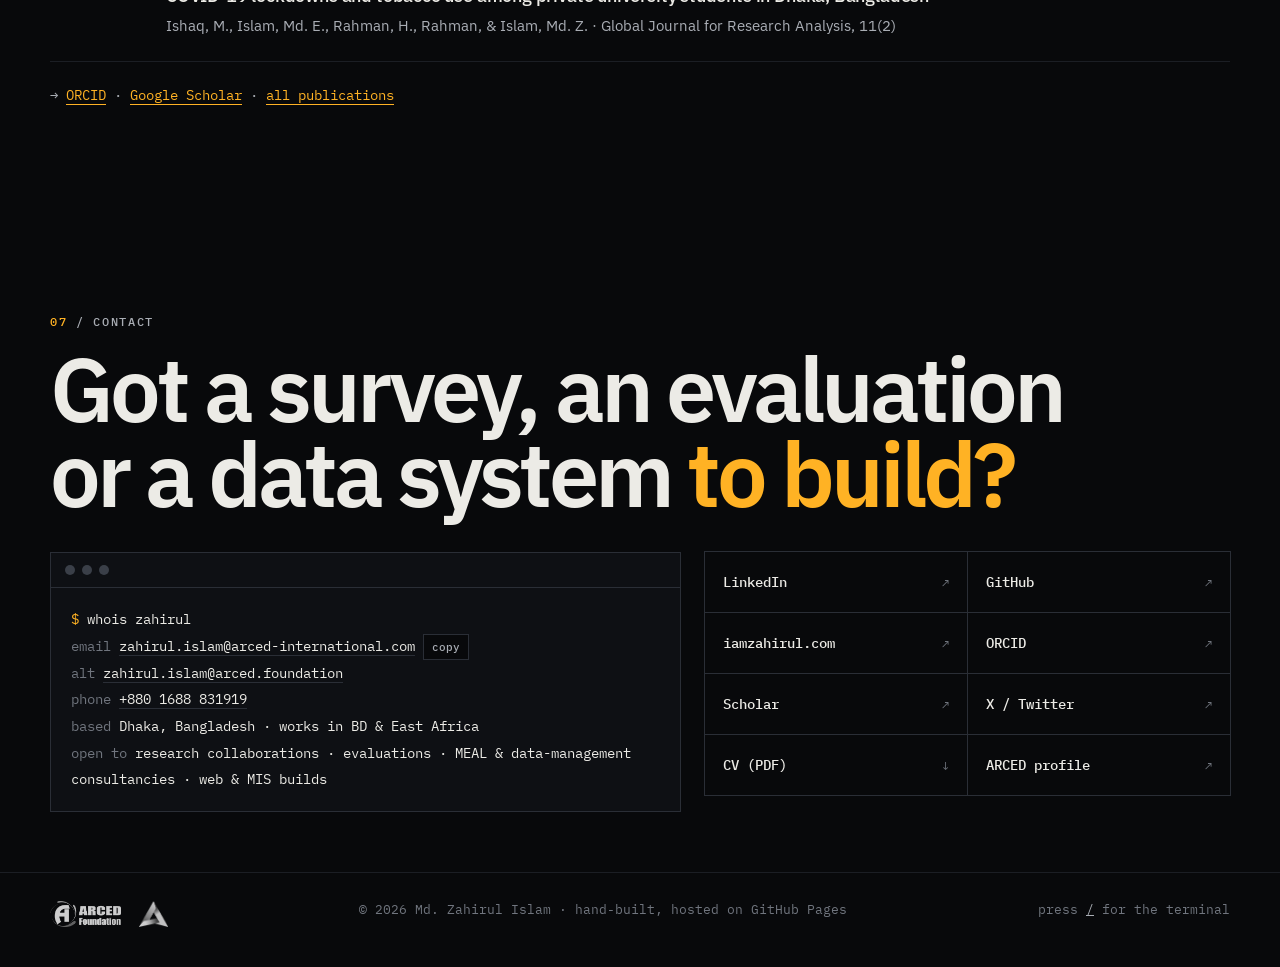
==== commit ed611f5c: "Clickable commands + bubble toolkit" ====
--- a/index.html
+++ b/index.html
@@ -211,6 +211,10 @@
 .grp .path{font:400 12px var(--mono);color:var(--fg3);margin-bottom:14px}
 .grp ul{list-style:none;margin:0;padding:0;display:flex;flex-wrap:wrap;gap:8px}
 
+.bubbles{margin:0;border-radius:14px;overflow:hidden;box-shadow:0 0 0 1px var(--line2),0 30px 80px -40px #000}
+.bubbles img{width:100%;height:auto}
+.methods{display:flex;flex-wrap:wrap;align-items:center;gap:10px 16px;margin-top:20px}
+.methods ul{list-style:none;margin:0;padding:0;display:flex;flex-wrap:wrap;gap:8px}
 /* experience */
 .xp{display:grid;grid-template-columns:minmax(0,1.5fr) minmax(0,1fr);gap:48px}
 .commits{border-left:1px solid var(--line2);padding-left:0;margin:0;list-style:none}
@@ -288,6 +292,13 @@
 .tbar button{background:none;border:0;color:var(--fg2);font:500 12px var(--mono);cursor:pointer;min-height:32px;padding:0 8px}
 .tout{flex:1;overflow:auto;scrollbar-width:thin;scrollbar-color:var(--line2) transparent;padding:16px 18px;font:400 14px/1.7 var(--mono);color:var(--fg)}
 .tout .p{color:var(--amber)} .tout .d{color:var(--fg2)} .tout .h{color:var(--cyan)} .tout a{color:var(--cyan)}
+.try{display:flex;flex-wrap:wrap;align-items:center;gap:8px;margin-top:22px;max-width:640px;font:400 13px var(--mono);color:var(--fg3)}
+.try button,.qbar button{font:500 12.5px var(--mono);color:var(--fg);background:var(--bg2);border:1px solid var(--line2);padding:0 10px;min-height:34px;cursor:pointer;transition:border-color .2s,color .2s,transform .2s var(--ease)}
+.try button::before,.qbar button::before{content:"$ ";color:var(--amber)}
+.try button:hover,.qbar button:hover{border-color:var(--amber);color:var(--amber)}
+.try button:active,.qbar button:active{transform:scale(.97)}
+.qbar{display:flex;flex-wrap:wrap;max-height:96px;overflow:auto;scrollbar-width:thin;scrollbar-color:var(--line2) transparent;align-items:center;gap:6px;padding:10px 18px;border-top:1px solid var(--line2);font:400 12px var(--mono);color:var(--fg3)}
+.qbar button{min-height:30px;font-size:12px;padding:0 10px}
 .tin{display:flex;gap:10px;align-items:center;padding:12px 18px;border-top:1px solid var(--line2);font:400 14px var(--mono)}
 .tin label{color:var(--amber);white-space:nowrap}
 .tin input{flex:1;min-width:0;background:transparent;border:0;color:var(--fg);font:inherit;outline:none;caret-color:var(--amber);min-height:32px}
@@ -378,6 +389,10 @@
           <svg viewBox="0 0 24 24" fill="none" stroke="currentColor" stroke-width="2" aria-hidden="true"><path d="M12 4v12m0 0-5-5m5 5 5-5M5 20h14"/></svg></a>
         <button class="btn" type="button" data-open-term>$ run --interactive</button>
       </div>
+      <div class="try" aria-label="Terminal commands — click one to run it">
+        <span>try a command&nbsp;›</span>
+        <button type="button" data-cmd="help" title="list every command">help</button><button type="button" data-cmd="whoami" title="who is this">whoami</button><button type="button" data-cmd="numbers" title="the record in figures">numbers</button><button type="button" data-cmd="pipeline" title="six stages I own">pipeline</button><button type="button" data-cmd="work" title="selected studies">work</button><button type="button" data-cmd="systems" title="software shipped">systems</button><button type="button" data-cmd="stack" title="tools by category">stack</button><button type="button" data-cmd="experience" title="roles & years">experience</button><button type="button" data-cmd="education" title="degrees">education</button><button type="button" data-cmd="partners" title="30+ partners">partners</button><button type="button" data-cmd="writing" title="publications">writing</button><button type="button" data-cmd="contact" title="how to reach me">contact</button><button type="button" data-cmd="open cv" title="download CV">open cv</button><button type="button" data-cmd="open linkedin" title="LinkedIn profile">open linkedin</button><button type="button" data-cmd="open github" title="GitHub profile">open github</button><button type="button" data-cmd="sudo hire-me" title="try it">sudo hire-me</button>
+      </div>
     </div>
     <aside class="idcard rv" aria-label="Profile card">
       <span class="corner c1"></span><span class="corner c2"></span><span class="corner c3"></span><span class="corner c4"></span>
@@ -461,7 +476,8 @@
       <div><div class="label"><b>04</b> / stack</div><h2>The toolkit.</h2></div>
       <p>Picked for the job, not the trend: statistical packages the PIs trust, collection platforms that survive bad networks, and lightweight web tech that deploys in minutes.</p>
     </div>
-    <div class="stack rv" id="stackgrid"></div>
+    <figure class="bubbles rv"><img src="assets/img/stack.svg" width="1000" height="640" loading="lazy" alt="Tech stack. Analysis: Stata, R, SPSS, Python, pandas, NumPy, Jupyter, Excel/VBA. Data collection: SurveyCTO, ODK, KoboToolbox, Survey Solutions, CSPro, SurveyMonkey. Dashboards and GIS: Power BI, Tableau, Looker Studio, ArcGIS, QGIS, Google Earth. Web and software: HTML5, CSS3, JavaScript, WordPress, WooCommerce, PWA, Vercel. Workflow and design: Git, GitHub, PowerShell, LaTeX, Figma, Photoshop, Illustrator."></figure>
+    <div class="methods rv"><span class="label"><b>+</b> methods</span><ul id="methods"></ul></div>
   </div>
 </section>
 
@@ -580,6 +596,7 @@
   <div class="tbox">
     <div class="tbar"><i></i><i></i><i></i><span id="ttitle">zahirul@dhaka: ~ — interactive</span><button type="button" id="closeTerm" aria-label="Close terminal">esc ✕</button></div>
     <div class="tout" id="tout" aria-live="polite"></div>
+    <div class="qbar" aria-label="All commands"><span>commands:</span><button type="button" data-cmd="help" title="list every command">help</button><button type="button" data-cmd="whoami" title="who is this">whoami</button><button type="button" data-cmd="numbers" title="the record in figures">numbers</button><button type="button" data-cmd="pipeline" title="six stages I own">pipeline</button><button type="button" data-cmd="work" title="selected studies">work</button><button type="button" data-cmd="systems" title="software shipped">systems</button><button type="button" data-cmd="stack" title="tools by category">stack</button><button type="button" data-cmd="experience" title="roles & years">experience</button><button type="button" data-cmd="education" title="degrees">education</button><button type="button" data-cmd="partners" title="30+ partners">partners</button><button type="button" data-cmd="writing" title="publications">writing</button><button type="button" data-cmd="contact" title="how to reach me">contact</button><button type="button" data-cmd="open cv" title="download CV">open cv</button><button type="button" data-cmd="open linkedin" title="LinkedIn profile">open linkedin</button><button type="button" data-cmd="open github" title="GitHub profile">open github</button><button type="button" data-cmd="sudo hire-me" title="try it">sudo hire-me</button><button type="button" data-cmd="ls" title="list folders">ls</button><button type="button" data-cmd="date" title="time in Dhaka">date</button><button type="button" data-cmd="open orcid" title="ORCID">open orcid</button><button type="button" data-cmd="open site" title="iamzahirul.com">open site</button><button type="button" data-cmd="clear" title="clear screen">clear</button></div>
     <form class="tin" id="tform" autocomplete="off"><label for="tinput">zahirul@dhaka:~$</label><input id="tinput" spellcheck="false" autocapitalize="off" aria-label="Terminal command"></form>
   </div>
 </div>
@@ -694,7 +711,7 @@
 });
 $('#grid').addEventListener('pointermove',e=>{const c=e.target.closest('.card');if(!c)return;const r=c.getBoundingClientRect();c.style.setProperty('--mx',e.clientX-r.left+'px');c.style.setProperty('--my',e.clientY-r.top+'px');});
 
-$('#stackgrid').innerHTML=STACK.map(g=>`<div class="grp"><h3>${g[0]}</h3><div class="path">${g[1]}</div><ul>${g[2].map(t=>`<li class="chip">${esc(t)}</li>`).join('')}</ul></div>`).join('');
+$('#methods').innerHTML=STACK.find(g=>g[0]==='methods')[2].map(t=>`<li class="chip">${esc(t)}</li>`).join('');
 
 const half=PARTNERS.slice(0,15),half2=PARTNERS.slice(15);
 const row=(a,rev)=>`<div class="mrow${rev?' rev':''}" aria-hidden="true">${[...a,...a].map(p=>`<span>${esc(p)}</span>`).join('')}</div>`;
@@ -739,16 +756,25 @@
 const term=$('#term'),out=$('#tout'),inp=$('#tinput');let lastFocus=null;const hist=[];let hi=0;
 const W=(h)=>{out.insertAdjacentHTML('beforeend',`<div>${h}</div>`);out.scrollTop=out.scrollHeight;};
 const CMDS={
- help:()=>`<span class="h">available commands</span>
+ help:()=>`<span class="h">about</span>
 <span class="d">whoami      </span> who is this
+<span class="d">numbers     </span> the record, in figures
+<span class="d">experience  </span> roles and years
+<span class="d">education   </span> degrees
+<span class="h">work</span>
 <span class="d">pipeline    </span> the six stages I own
 <span class="d">work        </span> selected studies
 <span class="d">systems     </span> software I've shipped
 <span class="d">stack       </span> tools by category
-<span class="d">numbers     </span> the record, in figures
-<span class="d">contact     </span> how to reach me
-<span class="d">open &lt;x&gt;    </span> cv · linkedin · github · site · orcid
-<span class="d">clear / exit</span>`,
+<span class="d">partners    </span> who I've worked with
+<span class="d">writing     </span> publications
+<span class="h">reach</span>
+<span class="d">contact     </span> email, phone, LinkedIn
+<span class="d">open &lt;x&gt;    </span> cv · linkedin · github · orcid · site
+<span class="d">open &lt;sec&gt;  </span> jump: work · systems · stack · contact …
+<span class="h">misc</span>
+<span class="d">ls · date · sudo hire-me · clear · exit</span>
+<span class="d">tip: ↑/↓ history · Tab autocomplete · Esc close</span>`,
  whoami:()=>`Md. Zahirul Islam ("Rasel") — Senior Research, MEAL &amp; MIS Specialist
 ARCED Foundation (2013–) · ARCED International (2025–) · Dhaka, Bangladesh
 13+ years running surveys, impact evaluations and RCTs; builds the data systems behind them.`,
@@ -758,6 +784,18 @@
  stack:()=>STACK.map(g=>`<span class="h">${g[0]}</span>: ${g[2].join(', ')}`).join('\n'),
  numbers:()=>`years ............ 13+\nassignments ...... 107\npartners ......... 30+\nlive platforms ... 82\nlargest survey ... 51,000 households\ndivisions ........ 8 of 8`,
  contact:()=>`email  <a href="mailto:zahirul.islam@arced-international.com">zahirul.islam@arced-international.com</a>\nphone  +880 1688 831919\nlinked <a href="https://www.linkedin.com/in/iamzahirul-com/" target="_blank" rel="noopener">linkedin.com/in/iamzahirul-com</a>`,
+ experience:()=>`<span class="p">2025–now </span> Research &amp; Data Management Specialist <span class="d">— ARCED International</span>
+<span class="p">2013–now </span> Senior Project Associate <span class="d">— ARCED Foundation</span>
+<span class="p">2008–2013</span> Senior Research Officer (R&amp;D) <span class="d">— Chowdhury Group</span>`,
+ education:()=>`<span class="p">2018–19</span> Professional Master of Development Studies <span class="d">— Jagannath University</span>
+<span class="p">2010–12</span> MBA, Human Resource Management <span class="d">— Atish Dipankar University</span>
+<span class="p">2005–09</span> Bachelor of Arts <span class="d">— Pangsha Govt College, NU</span>`,
+ partners:()=>PARTNERS.join(' · '),
+ writing:()=>`<span class="p">2024</span> Determinant on Economic Growth… Turkey and Bangladesh <span class="d">— J. Knowledge Economy</span>
+<span class="p">2024</span> Residents' mental health in Dhaka neighbourhoods <span class="d">— Research Square</span>
+<span class="p">2024</span> Building Sustainable Futures, Cox's Bazar <span class="d">— ARCED / GUK report</span>
+<span class="p">2022</span> COVID-19 lockdowns and tobacco use <span class="d">— GJRA</span>
+type <span class="p">open orcid</span> for the full record`,
  ls:()=>`pipeline/  work/  systems/  stack/  experience/  writing/  contact/  cv.pdf`,
  date:()=>'Dhaka: '+tf.format(new Date()),
  pwd:()=>'/home/zahirul/evidence',
@@ -771,7 +809,7 @@
   if(c==='clear'){out.innerHTML='';return;}
   if(c==='exit'||c==='quit'){closeT();return;}
   if(c==='open'||c==='cd'){
-    const sec={pipeline:'#pipeline',work:'#work',systems:'#systems',stack:'#stack',experience:'#experience',writing:'#writing',contact:'#contact'}[arg];
+    const sec={pipeline:'#pipeline',work:'#work',systems:'#systems',stack:'#stack',experience:'#experience',education:'#experience',writing:'#writing',contact:'#contact'}[arg];
     if(sec){W(`<span class="d">→ jumping to ${arg}</span>`);setTimeout(()=>{closeT();location.hash=sec;},350);return;}
     if(LINKS[arg]){window.open(LINKS[arg],'_blank','noopener');W(`<span class="d">opened ${LINKS[arg]}</span>`);return;}
     W(`<span class="d">open what? try: open cv · open linkedin · open github · open work</span>`);return;
@@ -780,10 +818,10 @@
   W(`<span class="d">command not found: ${esc(c)} — type </span><span class="p">help</span>`);
 }
 let booted=false;
-function boot(){
+function boot(fast){
   if(booted)return;booted=true;
   const lines=['<span class="d">[ ok ] mounting /field ........... 8 divisions</span>','<span class="d">[ ok ] loading instruments ....... SurveyCTO · ODK · Kobo</span>','<span class="d">[ ok ] running HFCs .............. 0 flags</span>','<span class="d">[ ok ] linking 107 studies, 82 systems</span>','','welcome. type <span class="p">help</span> to see what you can ask.'];
-  if(RM){lines.forEach(W);return;}
+  if(RM||fast){lines.forEach(W);return;}
   lines.forEach((l,i)=>setTimeout(()=>W(l),i*140));
 }
 function openT(){lastFocus=document.activeElement;term.classList.add('open');document.body.style.overflow='hidden';boot();setTimeout(()=>inp.focus(),60);}
@@ -792,11 +830,17 @@
 $$('[data-open-term]').forEach(b=>b.addEventListener('click',e=>{e.preventDefault();openT();}));
 $('#closeTerm').addEventListener('click',closeT);
 term.addEventListener('click',e=>{if(e.target===term)closeT();});
+document.addEventListener('click',e=>{
+  const b=e.target.closest('[data-cmd]');if(!b)return;
+  const cmd=b.dataset.cmd;
+  if(!term.classList.contains('open')){lastFocus=b;term.classList.add('open');document.body.style.overflow='hidden';}
+  boot(true);run(cmd);inp.focus();
+});
 $('#tform').addEventListener('submit',e=>{e.preventDefault();run(inp.value);inp.value='';});
 inp.addEventListener('keydown',e=>{
   if(e.key==='ArrowUp'&&hist.length){hi=Math.max(0,hi-1);inp.value=hist[hi];e.preventDefault();}
   if(e.key==='ArrowDown'&&hist.length){hi=Math.min(hist.length,hi+1);inp.value=hist[hi]||'';e.preventDefault();}
-  if(e.key==='Tab'){e.preventDefault();const m=Object.keys(CMDS).concat(['open','clear','exit']).find(k=>k.startsWith(inp.value.trim()));if(m)inp.value=m+' ';}
+  if(e.key==='Tab'){e.preventDefault();const m=Object.keys(CMDS).concat(['open cv','open linkedin','open github','open orcid','open site','clear','exit','sudo hire-me']).find(k=>k.startsWith(inp.value.trim()));if(m)inp.value=m+' ';}
 });
 document.addEventListener('keydown',e=>{
   if(e.key==='Escape'&&term.classList.contains('open')){closeT();return;}
